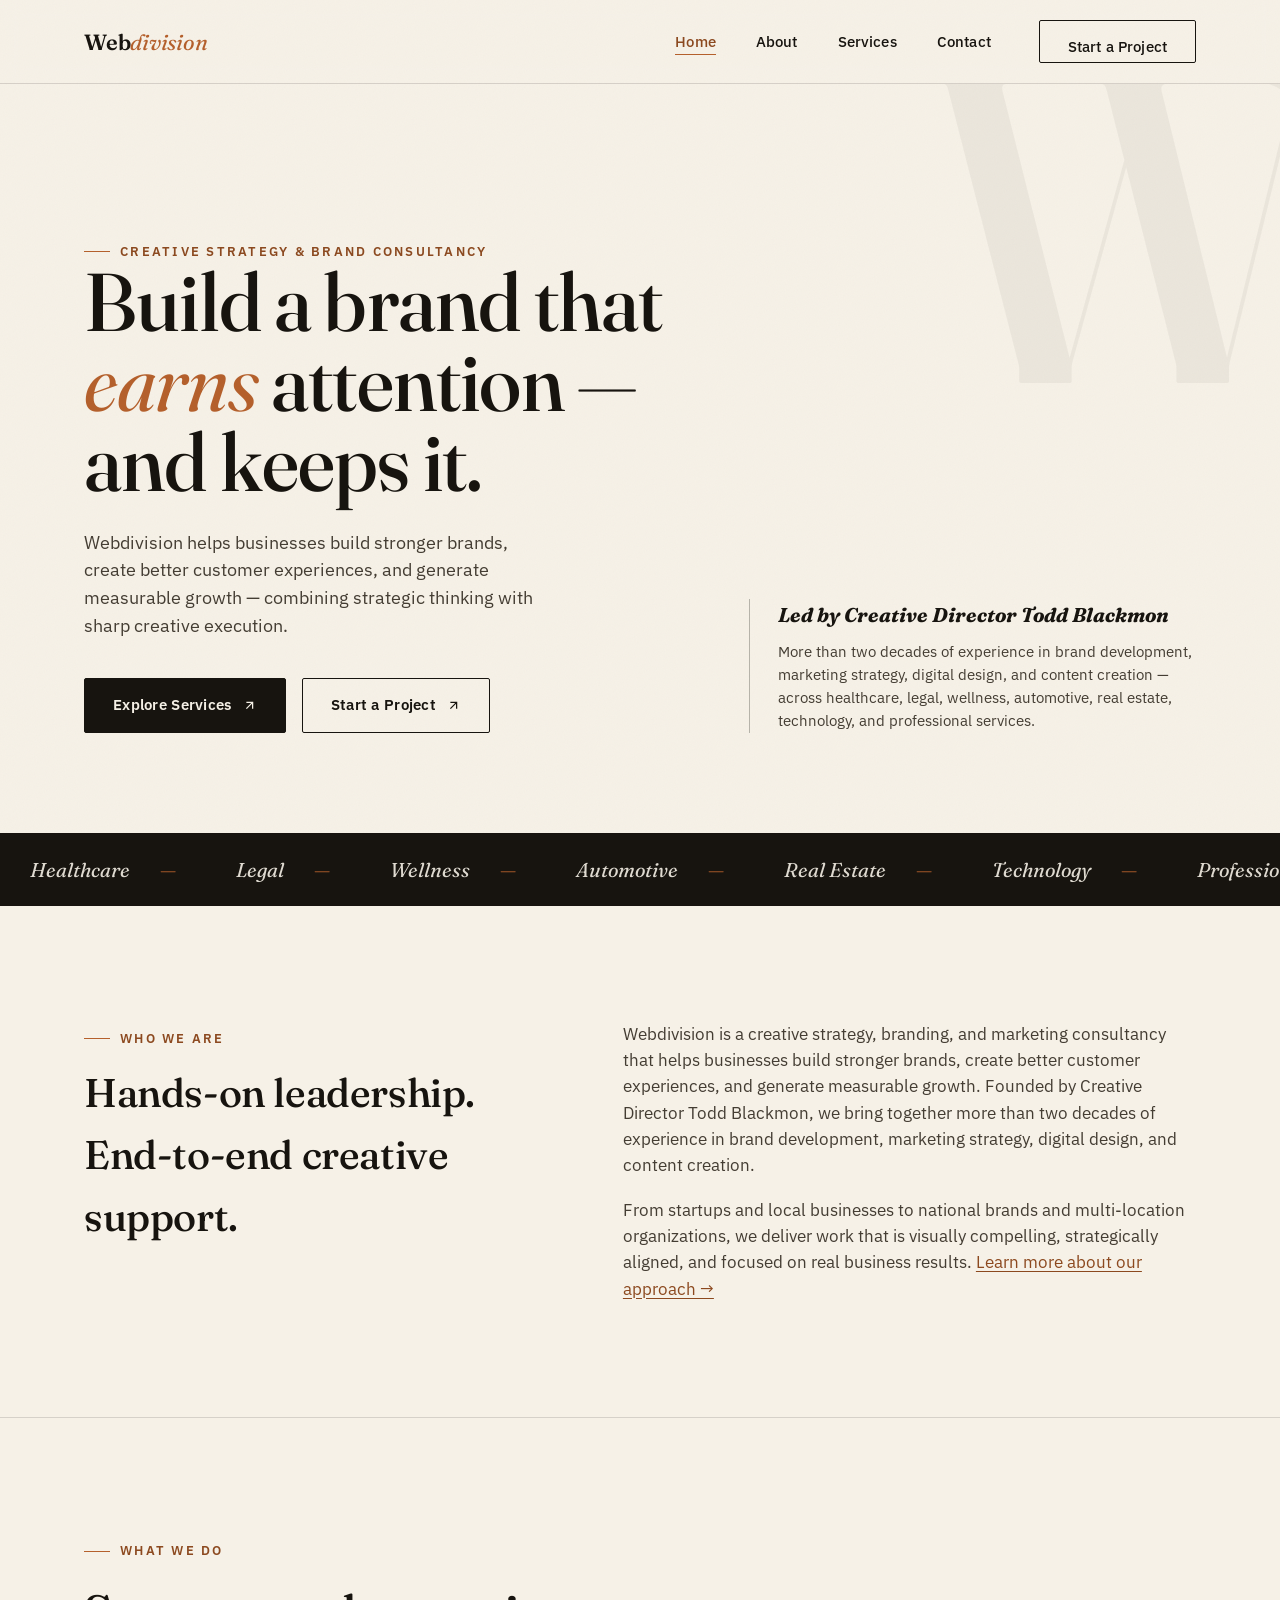
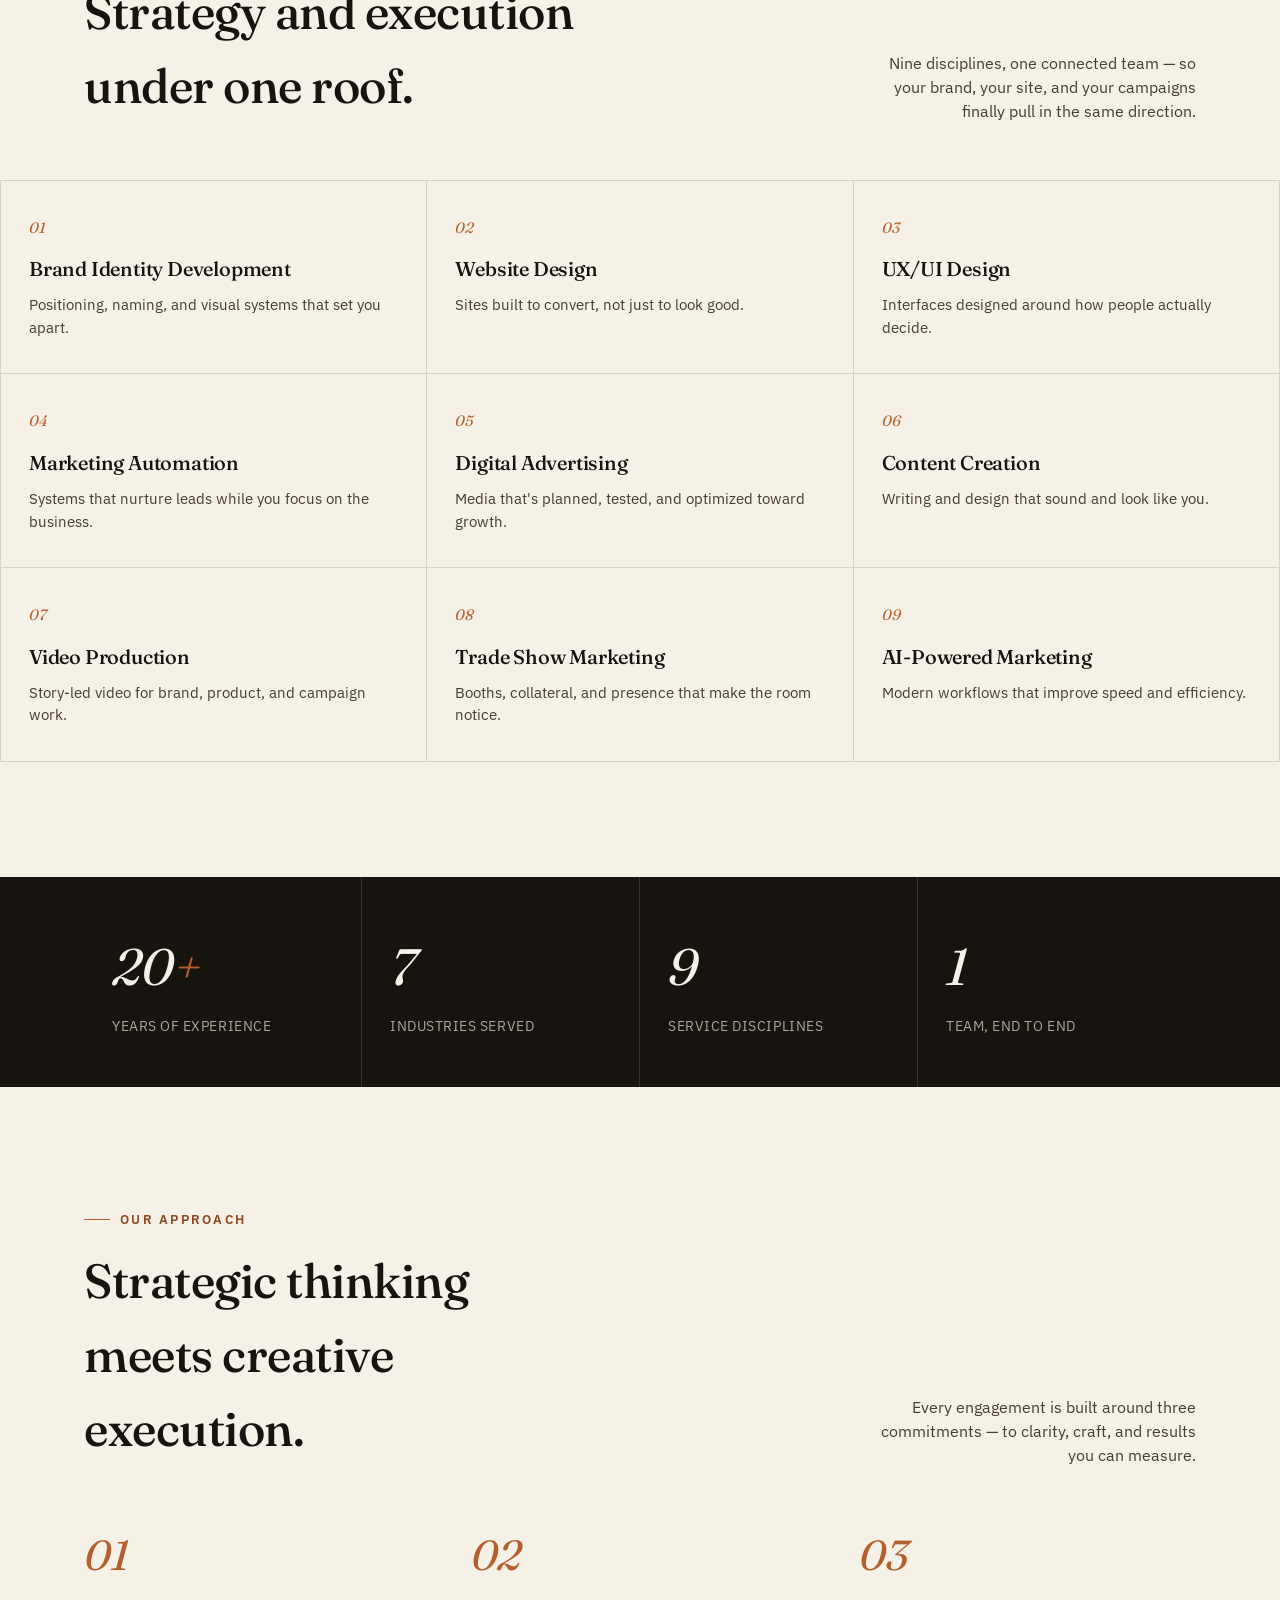
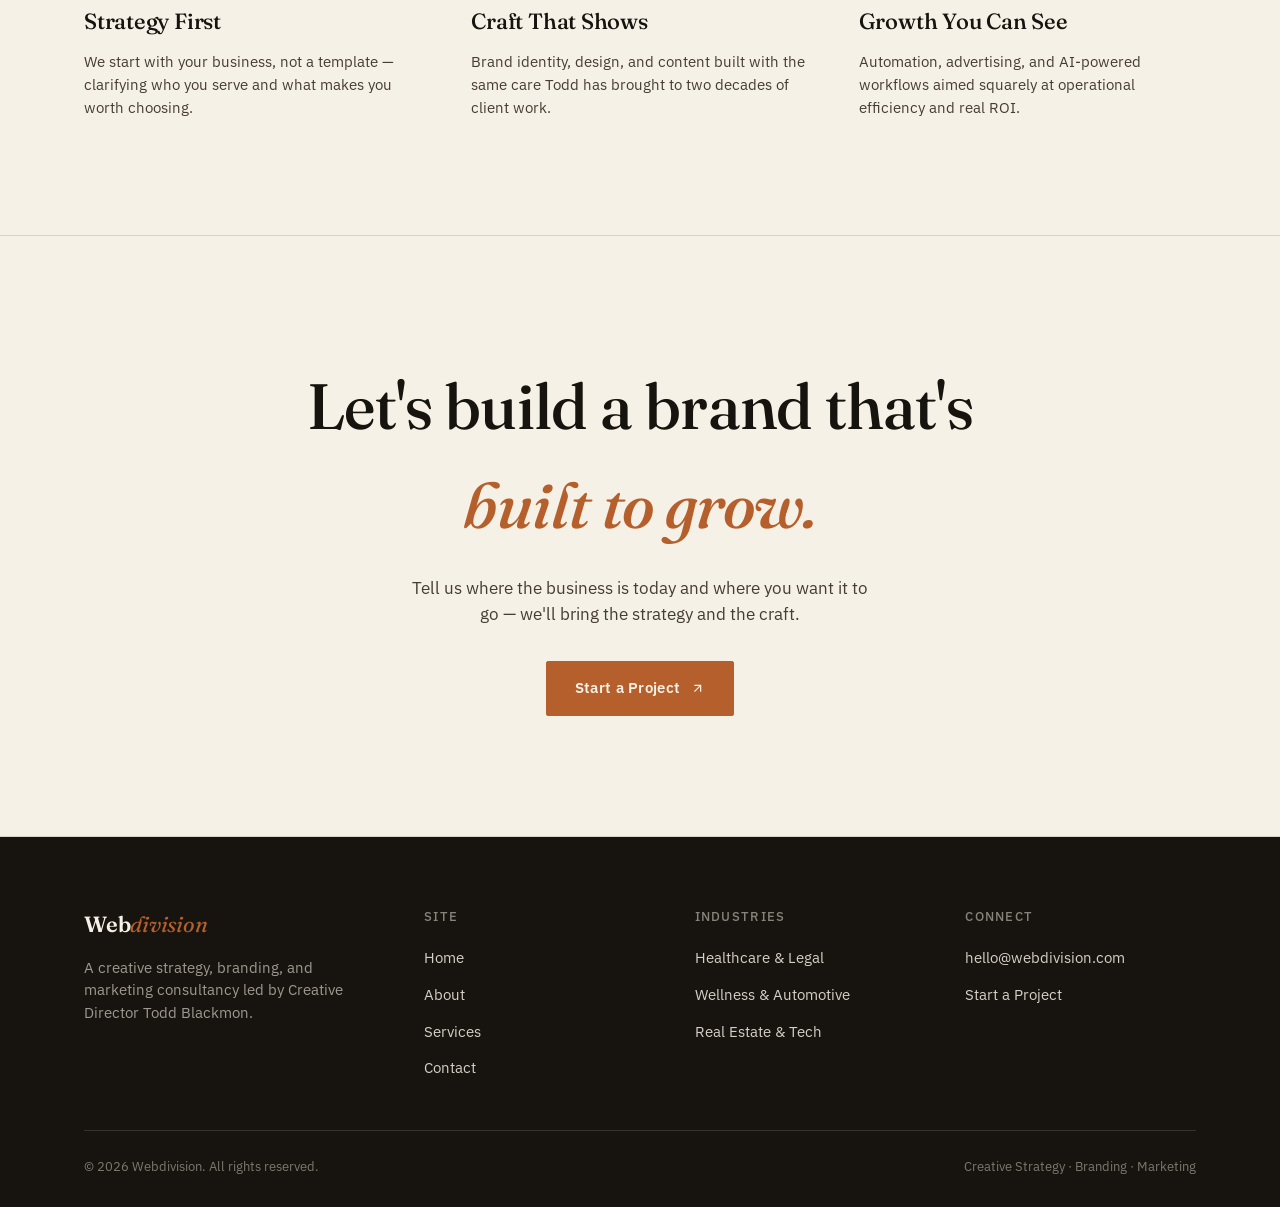
==== index.html @ f0f4d07a "Add files via upload" ====
<!doctype html>
<html lang="en">
<head>
<meta charset="UTF-8" />
<meta name="viewport" content="width=device-width, initial-scale=1" />
<title>Webdivision — Creative Strategy, Branding & Marketing Consultancy</title>
<meta name="description" content="Webdivision is a creative strategy, branding, and marketing consultancy helping businesses build stronger brands, better customer experiences, and measurable growth. Led by Creative Director Todd Blackmon." />
<link rel="preconnect" href="https://fonts.googleapis.com" />
<link rel="preconnect" href="https://fonts.gstatic.com" crossorigin />
<link href="https://fonts.googleapis.com/css2?family=Fraunces:ital,opsz,wght@0,9..144,300;0,9..144,400;0,9..144,500;0,9..144,600;1,9..144,400;1,9..144,500&family=IBM+Plex+Sans:wght@400;500;600;700&display=swap" rel="stylesheet" />
<link rel="stylesheet" href="styles.css" />
</head>
<body>

<header class="site-header">
  <nav class="wrap nav">
    <a href="index.html" class="logo">Web<em>division</em></a>
    <ul class="nav-links">
      <li><a href="index.html" aria-current="page">Home</a></li>
      <li><a href="about.html">About</a></li>
      <li><a href="services.html">Services</a></li>
      <li><a href="contact.html">Contact</a></li>
      <li class="nav-cta"><a href="contact.html" class="btn btn-ghost">Start a Project</a></li>
    </ul>
    <button class="nav-toggle" aria-label="Toggle menu" aria-expanded="false">
      <span></span><span></span><span></span>
    </button>
  </nav>
</header>

<main>

  <!-- Hero -->
  <section class="hero">
    <span class="hero-numeral" aria-hidden="true">W</span>
    <div class="wrap">
      <div class="hero-grid">
        <div>
          <p class="eyebrow">Creative Strategy &amp; Brand Consultancy</p>
          <h1>Build a brand that <em>earns</em> attention&nbsp;— and keeps it.</h1>
          <p class="hero-sub">Webdivision helps businesses build stronger brands, create better customer experiences, and generate measurable growth — combining strategic thinking with sharp creative execution.</p>
          <div class="hero-actions">
            <a href="services.html" class="btn btn-primary">
              Explore Services
              <svg viewBox="0 0 24 24" fill="none" stroke="currentColor" stroke-width="2"><path d="M7 17 17 7M7 7h10v10"/></svg>
            </a>
            <a href="contact.html" class="btn btn-ghost">
              Start a Project
              <svg viewBox="0 0 24 24" fill="none" stroke="currentColor" stroke-width="2"><path d="M7 17 17 7M7 7h10v10"/></svg>
            </a>
          </div>
        </div>
        <div class="hero-side">
          <strong>Led by Creative Director Todd Blackmon</strong>
          <p>More than two decades of experience in brand development, marketing strategy, digital design, and content creation — across healthcare, legal, wellness, automotive, real estate, technology, and professional services.</p>
        </div>
      </div>
    </div>
  </section>

  <!-- Industries marquee -->
  <div class="marquee-band" aria-hidden="true">
    <div class="marquee-track">
      <span>Healthcare</span><span>Legal</span><span>Wellness</span><span>Automotive</span><span>Real Estate</span><span>Technology</span><span>Professional Services</span>
      <span>Healthcare</span><span>Legal</span><span>Wellness</span><span>Automotive</span><span>Real Estate</span><span>Technology</span><span>Professional Services</span>
    </div>
  </div>

  <!-- Intro -->
  <section class="section-pad">
    <div class="wrap intro-grid">
      <div data-reveal>
        <p class="eyebrow">Who We Are</p>
        <h2 style="margin-top:14px;">Hands-on leadership. End-to-end creative support.</h2>
      </div>
      <div data-reveal>
        <p class="body-copy">Webdivision is a creative strategy, branding, and marketing consultancy that helps businesses build stronger brands, create better customer experiences, and generate measurable growth. Founded by Creative Director Todd Blackmon, we bring together more than two decades of experience in brand development, marketing strategy, digital design, and content creation.</p>
        <p class="body-copy">From startups and local businesses to national brands and multi-location organizations, we deliver work that is visually compelling, strategically aligned, and focused on real business results. <a href="about.html" style="text-decoration:underline; text-underline-offset:3px; color:var(--accent-dark);">Learn more about our approach →</a></p>
      </div>
    </div>
  </section>

  <hr class="divider" />

  <!-- Services preview -->
  <section class="section-pad">
    <div class="wrap">
      <div class="section-head" data-reveal>
        <div>
          <p class="eyebrow">What We Do</p>
          <h2>Strategy and execution under one roof.</h2>
        </div>
        <p class="lead">Nine disciplines, one connected team — so your brand, your site, and your campaigns finally pull in the same direction.</p>
      </div>
    </div>
    <div class="services-grid" data-reveal>
      <div class="service-card"><span class="num">01</span><h3>Brand Identity Development</h3><p>Positioning, naming, and visual systems that set you apart.</p></div>
      <div class="service-card"><span class="num">02</span><h3>Website Design</h3><p>Sites built to convert, not just to look good.</p></div>
      <div class="service-card"><span class="num">03</span><h3>UX/UI Design</h3><p>Interfaces designed around how people actually decide.</p></div>
      <div class="service-card"><span class="num">04</span><h3>Marketing Automation</h3><p>Systems that nurture leads while you focus on the business.</p></div>
      <div class="service-card"><span class="num">05</span><h3>Digital Advertising</h3><p>Media that's planned, tested, and optimized toward growth.</p></div>
      <div class="service-card"><span class="num">06</span><h3>Content Creation</h3><p>Writing and design that sound and look like you.</p></div>
      <div class="service-card"><span class="num">07</span><h3>Video Production</h3><p>Story-led video for brand, product, and campaign work.</p></div>
      <div class="service-card"><span class="num">08</span><h3>Trade Show Marketing</h3><p>Booths, collateral, and presence that make the room notice.</p></div>
      <div class="service-card"><span class="num">09</span><h3>AI-Powered Marketing</h3><p>Modern workflows that improve speed and efficiency.</p></div>
    </div>
  </section>

  <!-- Stats -->
  <section class="stats-band">
    <div class="wrap">
      <div class="stats-grid">
        <div class="stat" data-reveal><div class="num">20<em>+</em></div><p>Years of Experience</p></div>
        <div class="stat" data-reveal><div class="num">7</div><p>Industries Served</p></div>
        <div class="stat" data-reveal><div class="num">9</div><p>Service Disciplines</p></div>
        <div class="stat" data-reveal><div class="num">1</div><p>Team, End to End</p></div>
      </div>
    </div>
  </section>

  <!-- Approach -->
  <section class="section-pad">
    <div class="wrap">
      <div class="section-head" data-reveal>
        <div>
          <p class="eyebrow">Our Approach</p>
          <h2>Strategic thinking meets creative execution.</h2>
        </div>
        <p class="lead">Every engagement is built around three commitments — to clarity, craft, and results you can measure.</p>
      </div>
      <div class="pillars">
        <div class="pillar" data-reveal>
          <p class="index">01</p>
          <h3>Strategy First</h3>
          <p>We start with your business, not a template — clarifying who you serve and what makes you worth choosing.</p>
        </div>
        <div class="pillar" data-reveal>
          <p class="index">02</p>
          <h3>Craft That Shows</h3>
          <p>Brand identity, design, and content built with the same care Todd has brought to two decades of client work.</p>
        </div>
        <div class="pillar" data-reveal>
          <p class="index">03</p>
          <h3>Growth You Can See</h3>
          <p>Automation, advertising, and AI-powered workflows aimed squarely at operational efficiency and real ROI.</p>
        </div>
      </div>
    </div>
  </section>

  <!-- CTA -->
  <section class="cta-band">
    <div class="wrap" data-reveal>
      <h2>Let's build a brand that's <em>built to grow.</em></h2>
      <p>Tell us where the business is today and where you want it to go — we'll bring the strategy and the craft.</p>
      <a href="contact.html" class="btn btn-accent">
        Start a Project
        <svg viewBox="0 0 24 24" fill="none" stroke="currentColor" stroke-width="2"><path d="M7 17 17 7M7 7h10v10"/></svg>
      </a>
    </div>
  </section>

</main>

<footer class="site-footer">
  <div class="wrap">
    <div class="footer-grid">
      <div>
        <a href="index.html" class="logo">Web<em>division</em></a>
        <p>A creative strategy, branding, and marketing consultancy led by Creative Director Todd Blackmon.</p>
      </div>
      <div class="footer-col">
        <h4>Site</h4>
        <ul>
          <li><a href="index.html">Home</a></li>
          <li><a href="about.html">About</a></li>
          <li><a href="services.html">Services</a></li>
          <li><a href="contact.html">Contact</a></li>
        </ul>
      </div>
      <div class="footer-col">
        <h4>Industries</h4>
        <ul>
          <li><a href="about.html">Healthcare &amp; Legal</a></li>
          <li><a href="about.html">Wellness &amp; Automotive</a></li>
          <li><a href="about.html">Real Estate &amp; Tech</a></li>
        </ul>
      </div>
      <div class="footer-col">
        <h4>Connect</h4>
        <ul>
          <li><a href="mailto:hello@webdivision.com">hello@webdivision.com</a></li>
          <li><a href="contact.html">Start a Project</a></li>
        </ul>
      </div>
    </div>
    <div class="footer-bottom">
      <span>© <span data-year>2026</span> Webdivision. All rights reserved.</span>
      <span>Creative Strategy · Branding · Marketing</span>
    </div>
  </div>
</footer>

<script src="script.js"></script>
</body>
</html>
---- styles.css ----
/* ==========================================================================
   Webdivision — Stylesheet
   Editorial / consultancy aesthetic: warm ivory paper, near-black ink,
   a single confident terracotta accent, Fraunces + IBM Plex Sans.
   ========================================================================== */

:root {
  --ink: #17140f;
  --ink-soft: #443d33;
  --paper: #f6f1e7;
  --paper-dim: #eee6d6;
  --accent: #b5602c;
  --accent-dark: #8c491f;
  --line: rgba(23, 20, 15, 0.14);
  --line-strong: rgba(23, 20, 15, 0.28);

  --serif: "Fraunces", "Iowan Old Style", serif;
  --sans: "IBM Plex Sans", -apple-system, sans-serif;

  --wrap: 1240px;
  --pad: clamp(24px, 5vw, 64px);
  --radius: 2px;
}

* { box-sizing: border-box; }
html { scroll-behavior: smooth; }

body {
  margin: 0;
  background: var(--paper);
  color: var(--ink);
  font-family: var(--sans);
  font-size: 16px;
  line-height: 1.55;
  -webkit-font-smoothing: antialiased;
  overflow-x: hidden;
}

/* subtle paper grain */
body::before {
  content: "";
  position: fixed;
  inset: 0;
  pointer-events: none;
  z-index: 9999;
  opacity: 0.035;
  mix-blend-mode: multiply;
  background-image: url("data:image/svg+xml;utf8,<svg xmlns='http://www.w3.org/2000/svg' width='120' height='120'><filter id='n'><feTurbulence type='fractalNoise' baseFrequency='0.9' numOctaves='2' stitchTiles='stitch'/></filter><rect width='100%25' height='100%25' filter='url(%23n)'/></svg>");
}

a { color: inherit; text-decoration: none; }
img { max-width: 100%; display: block; }

h1, h2, h3, h4 {
  font-family: var(--serif);
  font-weight: 500;
  letter-spacing: -0.01em;
  margin: 0;
  color: var(--ink);
}

p { margin: 0; }

.wrap {
  max-width: var(--wrap);
  margin: 0 auto;
  padding-left: var(--pad);
  padding-right: var(--pad);
}

.eyebrow {
  font-family: var(--sans);
  font-size: 12.5px;
  font-weight: 600;
  letter-spacing: 0.18em;
  text-transform: uppercase;
  color: var(--accent-dark);
  display: inline-flex;
  align-items: center;
  gap: 10px;
}
.eyebrow::before {
  content: "";
  width: 26px;
  height: 1px;
  background: var(--accent);
  display: inline-block;
}

/* ---------- Buttons ---------- */
.btn {
  display: inline-flex;
  align-items: center;
  gap: 10px;
  font-family: var(--sans);
  font-weight: 600;
  font-size: 14.5px;
  letter-spacing: 0.02em;
  padding: 15px 28px;
  border-radius: var(--radius);
  border: 1px solid var(--ink);
  transition: background 0.25s ease, color 0.25s ease, transform 0.25s ease;
  cursor: pointer;
  background: transparent;
}
.btn-primary {
  background: var(--ink);
  color: var(--paper);
}
.btn-primary:hover { background: var(--accent-dark); border-color: var(--accent-dark); transform: translateY(-2px); }
.btn-ghost:hover { background: var(--ink); color: var(--paper); transform: translateY(-2px); }
.btn-accent {
  background: var(--accent);
  color: var(--paper);
  border-color: var(--accent);
}
.btn-accent:hover { background: var(--accent-dark); border-color: var(--accent-dark); transform: translateY(-2px); }
.btn svg { width: 15px; height: 15px; transition: transform 0.25s ease; }
.btn:hover svg { transform: translate(3px, -3px); }

/* ==========================================================================
   Header / Nav
   ========================================================================== */
.site-header {
  position: sticky;
  top: 0;
  z-index: 500;
  background: rgba(246, 241, 231, 0.88);
  backdrop-filter: blur(10px);
  border-bottom: 1px solid var(--line);
}
.nav {
  display: flex;
  align-items: center;
  justify-content: space-between;
  padding-top: 20px;
  padding-bottom: 20px;
}
.logo {
  font-family: var(--serif);
  font-size: 22px;
  font-weight: 600;
  letter-spacing: -0.01em;
}
.logo em {
  font-style: italic;
  color: var(--accent);
  font-weight: 400;
}
.nav-links {
  display: flex;
  align-items: center;
  gap: 40px;
  list-style: none;
  margin: 0;
  padding: 0;
}
.nav-links a {
  font-size: 14.5px;
  font-weight: 500;
  letter-spacing: 0.01em;
  position: relative;
  padding-bottom: 4px;
}
.nav-links a::after {
  content: "";
  position: absolute;
  left: 0; bottom: 0;
  width: 0%;
  height: 1px;
  background: var(--accent);
  transition: width 0.25s ease;
}
.nav-links a:hover::after,
.nav-links a[aria-current="page"]::after {
  width: 100%;
}
.nav-links a[aria-current="page"] { color: var(--accent-dark); }
.nav-cta { margin-left: 8px; }

.nav-toggle {
  display: none;
  background: none;
  border: none;
  cursor: pointer;
  flex-direction: column;
  gap: 5px;
  padding: 8px;
}
.nav-toggle span {
  width: 24px;
  height: 2px;
  background: var(--ink);
  display: block;
  transition: transform 0.25s ease, opacity 0.25s ease;
}

@media (max-width: 860px) {
  .nav-toggle { display: flex; }
  .nav-links {
    position: fixed;
    top: 0; right: 0;
    height: 100vh;
    width: min(78vw, 340px);
    background: var(--ink);
    color: var(--paper);
    flex-direction: column;
    align-items: flex-start;
    justify-content: center;
    gap: 30px;
    padding: 40px var(--pad);
    transform: translateX(100%);
    transition: transform 0.4s cubic-bezier(.7,0,.2,1);
  }
  .nav-links.open { transform: translateX(0); }
  .nav-links a { font-size: 22px; font-family: var(--serif); color: var(--paper); }
  .nav-links a[aria-current="page"] { color: var(--accent); }
  body.menu-open { overflow: hidden; }
}

/* ==========================================================================
   Hero
   ========================================================================== */
.hero {
  position: relative;
  padding: clamp(70px, 12vw, 150px) 0 clamp(60px, 8vw, 100px);
  overflow: hidden;
}
.hero-grid {
  display: grid;
  grid-template-columns: 1.4fr 1fr;
  gap: 40px;
  align-items: end;
}
.hero h1 {
  font-size: clamp(42px, 6.4vw, 92px);
  line-height: 0.98;
  max-width: 15ch;
}
.hero h1 em {
  font-style: italic;
  color: var(--accent);
  font-weight: 400;
}
.hero-sub {
  max-width: 42ch;
  font-size: 18px;
  color: var(--ink-soft);
  margin-top: 26px;
}
.hero-actions {
  display: flex;
  gap: 16px;
  margin-top: 38px;
  flex-wrap: wrap;
}
.hero-side {
  border-left: 1px solid var(--line-strong);
  padding-left: 28px;
  align-self: end;
}
.hero-side p {
  font-size: 15px;
  color: var(--ink-soft);
}
.hero-side strong {
  display: block;
  font-family: var(--serif);
  font-size: 20px;
  font-style: italic;
  color: var(--ink);
  margin-bottom: 10px;
}
.hero-numeral {
  position: absolute;
  top: -6vw;
  right: -3vw;
  font-family: var(--serif);
  font-size: 34vw;
  font-weight: 500;
  color: var(--ink);
  opacity: 0.045;
  line-height: 1;
  z-index: -1;
  user-select: none;
}

@media (max-width: 860px) {
  .hero-grid { grid-template-columns: 1fr; }
  .hero-side { border-left: none; border-top: 1px solid var(--line-strong); padding-left: 0; padding-top: 24px; }
}

/* ==========================================================================
   Marquee / industries ticker
   ========================================================================== */
.marquee-band {
  border-top: 1px solid var(--line);
  border-bottom: 1px solid var(--line);
  background: var(--ink);
  color: var(--paper);
  padding: 20px 0;
  overflow: hidden;
  white-space: nowrap;
}
.marquee-track {
  display: inline-flex;
  animation: scroll-left 32s linear infinite;
}
.marquee-track span {
  font-family: var(--serif);
  font-style: italic;
  font-size: 20px;
  padding: 0 30px;
  color: var(--paper);
  opacity: 0.9;
}
.marquee-track span::after {
  content: "—";
  margin-left: 30px;
  color: var(--accent);
  font-style: normal;
}
@keyframes scroll-left {
  from { transform: translateX(0); }
  to { transform: translateX(-50%); }
}

/* ==========================================================================
   Section scaffolding
   ========================================================================== */
section { position: relative; }
.section-pad { padding: clamp(70px, 9vw, 120px) 0; }
.section-head {
  display: grid;
  grid-template-columns: 1fr auto;
  align-items: end;
  gap: 30px;
  margin-bottom: 56px;
}
.section-head h2 {
  font-size: clamp(30px, 4vw, 48px);
  margin-top: 14px;
  max-width: 16ch;
}
.section-head .lead {
  max-width: 34ch;
  color: var(--ink-soft);
  font-size: 15.5px;
  text-align: right;
}
@media (max-width: 760px) {
  .section-head { grid-template-columns: 1fr; }
  .section-head .lead { text-align: left; }
}

.divider { border: none; border-top: 1px solid var(--line); margin: 0; }

/* ---------- Intro / two column ---------- */
.intro-grid {
  display: grid;
  grid-template-columns: 0.9fr 1.1fr;
  gap: 70px;
}
.intro-grid h2 {
  font-size: clamp(28px, 3.4vw, 40px);
}
.intro-grid .body-copy {
  color: var(--ink-soft);
  font-size: 17px;
}
.intro-grid .body-copy + .body-copy { margin-top: 18px; }
@media (max-width: 860px) {
  .intro-grid { grid-template-columns: 1fr; gap: 30px; }
}

/* ---------- Services grid ---------- */
.services-grid {
  display: grid;
  grid-template-columns: repeat(3, 1fr);
  border-top: 1px solid var(--line);
  border-left: 1px solid var(--line);
}
.service-card {
  border-right: 1px solid var(--line);
  border-bottom: 1px solid var(--line);
  padding: 34px 28px;
  transition: background 0.3s ease;
}
.service-card:hover { background: var(--paper-dim); }
.service-card .num {
  font-family: var(--serif);
  font-style: italic;
  color: var(--accent);
  font-size: 15px;
}
.service-card h3 {
  font-size: 20px;
  margin-top: 14px;
  margin-bottom: 10px;
}
.service-card p {
  font-size: 14.5px;
  color: var(--ink-soft);
}
@media (max-width: 860px) {
  .services-grid { grid-template-columns: repeat(2, 1fr); }
}
@media (max-width: 560px) {
  .services-grid { grid-template-columns: 1fr; }
}

/* ---------- Stats band ---------- */
.stats-band {
  background: var(--ink);
  color: var(--paper);
}
.stats-grid {
  display: grid;
  grid-template-columns: repeat(4, 1fr);
}
.stat {
  padding: 50px 28px;
  border-right: 1px solid rgba(246,241,231,0.14);
}
.stat:last-child { border-right: none; }
.stat .num {
  font-family: var(--serif);
  font-size: clamp(34px, 4vw, 52px);
  font-style: italic;
  color: var(--paper);
}
.stat .num em { color: var(--accent); font-style: italic; }
.stat p {
  margin-top: 10px;
  font-size: 13.5px;
  letter-spacing: 0.04em;
  text-transform: uppercase;
  color: rgba(246,241,231,0.66);
}
@media (max-width: 860px) {
  .stats-grid { grid-template-columns: repeat(2, 1fr); }
  .stat:nth-child(2) { border-right: none; }
}

/* ---------- Approach pillars ---------- */
.pillars {
  display: grid;
  grid-template-columns: repeat(3, 1fr);
  gap: 50px;
}
.pillar .index {
  font-family: var(--serif);
  font-style: italic;
  font-size: 42px;
  color: var(--accent);
}
.pillar h3 {
  font-size: 22px;
  margin-top: 16px;
  margin-bottom: 12px;
}
.pillar p { color: var(--ink-soft); font-size: 15px; }
@media (max-width: 860px) {
  .pillars { grid-template-columns: 1fr; gap: 40px; }
}

/* ---------- CTA band ---------- */
.cta-band {
  padding: clamp(70px, 10vw, 120px) 0;
  text-align: center;
  border-top: 1px solid var(--line);
  border-bottom: 1px solid var(--line);
}
.cta-band h2 {
  font-size: clamp(32px, 5.4vw, 64px);
  max-width: 18ch;
  margin: 0 auto;
}
.cta-band h2 em { color: var(--accent); font-style: italic; }
.cta-band p {
  margin: 22px auto 34px;
  max-width: 46ch;
  color: var(--ink-soft);
  font-size: 16.5px;
}

/* ==========================================================================
   Footer
   ========================================================================== */
.site-footer {
  background: var(--ink);
  color: var(--paper);
  padding: 70px 0 30px;
}
.footer-grid {
  display: grid;
  grid-template-columns: 1.3fr 1fr 1fr 1fr;
  gap: 40px;
  padding-bottom: 50px;
  border-bottom: 1px solid rgba(246,241,231,0.14);
}
.footer-grid .logo { color: var(--paper); }
.footer-grid p { color: rgba(246,241,231,0.6); font-size: 14.5px; margin-top: 16px; max-width: 30ch; }
.footer-col h4 {
  font-family: var(--sans);
  font-size: 13px;
  letter-spacing: 0.1em;
  text-transform: uppercase;
  color: rgba(246,241,231,0.5);
  margin-bottom: 18px;
}
.footer-col ul { list-style: none; margin: 0; padding: 0; display: flex; flex-direction: column; gap: 12px; }
.footer-col a { font-size: 14.5px; color: rgba(246,241,231,0.85); }
.footer-col a:hover { color: var(--accent); }
.footer-bottom {
  display: flex;
  justify-content: space-between;
  padding-top: 26px;
  font-size: 13px;
  color: rgba(246,241,231,0.45);
  flex-wrap: wrap;
  gap: 10px;
}
@media (max-width: 760px) {
  .footer-grid { grid-template-columns: 1fr 1fr; }
}

/* ==========================================================================
   Reveal-on-scroll
   ========================================================================== */
[data-reveal] {
  opacity: 0;
  transform: translateY(22px);
  transition: opacity 0.7s ease, transform 0.7s ease;
}
[data-reveal].is-visible {
  opacity: 1;
  transform: translateY(0);
}

/* ==========================================================================
   Page header (About / Services / Contact)
   ========================================================================== */
.page-header {
  padding: clamp(60px, 10vw, 120px) 0 clamp(50px, 6vw, 80px);
  border-bottom: 1px solid var(--line);
}
.page-header h1 {
  font-size: clamp(38px, 6vw, 76px);
  max-width: 18ch;
  margin-top: 16px;
}
.page-header h1 em { color: var(--accent); font-style: italic; }
.page-header .lead {
  margin-top: 24px;
  max-width: 52ch;
  font-size: 17.5px;
  color: var(--ink-soft);
}

/* ---------- Founder block (About) ---------- */
.founder-grid {
  display: grid;
  grid-template-columns: 0.85fr 1.15fr;
  gap: 60px;
  align-items: center;
}
.founder-portrait {
  aspect-ratio: 4/5;
  background:
    radial-gradient(circle at 30% 20%, rgba(181,96,44,0.5), transparent 60%),
    linear-gradient(160deg, #221d15 0%, #17140f 60%);
  border: 1px solid var(--line-strong);
  display: flex;
  align-items: flex-end;
  padding: 24px;
  position: relative;
  overflow: hidden;
}
.founder-portrait::before {
  content: "TB";
  position: absolute;
  top: 20px; left: 24px;
  font-family: var(--serif);
  font-style: italic;
  font-size: 15px;
  color: rgba(246,241,231,0.5);
}
.founder-portrait span {
  font-family: var(--serif);
  font-style: italic;
  color: var(--paper);
  font-size: 15px;
}
.founder-copy .quote {
  font-family: var(--serif);
  font-size: clamp(22px, 2.6vw, 30px);
  font-style: italic;
  line-height: 1.35;
  color: var(--ink);
}
.founder-copy .quote::before { content: open-quote; color: var(--accent); }
.founder-copy .quote::after { content: close-quote; color: var(--accent); }
.founder-copy .attribution {
  margin-top: 20px;
  font-size: 14px;
  color: var(--ink-soft);
  letter-spacing: 0.02em;
}
.founder-copy .attribution strong { color: var(--ink); font-weight: 600; }
.founder-bio { margin-top: 30px; color: var(--ink-soft); font-size: 16px; }
.founder-bio + .founder-bio { margin-top: 16px; }
@media (max-width: 860px) {
  .founder-grid { grid-template-columns: 1fr; }
}

/* ---------- Timeline (About) ---------- */
.timeline {
  display: grid;
  gap: 0;
  border-top: 1px solid var(--line);
}
.timeline-row {
  display: grid;
  grid-template-columns: 140px 1fr;
  gap: 30px;
  padding: 30px 0;
  border-bottom: 1px solid var(--line);
}
.timeline-row .yr {
  font-family: var(--serif);
  font-style: italic;
  color: var(--accent);
  font-size: 18px;
}
.timeline-row h3 { font-size: 19px; margin-bottom: 8px; }
.timeline-row p { color: var(--ink-soft); font-size: 15px; max-width: 60ch; }
@media (max-width: 600px) {
  .timeline-row { grid-template-columns: 1fr; gap: 8px; }
}

/* ---------- Industries list (About) ---------- */
.industries-list {
  display: grid;
  grid-template-columns: repeat(2, 1fr);
  gap: 0;
  border-top: 1px solid var(--line);
  border-left: 1px solid var(--line);
}
.industry-item {
  border-right: 1px solid var(--line);
  border-bottom: 1px solid var(--line);
  padding: 26px 28px;
}
.industry-item h3 { font-size: 17px; margin-bottom: 8px; display:flex; align-items:center; gap:10px;}
.industry-item h3::before {
  content: "";
  width: 7px; height: 7px;
  border-radius: 50%;
  background: var(--accent);
  display: inline-block;
}
.industry-item p { font-size: 14px; color: var(--ink-soft); }
@media (max-width: 700px) {
  .industries-list { grid-template-columns: 1fr; }
}

/* ---------- Client types (About) ---------- */
.client-types {
  display: flex;
  flex-wrap: wrap;
  gap: 14px;
}
.client-chip {
  border: 1px solid var(--line-strong);
  padding: 12px 22px;
  font-size: 14.5px;
  font-weight: 500;
  border-radius: 999px;
}

/* ---------- Services detail (Services page) ---------- */
.service-detail {
  display: grid;
  grid-template-columns: 100px 1fr 1fr;
  gap: 30px;
  padding: 44px 0;
  border-bottom: 1px solid var(--line);
  align-items: start;
}
.service-detail:first-of-type { border-top: 1px solid var(--line); }
.service-detail .num {
  font-family: var(--serif);
  font-style: italic;
  color: var(--accent);
  font-size: 22px;
}
.service-detail h3 { font-size: 24px; max-width: 16ch; }
.service-detail p { color: var(--ink-soft); font-size: 15.5px; }
.service-detail .tags {
  margin-top: 14px;
  display: flex;
  flex-wrap: wrap;
  gap: 8px;
}
.service-detail .tags span {
  font-size: 12px;
  text-transform: uppercase;
  letter-spacing: 0.05em;
  color: var(--ink-soft);
  border: 1px solid var(--line-strong);
  padding: 5px 10px;
  border-radius: 999px;
}
@media (max-width: 860px) {
  .service-detail { grid-template-columns: 1fr; gap: 12px; }
}

/* ---------- Contact page ---------- */
.contact-grid {
  display: grid;
  grid-template-columns: 1fr 0.8fr;
  gap: 70px;
}
.field { margin-bottom: 22px; }
.field label {
  display: block;
  font-size: 13px;
  letter-spacing: 0.06em;
  text-transform: uppercase;
  color: var(--ink-soft);
  margin-bottom: 8px;
}
.field input,
.field select,
.field textarea {
  width: 100%;
  background: transparent;
  border: none;
  border-bottom: 1px solid var(--line-strong);
  padding: 12px 4px;
  font-family: var(--sans);
  font-size: 16px;
  color: var(--ink);
  transition: border-color 0.2s ease;
}
.field input:focus,
.field select:focus,
.field textarea:focus {
  outline: none;
  border-color: var(--accent);
}
.field textarea { resize: vertical; min-height: 110px; }
.form-note { font-size: 13px; color: var(--ink-soft); margin-top: 18px; }

.contact-info { border-left: 1px solid var(--line); padding-left: 50px; }
.contact-info h4 {
  font-family: var(--sans);
  font-size: 13px;
  letter-spacing: 0.08em;
  text-transform: uppercase;
  color: var(--ink-soft);
  margin-bottom: 10px;
}
.contact-info .val {
  font-family: var(--serif);
  font-size: 22px;
  font-style: italic;
  margin-bottom: 34px;
}
@media (max-width: 860px) {
  .contact-grid { grid-template-columns: 1fr; }
  .contact-info { border-left: none; border-top: 1px solid var(--line); padding-left: 0; padding-top: 34px; }
}
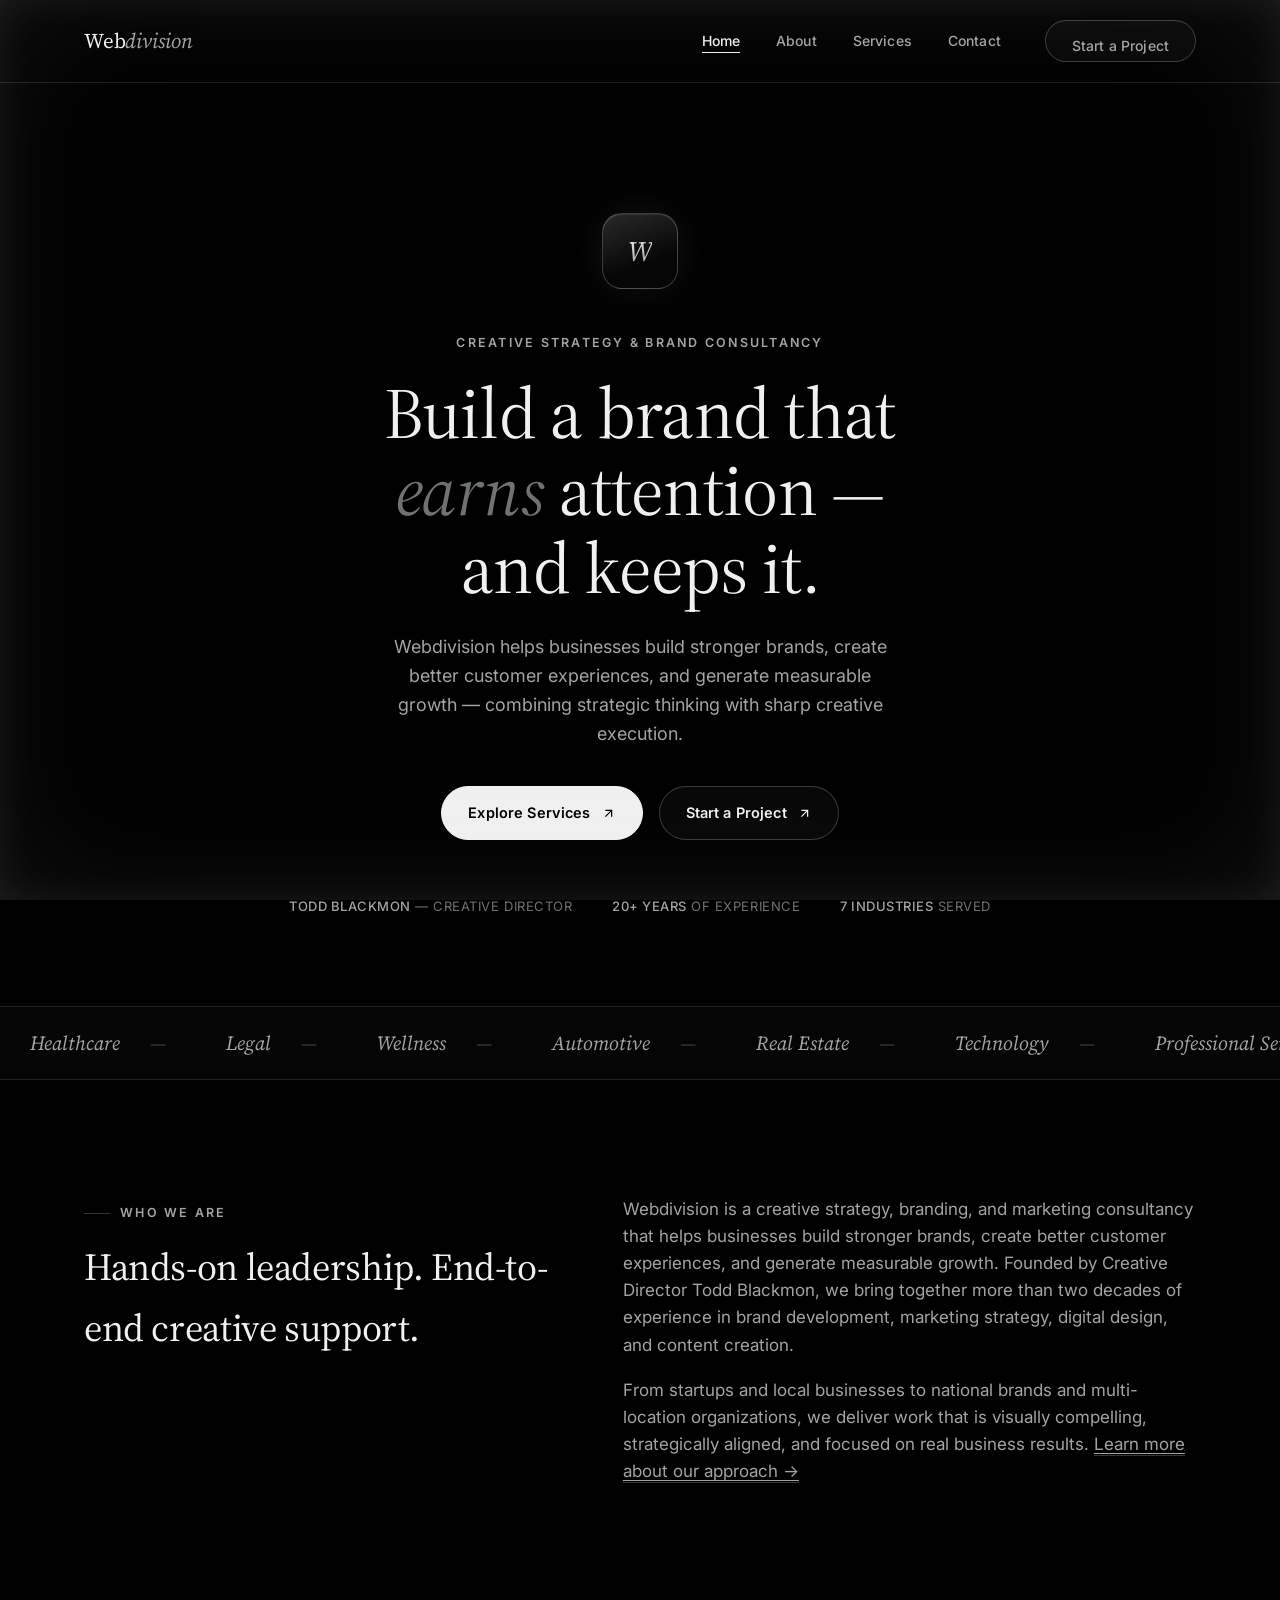
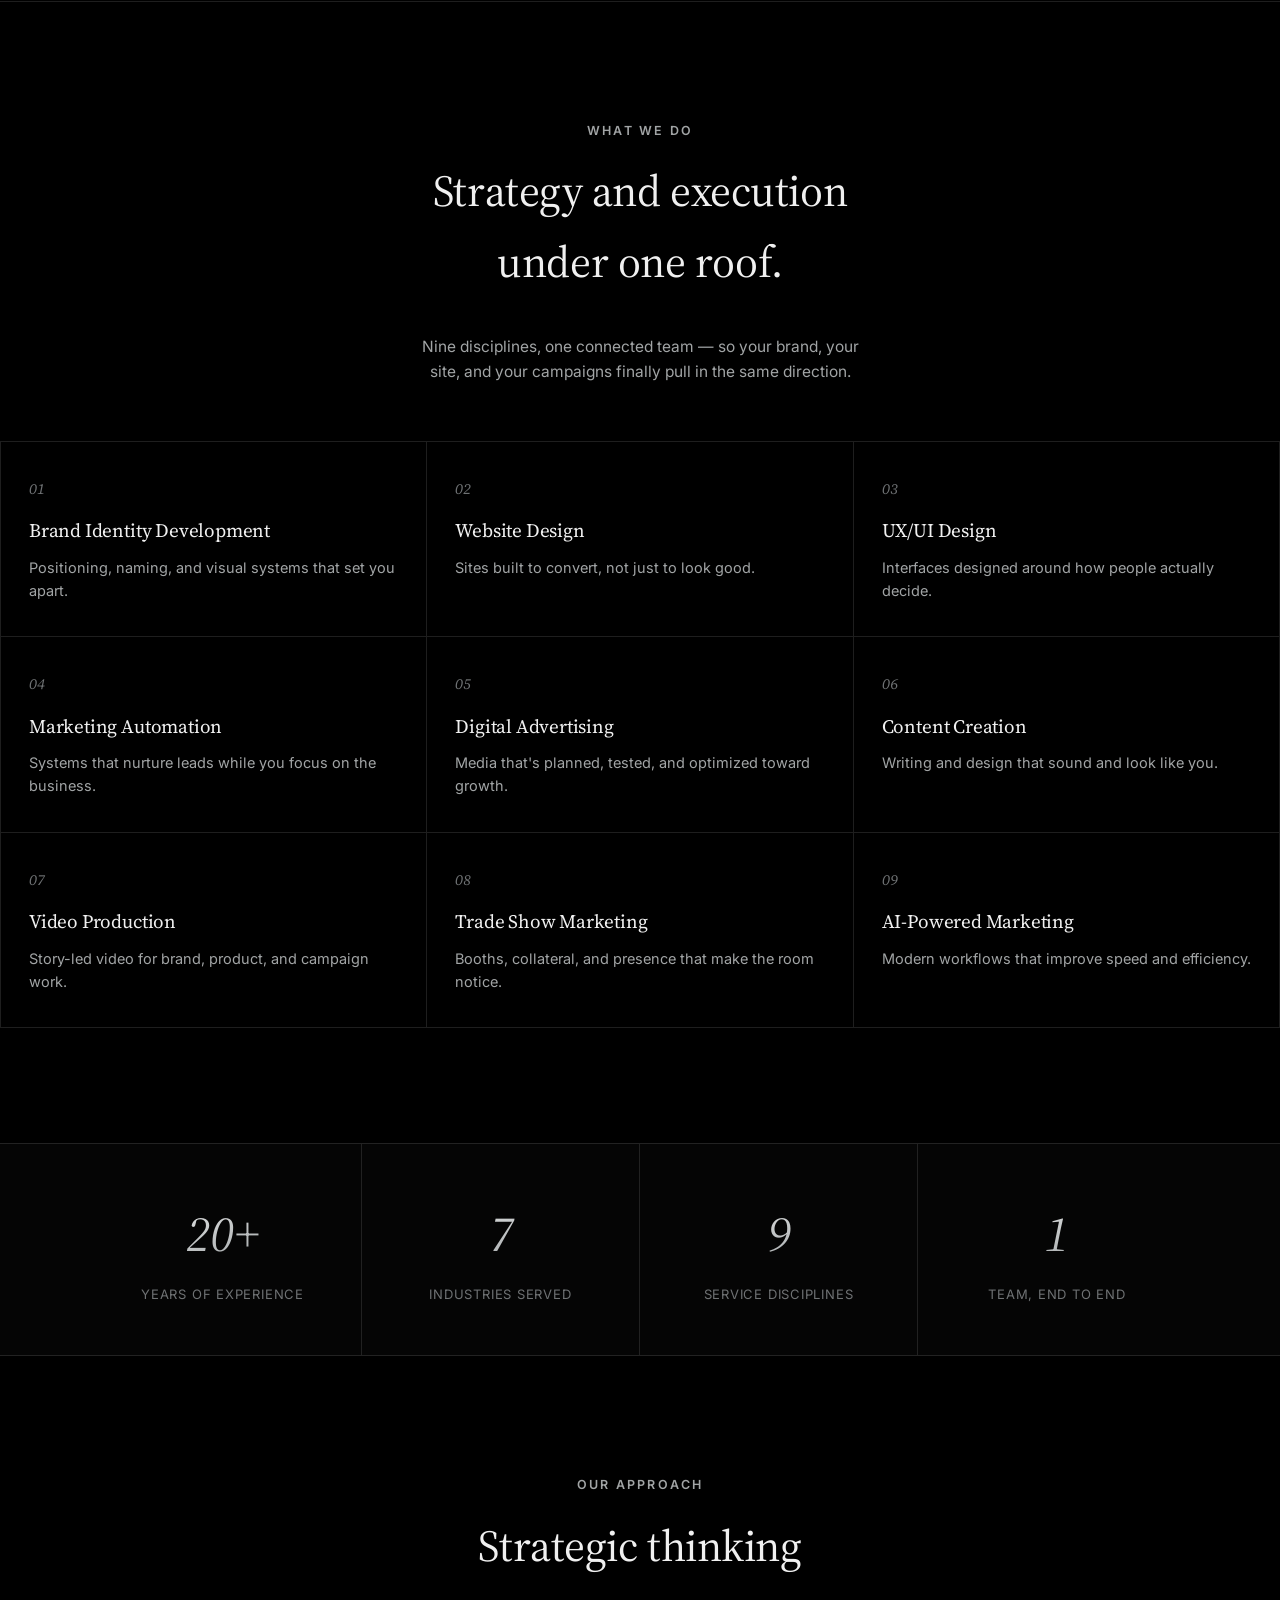
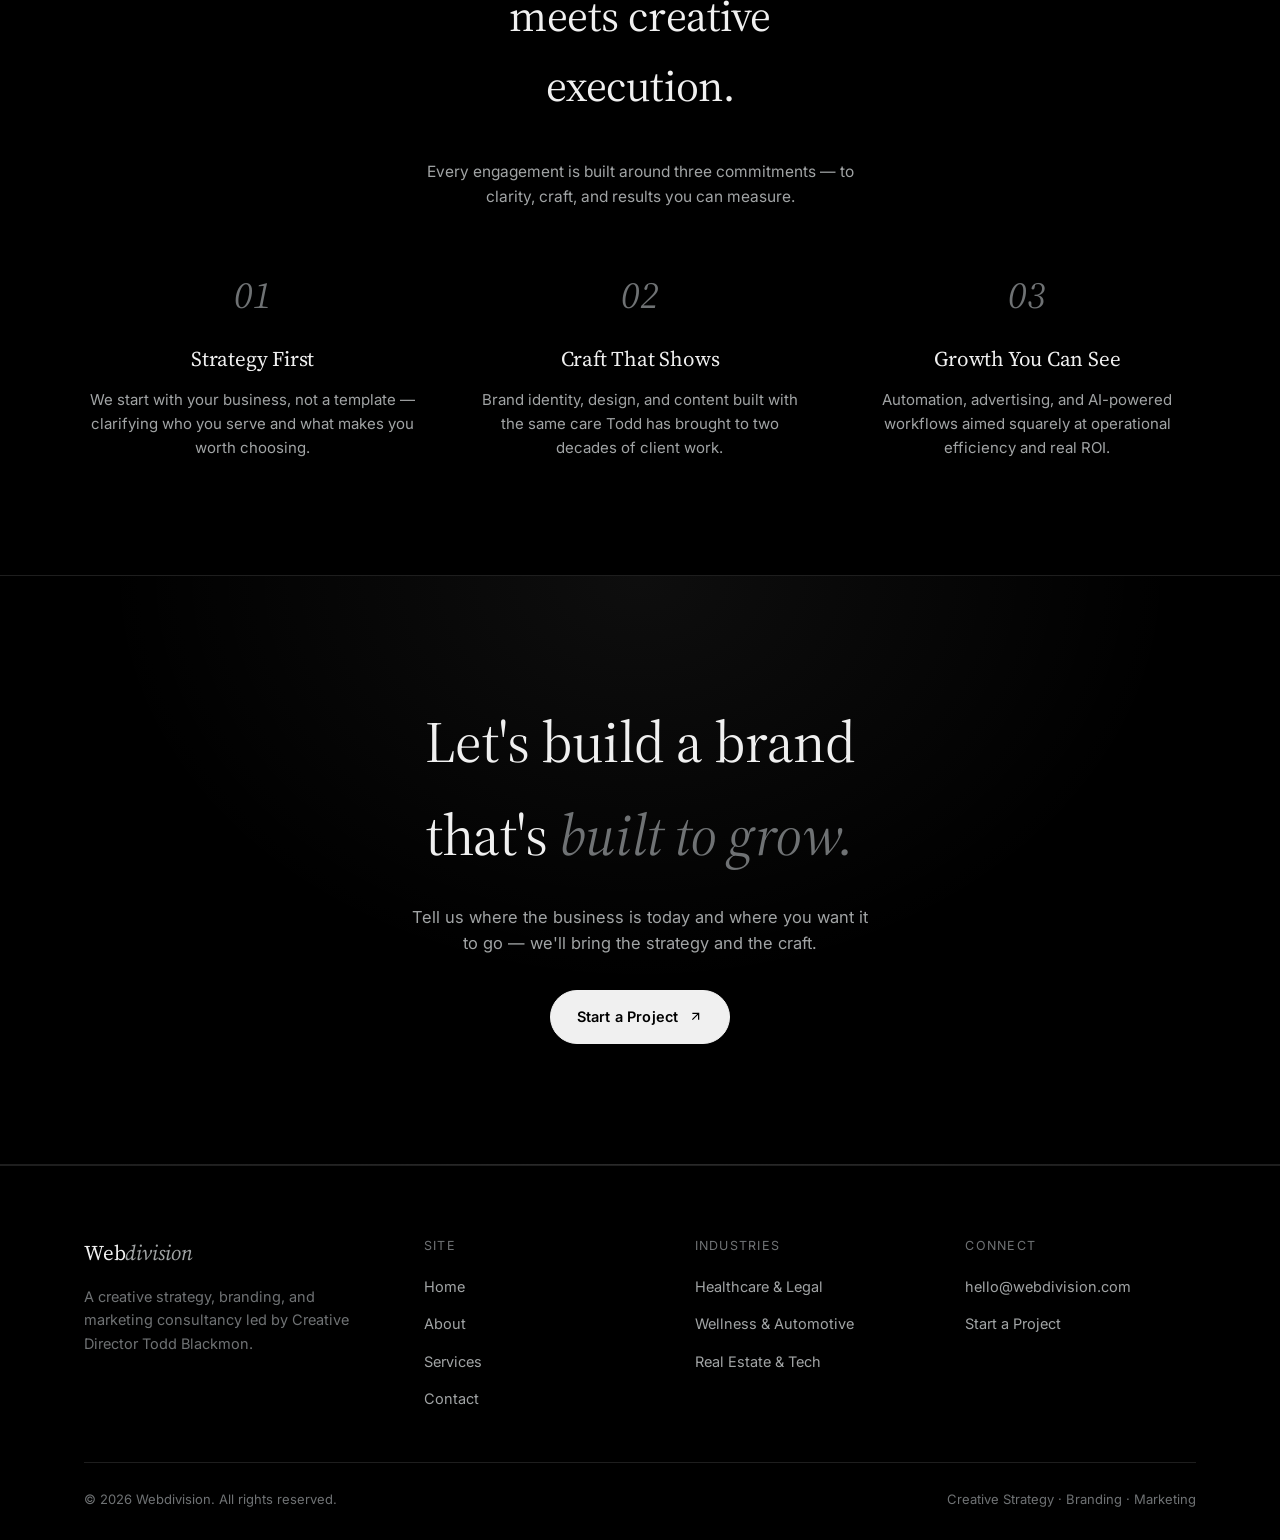
==== commit f2823875: "Add files via upload" ====
--- a/index.html
+++ b/index.html
@@ -7,7 +7,7 @@
 <meta name="description" content="Webdivision is a creative strategy, branding, and marketing consultancy helping businesses build stronger brands, better customer experiences, and measurable growth. Led by Creative Director Todd Blackmon." />
 <link rel="preconnect" href="https://fonts.googleapis.com" />
 <link rel="preconnect" href="https://fonts.gstatic.com" crossorigin />
-<link href="https://fonts.googleapis.com/css2?family=Fraunces:ital,opsz,wght@0,9..144,300;0,9..144,400;0,9..144,500;0,9..144,600;1,9..144,400;1,9..144,500&family=IBM+Plex+Sans:wght@400;500;600;700&display=swap" rel="stylesheet" />
+<link href="https://fonts.googleapis.com/css2?family=Source+Serif+4:ital,opsz,wght@0,8..60,400;0,8..60,500;1,8..60,400;1,8..60,500&family=Inter:wght@400;500;600;700&display=swap" rel="stylesheet" />
 <link rel="stylesheet" href="styles.css" />
 </head>
 <body>
@@ -32,28 +32,25 @@
 
   <!-- Hero -->
   <section class="hero">
-    <span class="hero-numeral" aria-hidden="true">W</span>
-    <div class="wrap">
-      <div class="hero-grid">
-        <div>
-          <p class="eyebrow">Creative Strategy &amp; Brand Consultancy</p>
-          <h1>Build a brand that <em>earns</em> attention&nbsp;— and keeps it.</h1>
-          <p class="hero-sub">Webdivision helps businesses build stronger brands, create better customer experiences, and generate measurable growth — combining strategic thinking with sharp creative execution.</p>
-          <div class="hero-actions">
-            <a href="services.html" class="btn btn-primary">
-              Explore Services
-              <svg viewBox="0 0 24 24" fill="none" stroke="currentColor" stroke-width="2"><path d="M7 17 17 7M7 7h10v10"/></svg>
-            </a>
-            <a href="contact.html" class="btn btn-ghost">
-              Start a Project
-              <svg viewBox="0 0 24 24" fill="none" stroke="currentColor" stroke-width="2"><path d="M7 17 17 7M7 7h10v10"/></svg>
-            </a>
-          </div>
-        </div>
-        <div class="hero-side">
-          <strong>Led by Creative Director Todd Blackmon</strong>
-          <p>More than two decades of experience in brand development, marketing strategy, digital design, and content creation — across healthcare, legal, wellness, automotive, real estate, technology, and professional services.</p>
-        </div>
+    <div class="wrap center">
+      <div class="hero-badge" aria-hidden="true"><span>W</span></div>
+      <p class="eyebrow">Creative Strategy &amp; Brand Consultancy</p>
+      <h1 style="margin-top:20px;">Build a brand that <em>earns</em> attention — and keeps it.</h1>
+      <p class="hero-sub">Webdivision helps businesses build stronger brands, create better customer experiences, and generate measurable growth — combining strategic thinking with sharp creative execution.</p>
+      <div class="hero-actions">
+        <a href="services.html" class="btn btn-primary">
+          Explore Services
+          <svg viewBox="0 0 24 24" fill="none" stroke="currentColor" stroke-width="2"><path d="M7 17 17 7M7 7h10v10"/></svg>
+        </a>
+        <a href="contact.html" class="btn btn-ghost">
+          Start a Project
+          <svg viewBox="0 0 24 24" fill="none" stroke="currentColor" stroke-width="2"><path d="M7 17 17 7M7 7h10v10"/></svg>
+        </a>
+      </div>
+      <div class="hero-meta">
+        <span><strong>Todd Blackmon</strong> — Creative Director</span>
+        <span><strong>20+ Years</strong> of Experience</span>
+        <span><strong>7 Industries</strong> Served</span>
       </div>
     </div>
   </section>
@@ -85,7 +82,7 @@
   <!-- Services preview -->
   <section class="section-pad">
     <div class="wrap">
-      <div class="section-head" data-reveal>
+      <div class="section-head center" data-reveal>
         <div>
           <p class="eyebrow">What We Do</p>
           <h2>Strategy and execution under one roof.</h2>
@@ -121,7 +118,7 @@
   <!-- Approach -->
   <section class="section-pad">
     <div class="wrap">
-      <div class="section-head" data-reveal>
+      <div class="section-head center" data-reveal>
         <div>
           <p class="eyebrow">Our Approach</p>
           <h2>Strategic thinking meets creative execution.</h2>
--- a/styles.css
+++ b/styles.css
@@ -1,51 +1,67 @@
 /* ==========================================================================
-   Webdivision — Stylesheet
-   Editorial / consultancy aesthetic: warm ivory paper, near-black ink,
-   a single confident terracotta accent, Fraunces + IBM Plex Sans.
+   Webdivision — Stylesheet (v2, Resend-inspired)
+   Pure black canvas, off-white/gray text, serif headlines + Inter body,
+   dot-grid texture, ambient edge glow, pill controls.
    ========================================================================== */
 
 :root {
-  --ink: #17140f;
-  --ink-soft: #443d33;
-  --paper: #f6f1e7;
-  --paper-dim: #eee6d6;
-  --accent: #b5602c;
-  --accent-dark: #8c491f;
-  --line: rgba(23, 20, 15, 0.14);
-  --line-strong: rgba(23, 20, 15, 0.28);
-
-  --serif: "Fraunces", "Iowan Old Style", serif;
-  --sans: "IBM Plex Sans", -apple-system, sans-serif;
+  --bg: #000000;
+  --ink: #f0f0f0;
+  --muted: #a1a4a5;
+  --muted-dim: #6f7274;
+  --line: rgba(240, 240, 240, 0.12);
+  --line-strong: rgba(240, 240, 240, 0.22);
+  --surface: rgba(240, 240, 240, 0.035);
+  --surface-hover: rgba(240, 240, 240, 0.07);
+  --glow: rgba(240, 240, 240, 0.5);
+
+  --serif: "Source Serif 4", "Iowan Old Style", serif;
+  --sans: "Inter", ui-sans-serif, system-ui, sans-serif;
 
   --wrap: 1240px;
   --pad: clamp(24px, 5vw, 64px);
-  --radius: 2px;
+  --radius-pill: 999px;
 }
 
 * { box-sizing: border-box; }
-html { scroll-behavior: smooth; }
+html { scroll-behavior: smooth; background: var(--bg); }
 
 body {
   margin: 0;
-  background: var(--paper);
+  background: var(--bg);
   color: var(--ink);
   font-family: var(--sans);
   font-size: 16px;
-  line-height: 1.55;
+  line-height: 1.6;
   -webkit-font-smoothing: antialiased;
   overflow-x: hidden;
-}
-
-/* subtle paper grain */
+  position: relative;
+}
+
+/* ---------- Dot-grid texture ---------- */
 body::before {
   content: "";
   position: fixed;
   inset: 0;
+  z-index: -2;
   pointer-events: none;
-  z-index: 9999;
-  opacity: 0.035;
-  mix-blend-mode: multiply;
-  background-image: url("data:image/svg+xml;utf8,<svg xmlns='http://www.w3.org/2000/svg' width='120' height='120'><filter id='n'><feTurbulence type='fractalNoise' baseFrequency='0.9' numOctaves='2' stitchTiles='stitch'/></filter><rect width='100%25' height='100%25' filter='url(%23n)'/></svg>");
+  background-image: radial-gradient(rgba(240, 240, 240, 0.14) 1px, transparent 1px);
+  background-size: 28px 28px;
+  background-position: -4px -4px;
+  -webkit-mask-image: radial-gradient(ellipse 80% 60% at 50% 0%, #000 40%, transparent 85%);
+  mask-image: radial-gradient(ellipse 80% 60% at 50% 0%, #000 40%, transparent 85%);
+}
+
+/* ---------- Ambient edge glow around the viewport ---------- */
+body::after {
+  content: "";
+  position: fixed;
+  inset: 0;
+  z-index: 9998;
+  pointer-events: none;
+  box-shadow:
+    inset 0 0 140px 0 rgba(240, 240, 240, 0.07),
+    inset 0 0 40px 0 rgba(240, 240, 240, 0.08);
 }
 
 a { color: inherit; text-decoration: none; }
@@ -53,10 +69,15 @@
 
 h1, h2, h3, h4 {
   font-family: var(--serif);
-  font-weight: 500;
+  font-weight: 400;
   letter-spacing: -0.01em;
   margin: 0;
   color: var(--ink);
+}
+h1 em, h2 em {
+  font-style: italic;
+  font-weight: 400;
+  color: var(--muted-dim);
 }
 
 p { margin: 0; }
@@ -66,6 +87,7 @@
   margin: 0 auto;
   padding-left: var(--pad);
   padding-right: var(--pad);
+  position: relative;
 }
 
 .eyebrow {
@@ -74,7 +96,7 @@
   font-weight: 600;
   letter-spacing: 0.18em;
   text-transform: uppercase;
-  color: var(--accent-dark);
+  color: var(--muted);
   display: inline-flex;
   align-items: center;
   gap: 10px;
@@ -83,9 +105,11 @@
   content: "";
   width: 26px;
   height: 1px;
-  background: var(--accent);
+  background: var(--line-strong);
   display: inline-block;
 }
+.center .eyebrow { justify-content: center; }
+.center .eyebrow::before { display: none; }
 
 /* ---------- Buttons ---------- */
 .btn {
@@ -95,26 +119,37 @@
   font-family: var(--sans);
   font-weight: 600;
   font-size: 14.5px;
-  letter-spacing: 0.02em;
-  padding: 15px 28px;
-  border-radius: var(--radius);
-  border: 1px solid var(--ink);
-  transition: background 0.25s ease, color 0.25s ease, transform 0.25s ease;
+  letter-spacing: 0.01em;
+  padding: 14px 26px;
+  border-radius: var(--radius-pill);
+  border: 1px solid var(--line-strong);
+  transition: background 0.25s ease, color 0.25s ease, border-color 0.25s ease, box-shadow 0.25s ease;
   cursor: pointer;
-  background: transparent;
+  background: rgba(240, 240, 240, 0.03);
+  color: var(--ink);
 }
 .btn-primary {
   background: var(--ink);
-  color: var(--paper);
-}
-.btn-primary:hover { background: var(--accent-dark); border-color: var(--accent-dark); transform: translateY(-2px); }
-.btn-ghost:hover { background: var(--ink); color: var(--paper); transform: translateY(-2px); }
+  color: #000;
+  border-color: var(--ink);
+}
+.btn-primary:hover {
+  box-shadow: 0 0 24px rgba(240, 240, 240, 0.35);
+  transform: translateY(-1px);
+}
+.btn-ghost:hover {
+  background: rgba(240, 240, 240, 0.09);
+  border-color: var(--ink);
+}
 .btn-accent {
-  background: var(--accent);
-  color: var(--paper);
-  border-color: var(--accent);
-}
-.btn-accent:hover { background: var(--accent-dark); border-color: var(--accent-dark); transform: translateY(-2px); }
+  background: var(--ink);
+  color: #000;
+  border-color: var(--ink);
+}
+.btn-accent:hover {
+  box-shadow: 0 0 24px rgba(240, 240, 240, 0.35);
+  transform: translateY(-1px);
+}
 .btn svg { width: 15px; height: 15px; transition: transform 0.25s ease; }
 .btn:hover svg { transform: translate(3px, -3px); }
 
@@ -125,8 +160,8 @@
   position: sticky;
   top: 0;
   z-index: 500;
-  background: rgba(246, 241, 231, 0.88);
-  backdrop-filter: blur(10px);
+  background: rgba(0, 0, 0, 0.7);
+  backdrop-filter: blur(14px);
   border-bottom: 1px solid var(--line);
 }
 .nav {
@@ -138,44 +173,48 @@
 }
 .logo {
   font-family: var(--serif);
-  font-size: 22px;
-  font-weight: 600;
+  font-size: 21px;
+  font-weight: 400;
   letter-spacing: -0.01em;
+  color: var(--ink);
 }
 .logo em {
   font-style: italic;
-  color: var(--accent);
+  color: var(--muted);
   font-weight: 400;
 }
 .nav-links {
   display: flex;
   align-items: center;
-  gap: 40px;
+  gap: 36px;
   list-style: none;
   margin: 0;
   padding: 0;
 }
 .nav-links a {
-  font-size: 14.5px;
+  font-size: 14px;
   font-weight: 500;
   letter-spacing: 0.01em;
+  color: var(--muted);
   position: relative;
   padding-bottom: 4px;
-}
+  transition: color 0.2s ease;
+}
+.nav-links a:hover { color: var(--ink); }
 .nav-links a::after {
   content: "";
   position: absolute;
   left: 0; bottom: 0;
   width: 0%;
   height: 1px;
-  background: var(--accent);
+  background: var(--ink);
   transition: width 0.25s ease;
 }
 .nav-links a:hover::after,
 .nav-links a[aria-current="page"]::after {
   width: 100%;
 }
-.nav-links a[aria-current="page"] { color: var(--accent-dark); }
+.nav-links a[aria-current="page"] { color: var(--ink); }
 .nav-cta { margin-left: 8px; }
 
 .nav-toggle {
@@ -202,8 +241,9 @@
     top: 0; right: 0;
     height: 100vh;
     width: min(78vw, 340px);
-    background: var(--ink);
-    color: var(--paper);
+    background: #050505;
+    border-left: 1px solid var(--line);
+    color: var(--ink);
     flex-direction: column;
     align-items: flex-start;
     justify-content: center;
@@ -213,81 +253,77 @@
     transition: transform 0.4s cubic-bezier(.7,0,.2,1);
   }
   .nav-links.open { transform: translateX(0); }
-  .nav-links a { font-size: 22px; font-family: var(--serif); color: var(--paper); }
-  .nav-links a[aria-current="page"] { color: var(--accent); }
+  .nav-links a { font-size: 22px; font-family: var(--serif); color: var(--ink); }
   body.menu-open { overflow: hidden; }
 }
 
 /* ==========================================================================
-   Hero
+   Hero — centered, Resend-style
    ========================================================================== */
 .hero {
   position: relative;
-  padding: clamp(70px, 12vw, 150px) 0 clamp(60px, 8vw, 100px);
+  padding: clamp(70px, 12vw, 130px) 0 clamp(60px, 8vw, 90px);
   overflow: hidden;
-}
-.hero-grid {
-  display: grid;
-  grid-template-columns: 1.4fr 1fr;
-  gap: 40px;
-  align-items: end;
+  text-align: center;
+}
+.hero-badge {
+  width: 76px;
+  height: 76px;
+  margin: 0 auto 40px;
+  border-radius: 20px;
+  background: linear-gradient(160deg, #2a2a2a 0%, #060606 65%);
+  border: 1px solid var(--line-strong);
+  display: flex;
+  align-items: center;
+  justify-content: center;
+  box-shadow: 0 0 40px rgba(240,240,240,0.08), inset 0 1px 0 rgba(255,255,255,0.08);
+}
+.hero-badge span {
+  font-family: var(--serif);
+  font-size: 28px;
+  font-style: italic;
+  color: var(--ink);
+  background: linear-gradient(160deg, #fff, #8a8a8a);
+  -webkit-background-clip: text;
+  background-clip: text;
+  -webkit-text-fill-color: transparent;
 }
 .hero h1 {
-  font-size: clamp(42px, 6.4vw, 92px);
-  line-height: 0.98;
-  max-width: 15ch;
-}
-.hero h1 em {
-  font-style: italic;
-  color: var(--accent);
-  font-weight: 400;
-}
+  font-size: clamp(38px, 5.6vw, 76px);
+  line-height: 1.08;
+  max-width: 16ch;
+  margin: 0 auto;
+  font-weight: 400;
+}
+.hero h1 .dim { color: var(--muted-dim); }
 .hero-sub {
-  max-width: 42ch;
+  max-width: 46ch;
+  margin: 26px auto 0;
   font-size: 18px;
-  color: var(--ink-soft);
-  margin-top: 26px;
+  color: var(--muted);
 }
 .hero-actions {
   display: flex;
   gap: 16px;
   margin-top: 38px;
+  justify-content: center;
   flex-wrap: wrap;
 }
-.hero-side {
-  border-left: 1px solid var(--line-strong);
-  padding-left: 28px;
-  align-self: end;
-}
-.hero-side p {
-  font-size: 15px;
-  color: var(--ink-soft);
-}
-.hero-side strong {
-  display: block;
-  font-family: var(--serif);
-  font-size: 20px;
-  font-style: italic;
-  color: var(--ink);
-  margin-bottom: 10px;
-}
-.hero-numeral {
-  position: absolute;
-  top: -6vw;
-  right: -3vw;
-  font-family: var(--serif);
-  font-size: 34vw;
-  font-weight: 500;
-  color: var(--ink);
-  opacity: 0.045;
-  line-height: 1;
-  z-index: -1;
-  user-select: none;
-}
+.hero-meta {
+  margin-top: 56px;
+  display: flex;
+  justify-content: center;
+  gap: 40px;
+  flex-wrap: wrap;
+  color: var(--muted-dim);
+  font-size: 13px;
+  letter-spacing: 0.04em;
+  text-transform: uppercase;
+}
+.hero-meta strong { color: var(--muted); font-weight: 500; }
 
 @media (max-width: 860px) {
-  .hero-grid { grid-template-columns: 1fr; }
-  .hero-side { border-left: none; border-top: 1px solid var(--line-strong); padding-left: 0; padding-top: 24px; }
+  .hero-meta { gap: 20px; }
 }
 
 /* ==========================================================================
@@ -296,8 +332,7 @@
 .marquee-band {
   border-top: 1px solid var(--line);
   border-bottom: 1px solid var(--line);
-  background: var(--ink);
-  color: var(--paper);
+  background: rgba(240, 240, 240, 0.02);
   padding: 20px 0;
   overflow: hidden;
   white-space: nowrap;
@@ -311,13 +346,12 @@
   font-style: italic;
   font-size: 20px;
   padding: 0 30px;
-  color: var(--paper);
-  opacity: 0.9;
+  color: var(--muted);
 }
 .marquee-track span::after {
   content: "—";
   margin-left: 30px;
-  color: var(--accent);
+  color: var(--line-strong);
   font-style: normal;
 }
 @keyframes scroll-left {
@@ -338,16 +372,24 @@
   margin-bottom: 56px;
 }
 .section-head h2 {
-  font-size: clamp(30px, 4vw, 48px);
+  font-size: clamp(28px, 3.6vw, 44px);
   margin-top: 14px;
   max-width: 16ch;
+  font-weight: 400;
 }
 .section-head .lead {
   max-width: 34ch;
-  color: var(--ink-soft);
+  color: var(--muted);
   font-size: 15.5px;
   text-align: right;
 }
+.section-head.center {
+  grid-template-columns: 1fr;
+  justify-items: center;
+  text-align: center;
+}
+.section-head.center h2 { max-width: 20ch; }
+.section-head.center .lead { text-align: center; max-width: 44ch; margin-top: 8px; }
 @media (max-width: 760px) {
   .section-head { grid-template-columns: 1fr; }
   .section-head .lead { text-align: left; }
@@ -362,13 +404,16 @@
   gap: 70px;
 }
 .intro-grid h2 {
-  font-size: clamp(28px, 3.4vw, 40px);
+  font-size: clamp(26px, 3.2vw, 38px);
+  font-weight: 400;
 }
 .intro-grid .body-copy {
-  color: var(--ink-soft);
+  color: var(--muted);
   font-size: 17px;
 }
 .intro-grid .body-copy + .body-copy { margin-top: 18px; }
+.intro-grid a { color: var(--ink); border-bottom: 1px solid var(--line-strong); padding-bottom: 1px; }
+.intro-grid a:hover { border-color: var(--ink); }
 @media (max-width: 860px) {
   .intro-grid { grid-template-columns: 1fr; gap: 30px; }
 }
@@ -386,21 +431,22 @@
   padding: 34px 28px;
   transition: background 0.3s ease;
 }
-.service-card:hover { background: var(--paper-dim); }
+.service-card:hover { background: var(--surface); }
 .service-card .num {
   font-family: var(--serif);
   font-style: italic;
-  color: var(--accent);
+  color: var(--muted-dim);
   font-size: 15px;
 }
 .service-card h3 {
-  font-size: 20px;
+  font-size: 19px;
+  font-weight: 400;
   margin-top: 14px;
   margin-bottom: 10px;
 }
 .service-card p {
   font-size: 14.5px;
-  color: var(--ink-soft);
+  color: var(--muted);
 }
 @media (max-width: 860px) {
   .services-grid { grid-template-columns: repeat(2, 1fr); }
@@ -411,8 +457,9 @@
 
 /* ---------- Stats band ---------- */
 .stats-band {
-  background: var(--ink);
-  color: var(--paper);
+  background: rgba(240, 240, 240, 0.02);
+  border-top: 1px solid var(--line);
+  border-bottom: 1px solid var(--line);
 }
 .stats-grid {
   display: grid;
@@ -420,26 +467,31 @@
 }
 .stat {
   padding: 50px 28px;
-  border-right: 1px solid rgba(246,241,231,0.14);
+  border-right: 1px solid var(--line);
+  text-align: center;
 }
 .stat:last-child { border-right: none; }
 .stat .num {
   font-family: var(--serif);
-  font-size: clamp(34px, 4vw, 52px);
-  font-style: italic;
-  color: var(--paper);
-}
-.stat .num em { color: var(--accent); font-style: italic; }
+  font-size: clamp(32px, 4vw, 50px);
+  font-style: italic;
+  font-weight: 400;
+  background: linear-gradient(160deg, #fff, #83898b);
+  -webkit-background-clip: text;
+  background-clip: text;
+  -webkit-text-fill-color: transparent;
+}
 .stat p {
   margin-top: 10px;
-  font-size: 13.5px;
-  letter-spacing: 0.04em;
+  font-size: 13px;
+  letter-spacing: 0.06em;
   text-transform: uppercase;
-  color: rgba(246,241,231,0.66);
+  color: var(--muted-dim);
 }
 @media (max-width: 860px) {
   .stats-grid { grid-template-columns: repeat(2, 1fr); }
   .stat:nth-child(2) { border-right: none; }
+  .stat:nth-child(odd) { border-right: 1px solid var(--line); }
 }
 
 /* ---------- Approach pillars ---------- */
@@ -448,18 +500,20 @@
   grid-template-columns: repeat(3, 1fr);
   gap: 50px;
 }
+.pillar { text-align: center; }
 .pillar .index {
   font-family: var(--serif);
   font-style: italic;
-  font-size: 42px;
-  color: var(--accent);
+  font-size: 38px;
+  color: var(--muted-dim);
 }
 .pillar h3 {
-  font-size: 22px;
+  font-size: 21px;
+  font-weight: 400;
   margin-top: 16px;
   margin-bottom: 12px;
 }
-.pillar p { color: var(--ink-soft); font-size: 15px; }
+.pillar p { color: var(--muted); font-size: 15px; }
 @media (max-width: 860px) {
   .pillars { grid-template-columns: 1fr; gap: 40px; }
 }
@@ -470,17 +524,20 @@
   text-align: center;
   border-top: 1px solid var(--line);
   border-bottom: 1px solid var(--line);
+  background:
+    radial-gradient(ellipse 60% 100% at 50% 0%, rgba(240,240,240,0.06), transparent 70%);
 }
 .cta-band h2 {
-  font-size: clamp(32px, 5.4vw, 64px);
+  font-size: clamp(30px, 5vw, 58px);
   max-width: 18ch;
   margin: 0 auto;
-}
-.cta-band h2 em { color: var(--accent); font-style: italic; }
+  font-weight: 400;
+}
+.cta-band h2 .dim { color: var(--muted-dim); }
 .cta-band p {
   margin: 22px auto 34px;
   max-width: 46ch;
-  color: var(--ink-soft);
+  color: var(--muted);
   font-size: 16.5px;
 }
 
@@ -488,36 +545,37 @@
    Footer
    ========================================================================== */
 .site-footer {
-  background: var(--ink);
-  color: var(--paper);
+  background: #000;
+  color: var(--ink);
   padding: 70px 0 30px;
+  border-top: 1px solid var(--line);
 }
 .footer-grid {
   display: grid;
   grid-template-columns: 1.3fr 1fr 1fr 1fr;
   gap: 40px;
   padding-bottom: 50px;
-  border-bottom: 1px solid rgba(246,241,231,0.14);
-}
-.footer-grid .logo { color: var(--paper); }
-.footer-grid p { color: rgba(246,241,231,0.6); font-size: 14.5px; margin-top: 16px; max-width: 30ch; }
+  border-bottom: 1px solid var(--line);
+}
+.footer-grid .logo { color: var(--ink); }
+.footer-grid p { color: var(--muted-dim); font-size: 14.5px; margin-top: 16px; max-width: 30ch; }
 .footer-col h4 {
   font-family: var(--sans);
-  font-size: 13px;
+  font-size: 12.5px;
   letter-spacing: 0.1em;
   text-transform: uppercase;
-  color: rgba(246,241,231,0.5);
+  color: var(--muted-dim);
   margin-bottom: 18px;
 }
 .footer-col ul { list-style: none; margin: 0; padding: 0; display: flex; flex-direction: column; gap: 12px; }
-.footer-col a { font-size: 14.5px; color: rgba(246,241,231,0.85); }
-.footer-col a:hover { color: var(--accent); }
+.footer-col a { font-size: 14.5px; color: var(--muted); }
+.footer-col a:hover { color: var(--ink); }
 .footer-bottom {
   display: flex;
   justify-content: space-between;
   padding-top: 26px;
   font-size: 13px;
-  color: rgba(246,241,231,0.45);
+  color: var(--muted-dim);
   flex-wrap: wrap;
   gap: 10px;
 }
@@ -539,23 +597,25 @@
 }
 
 /* ==========================================================================
-   Page header (About / Services / Contact)
+   Page header (About / Services / Contact) — centered
    ========================================================================== */
 .page-header {
-  padding: clamp(60px, 10vw, 120px) 0 clamp(50px, 6vw, 80px);
-  border-bottom: 1px solid var(--line);
+  padding: clamp(60px, 10vw, 110px) 0 clamp(50px, 6vw, 76px);
+  border-bottom: 1px solid var(--line);
+  text-align: center;
 }
 .page-header h1 {
-  font-size: clamp(38px, 6vw, 76px);
+  font-size: clamp(34px, 5.4vw, 68px);
   max-width: 18ch;
-  margin-top: 16px;
-}
-.page-header h1 em { color: var(--accent); font-style: italic; }
+  margin: 16px auto 0;
+  font-weight: 400;
+}
+.page-header h1 .dim { color: var(--muted-dim); }
 .page-header .lead {
-  margin-top: 24px;
+  margin: 24px auto 0;
   max-width: 52ch;
-  font-size: 17.5px;
-  color: var(--ink-soft);
+  font-size: 17px;
+  color: var(--muted);
 }
 
 /* ---------- Founder block (About) ---------- */
@@ -568,8 +628,8 @@
 .founder-portrait {
   aspect-ratio: 4/5;
   background:
-    radial-gradient(circle at 30% 20%, rgba(181,96,44,0.5), transparent 60%),
-    linear-gradient(160deg, #221d15 0%, #17140f 60%);
+    radial-gradient(circle at 30% 20%, rgba(240,240,240,0.1), transparent 60%),
+    linear-gradient(160deg, #141414 0%, #000 70%);
   border: 1px solid var(--line-strong);
   display: flex;
   align-items: flex-end;
@@ -584,31 +644,32 @@
   font-family: var(--serif);
   font-style: italic;
   font-size: 15px;
-  color: rgba(246,241,231,0.5);
+  color: var(--muted-dim);
 }
 .founder-portrait span {
   font-family: var(--serif);
   font-style: italic;
-  color: var(--paper);
+  color: var(--ink);
   font-size: 15px;
 }
 .founder-copy .quote {
   font-family: var(--serif);
-  font-size: clamp(22px, 2.6vw, 30px);
-  font-style: italic;
-  line-height: 1.35;
-  color: var(--ink);
-}
-.founder-copy .quote::before { content: open-quote; color: var(--accent); }
-.founder-copy .quote::after { content: close-quote; color: var(--accent); }
+  font-size: clamp(20px, 2.4vw, 28px);
+  font-style: italic;
+  font-weight: 400;
+  line-height: 1.4;
+  color: var(--ink);
+}
+.founder-copy .quote::before { content: open-quote; color: var(--muted-dim); }
+.founder-copy .quote::after { content: close-quote; color: var(--muted-dim); }
 .founder-copy .attribution {
   margin-top: 20px;
   font-size: 14px;
-  color: var(--ink-soft);
+  color: var(--muted);
   letter-spacing: 0.02em;
 }
 .founder-copy .attribution strong { color: var(--ink); font-weight: 600; }
-.founder-bio { margin-top: 30px; color: var(--ink-soft); font-size: 16px; }
+.founder-bio { margin-top: 30px; color: var(--muted); font-size: 16px; }
 .founder-bio + .founder-bio { margin-top: 16px; }
 @media (max-width: 860px) {
   .founder-grid { grid-template-columns: 1fr; }
@@ -630,11 +691,11 @@
 .timeline-row .yr {
   font-family: var(--serif);
   font-style: italic;
-  color: var(--accent);
-  font-size: 18px;
-}
-.timeline-row h3 { font-size: 19px; margin-bottom: 8px; }
-.timeline-row p { color: var(--ink-soft); font-size: 15px; max-width: 60ch; }
+  color: var(--muted-dim);
+  font-size: 17px;
+}
+.timeline-row h3 { font-size: 18px; font-weight: 400; margin-bottom: 8px; }
+.timeline-row p { color: var(--muted); font-size: 15px; max-width: 60ch; }
 @media (max-width: 600px) {
   .timeline-row { grid-template-columns: 1fr; gap: 8px; }
 }
@@ -652,15 +713,15 @@
   border-bottom: 1px solid var(--line);
   padding: 26px 28px;
 }
-.industry-item h3 { font-size: 17px; margin-bottom: 8px; display:flex; align-items:center; gap:10px;}
+.industry-item h3 { font-size: 17px; font-weight: 400; margin-bottom: 8px; display:flex; align-items:center; gap:10px;}
 .industry-item h3::before {
   content: "";
-  width: 7px; height: 7px;
+  width: 6px; height: 6px;
   border-radius: 50%;
-  background: var(--accent);
+  background: var(--muted);
   display: inline-block;
 }
-.industry-item p { font-size: 14px; color: var(--ink-soft); }
+.industry-item p { font-size: 14px; color: var(--muted); }
 @media (max-width: 700px) {
   .industries-list { grid-template-columns: 1fr; }
 }
@@ -670,14 +731,18 @@
   display: flex;
   flex-wrap: wrap;
   gap: 14px;
+  justify-content: center;
 }
 .client-chip {
   border: 1px solid var(--line-strong);
-  padding: 12px 22px;
+  padding: 11px 22px;
   font-size: 14.5px;
   font-weight: 500;
-  border-radius: 999px;
-}
+  border-radius: var(--radius-pill);
+  color: var(--muted);
+  transition: color 0.2s ease, border-color 0.2s ease;
+}
+.client-chip:hover { color: var(--ink); border-color: var(--ink); }
 
 /* ---------- Services detail (Services page) ---------- */
 .service-detail {
@@ -692,11 +757,11 @@
 .service-detail .num {
   font-family: var(--serif);
   font-style: italic;
-  color: var(--accent);
-  font-size: 22px;
-}
-.service-detail h3 { font-size: 24px; max-width: 16ch; }
-.service-detail p { color: var(--ink-soft); font-size: 15.5px; }
+  color: var(--muted-dim);
+  font-size: 21px;
+}
+.service-detail h3 { font-size: 23px; font-weight: 400; max-width: 16ch; }
+.service-detail p { color: var(--muted); font-size: 15.5px; }
 .service-detail .tags {
   margin-top: 14px;
   display: flex;
@@ -704,13 +769,13 @@
   gap: 8px;
 }
 .service-detail .tags span {
-  font-size: 12px;
+  font-size: 11.5px;
   text-transform: uppercase;
   letter-spacing: 0.05em;
-  color: var(--ink-soft);
-  border: 1px solid var(--line-strong);
+  color: var(--muted-dim);
+  border: 1px solid var(--line);
   padding: 5px 10px;
-  border-radius: 999px;
+  border-radius: var(--radius-pill);
 }
 @media (max-width: 860px) {
   .service-detail { grid-template-columns: 1fr; gap: 12px; }
@@ -725,10 +790,10 @@
 .field { margin-bottom: 22px; }
 .field label {
   display: block;
-  font-size: 13px;
+  font-size: 12.5px;
   letter-spacing: 0.06em;
   text-transform: uppercase;
-  color: var(--ink-soft);
+  color: var(--muted-dim);
   margin-bottom: 8px;
 }
 .field input,
@@ -744,29 +809,32 @@
   color: var(--ink);
   transition: border-color 0.2s ease;
 }
+.field select option { background: #0a0a0a; color: var(--ink); }
 .field input:focus,
 .field select:focus,
 .field textarea:focus {
   outline: none;
-  border-color: var(--accent);
+  border-color: var(--ink);
 }
 .field textarea { resize: vertical; min-height: 110px; }
-.form-note { font-size: 13px; color: var(--ink-soft); margin-top: 18px; }
+.form-note { font-size: 13px; color: var(--muted-dim); margin-top: 18px; }
 
 .contact-info { border-left: 1px solid var(--line); padding-left: 50px; }
 .contact-info h4 {
   font-family: var(--sans);
-  font-size: 13px;
+  font-size: 12.5px;
   letter-spacing: 0.08em;
   text-transform: uppercase;
-  color: var(--ink-soft);
+  color: var(--muted-dim);
   margin-bottom: 10px;
 }
 .contact-info .val {
   font-family: var(--serif);
-  font-size: 22px;
-  font-style: italic;
+  font-size: 21px;
+  font-style: italic;
+  font-weight: 400;
   margin-bottom: 34px;
+  color: var(--ink);
 }
 @media (max-width: 860px) {
   .contact-grid { grid-template-columns: 1fr; }
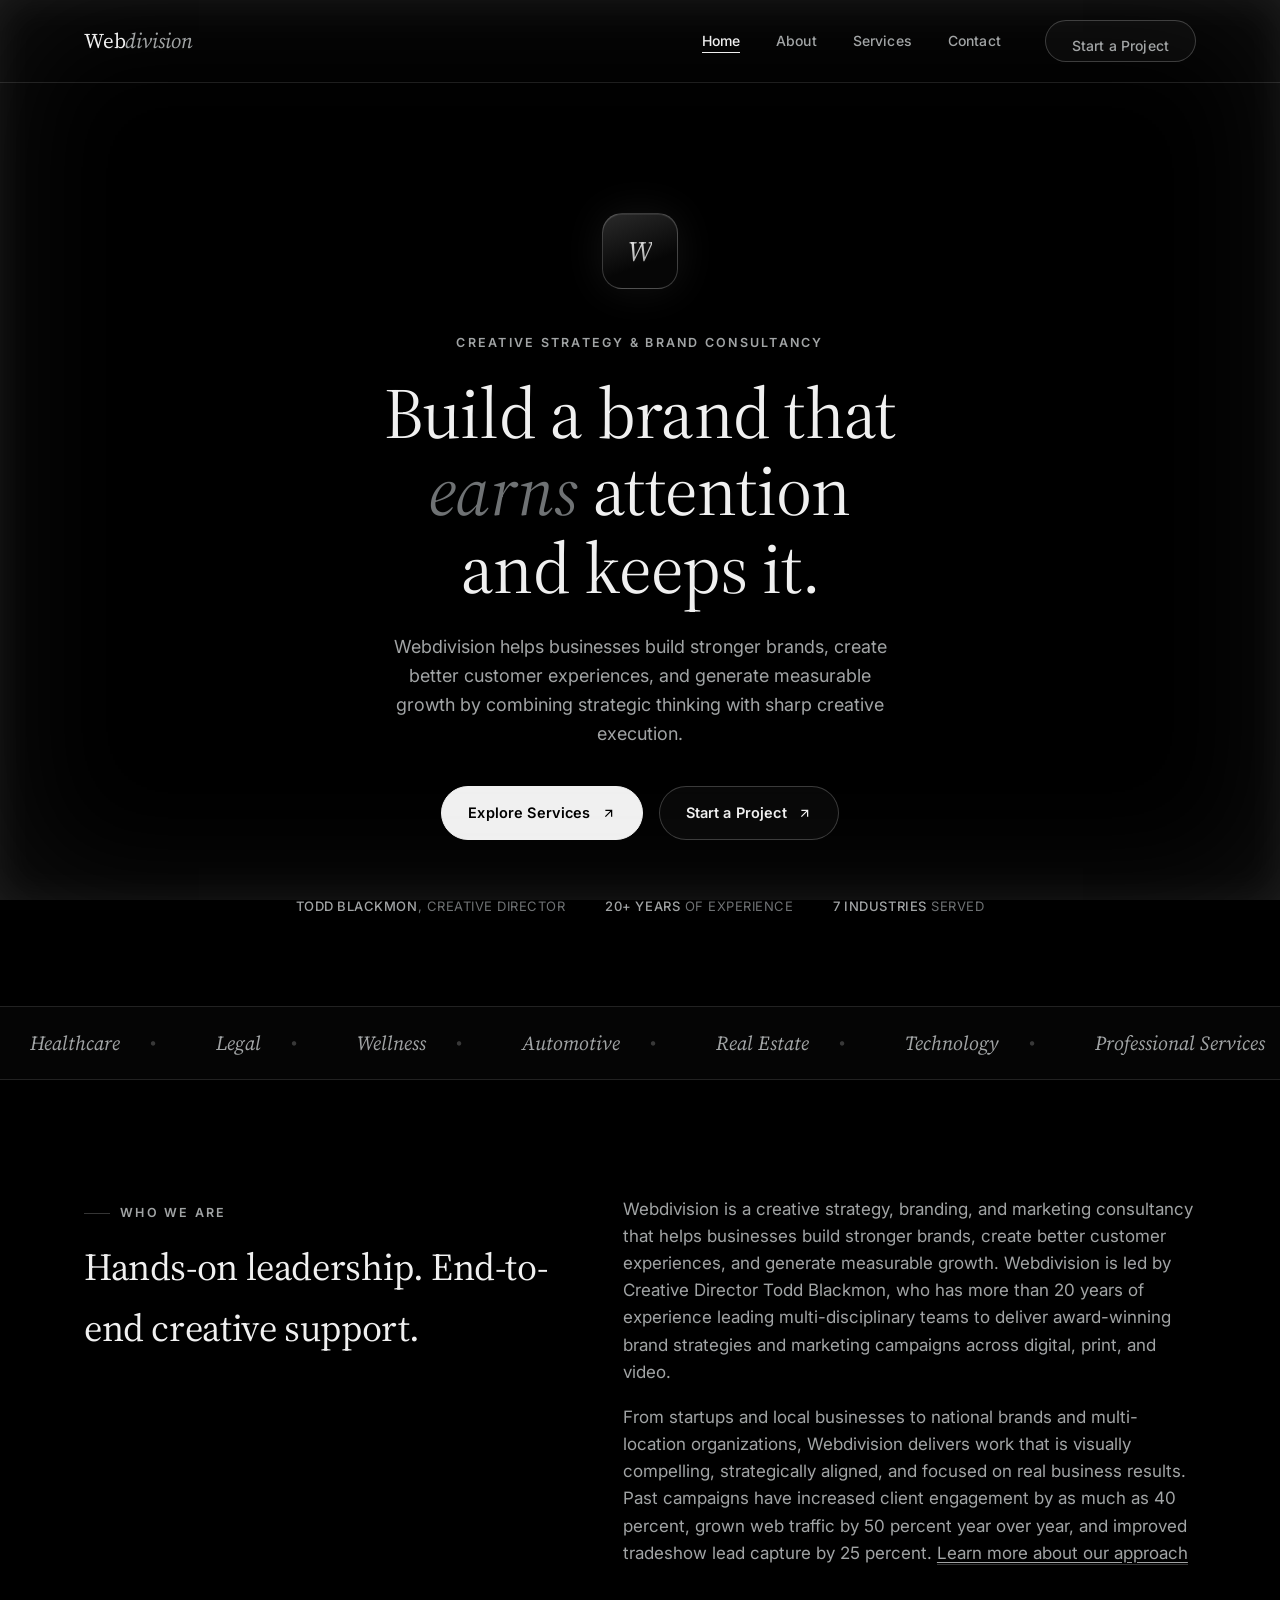
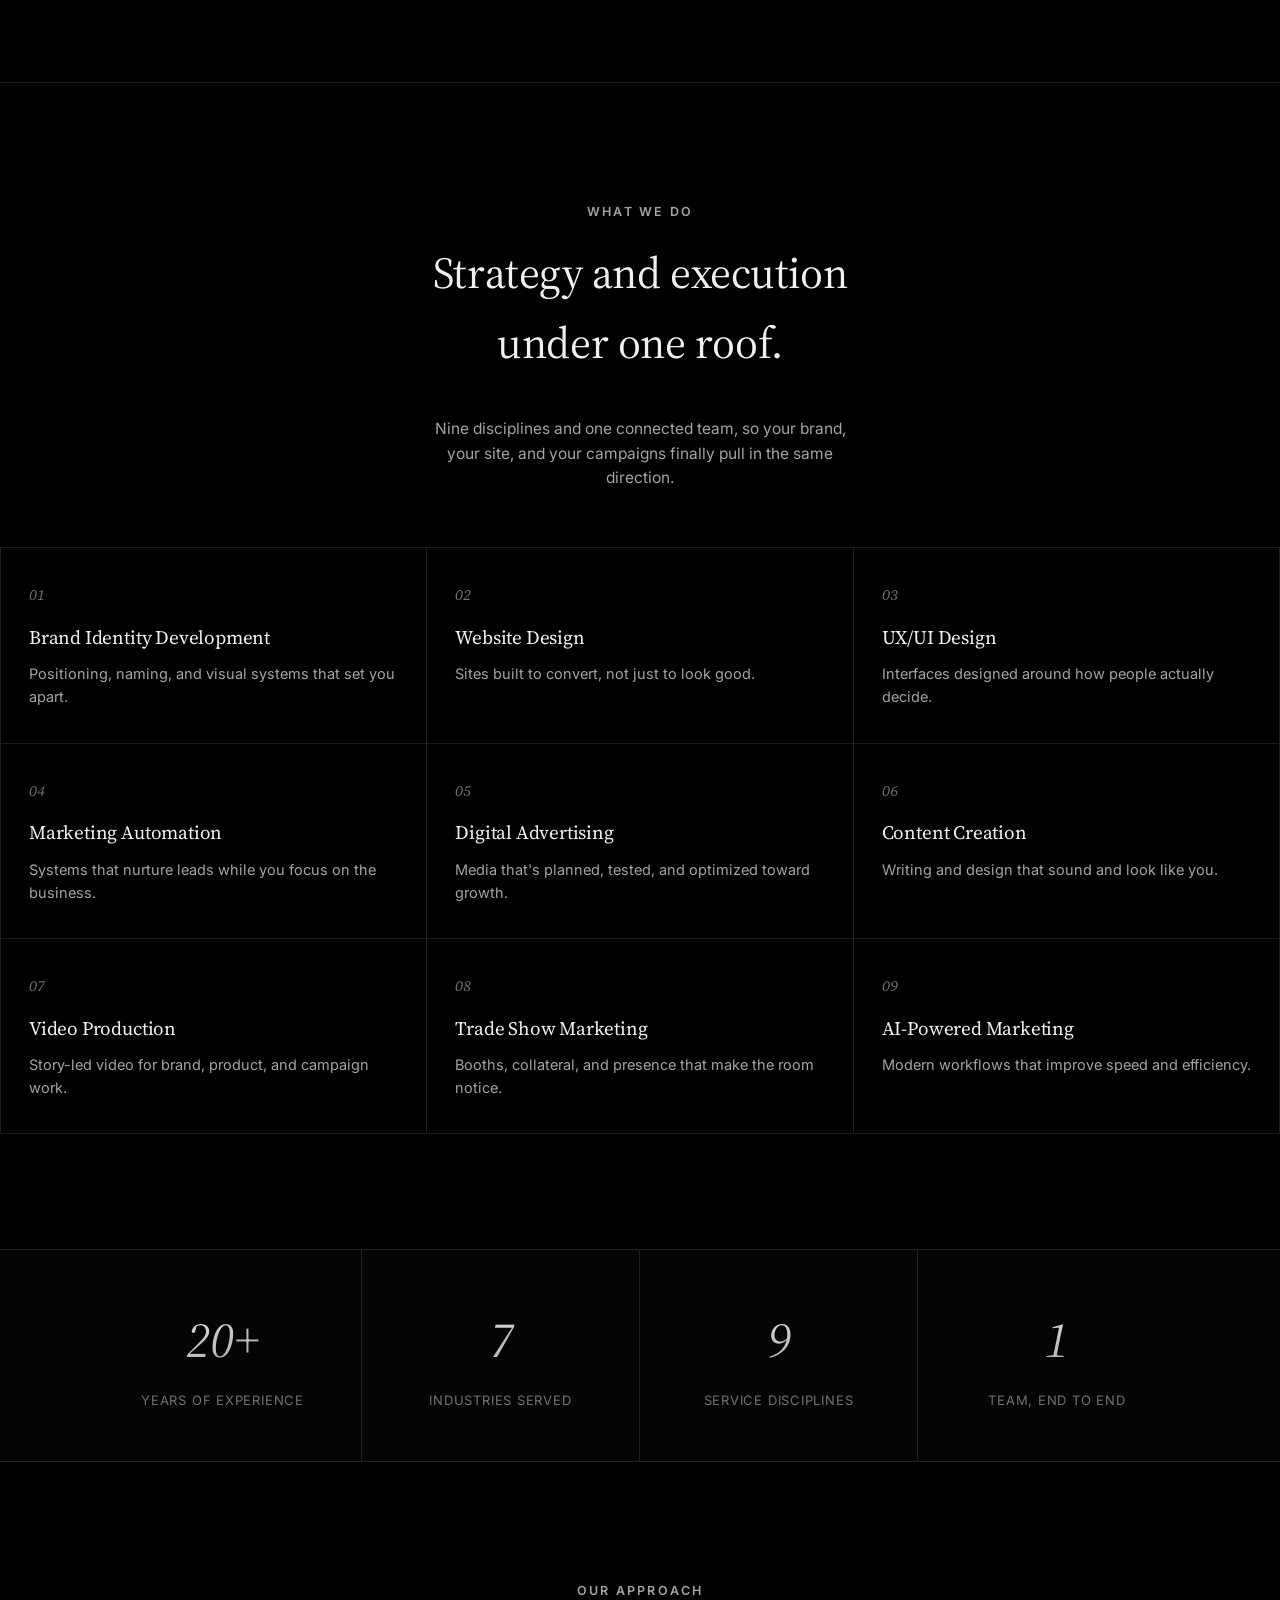
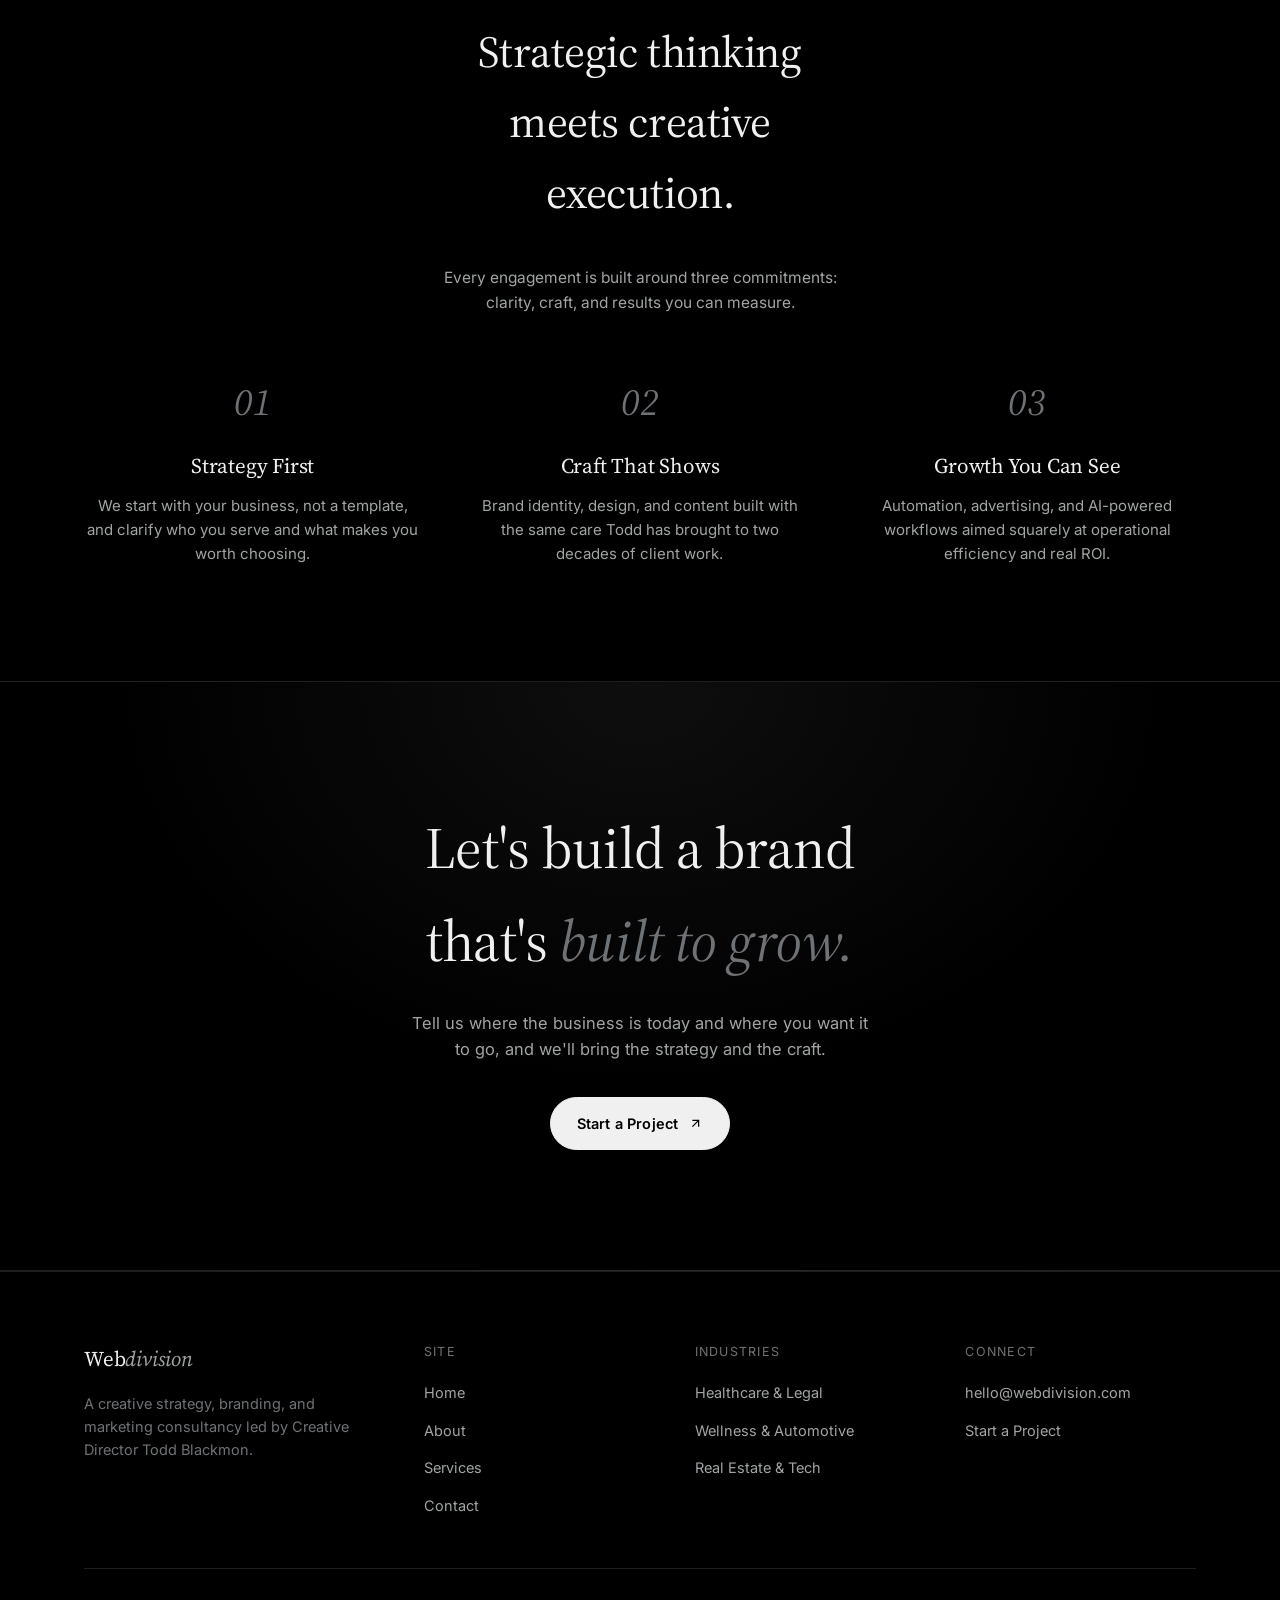
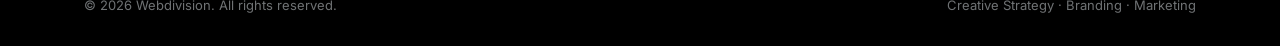
==== commit 6ec5cc05: "Add files via upload" ====
--- a/index.html
+++ b/index.html
@@ -3,7 +3,7 @@
 <head>
 <meta charset="UTF-8" />
 <meta name="viewport" content="width=device-width, initial-scale=1" />
-<title>Webdivision — Creative Strategy, Branding & Marketing Consultancy</title>
+<title>Webdivision: Creative Strategy, Branding & Marketing Consultancy</title>
 <meta name="description" content="Webdivision is a creative strategy, branding, and marketing consultancy helping businesses build stronger brands, better customer experiences, and measurable growth. Led by Creative Director Todd Blackmon." />
 <link rel="preconnect" href="https://fonts.googleapis.com" />
 <link rel="preconnect" href="https://fonts.gstatic.com" crossorigin />
@@ -35,8 +35,8 @@
     <div class="wrap center">
       <div class="hero-badge" aria-hidden="true"><span>W</span></div>
       <p class="eyebrow">Creative Strategy &amp; Brand Consultancy</p>
-      <h1 style="margin-top:20px;">Build a brand that <em>earns</em> attention — and keeps it.</h1>
-      <p class="hero-sub">Webdivision helps businesses build stronger brands, create better customer experiences, and generate measurable growth — combining strategic thinking with sharp creative execution.</p>
+      <h1 style="margin-top:20px;">Build a brand that <em>earns</em> attention and keeps it.</h1>
+      <p class="hero-sub">Webdivision helps businesses build stronger brands, create better customer experiences, and generate measurable growth by combining strategic thinking with sharp creative execution.</p>
       <div class="hero-actions">
         <a href="services.html" class="btn btn-primary">
           Explore Services
@@ -48,7 +48,7 @@
         </a>
       </div>
       <div class="hero-meta">
-        <span><strong>Todd Blackmon</strong> — Creative Director</span>
+        <span><strong>Todd Blackmon</strong>, Creative Director</span>
         <span><strong>20+ Years</strong> of Experience</span>
         <span><strong>7 Industries</strong> Served</span>
       </div>
@@ -71,8 +71,8 @@
         <h2 style="margin-top:14px;">Hands-on leadership. End-to-end creative support.</h2>
       </div>
       <div data-reveal>
-        <p class="body-copy">Webdivision is a creative strategy, branding, and marketing consultancy that helps businesses build stronger brands, create better customer experiences, and generate measurable growth. Founded by Creative Director Todd Blackmon, we bring together more than two decades of experience in brand development, marketing strategy, digital design, and content creation.</p>
-        <p class="body-copy">From startups and local businesses to national brands and multi-location organizations, we deliver work that is visually compelling, strategically aligned, and focused on real business results. <a href="about.html" style="text-decoration:underline; text-underline-offset:3px; color:var(--accent-dark);">Learn more about our approach →</a></p>
+        <p class="body-copy">Webdivision is a creative strategy, branding, and marketing consultancy that helps businesses build stronger brands, create better customer experiences, and generate measurable growth. Webdivision is led by Creative Director Todd Blackmon, who has more than 20 years of experience leading multi-disciplinary teams to deliver award-winning brand strategies and marketing campaigns across digital, print, and video.</p>
+        <p class="body-copy">From startups and local businesses to national brands and multi-location organizations, Webdivision delivers work that is visually compelling, strategically aligned, and focused on real business results. Past campaigns have increased client engagement by as much as 40 percent, grown web traffic by 50 percent year over year, and improved tradeshow lead capture by 25 percent. <a href="about.html" style="text-decoration:underline; text-underline-offset:3px; color:var(--muted);">Learn more about our approach</a></p>
       </div>
     </div>
   </section>
@@ -87,7 +87,7 @@
           <p class="eyebrow">What We Do</p>
           <h2>Strategy and execution under one roof.</h2>
         </div>
-        <p class="lead">Nine disciplines, one connected team — so your brand, your site, and your campaigns finally pull in the same direction.</p>
+        <p class="lead">Nine disciplines and one connected team, so your brand, your site, and your campaigns finally pull in the same direction.</p>
       </div>
     </div>
     <div class="services-grid" data-reveal>
@@ -123,13 +123,13 @@
           <p class="eyebrow">Our Approach</p>
           <h2>Strategic thinking meets creative execution.</h2>
         </div>
-        <p class="lead">Every engagement is built around three commitments — to clarity, craft, and results you can measure.</p>
+        <p class="lead">Every engagement is built around three commitments: clarity, craft, and results you can measure.</p>
       </div>
       <div class="pillars">
         <div class="pillar" data-reveal>
           <p class="index">01</p>
           <h3>Strategy First</h3>
-          <p>We start with your business, not a template — clarifying who you serve and what makes you worth choosing.</p>
+          <p>We start with your business, not a template, and clarify who you serve and what makes you worth choosing.</p>
         </div>
         <div class="pillar" data-reveal>
           <p class="index">02</p>
@@ -149,7 +149,7 @@
   <section class="cta-band">
     <div class="wrap" data-reveal>
       <h2>Let's build a brand that's <em>built to grow.</em></h2>
-      <p>Tell us where the business is today and where you want it to go — we'll bring the strategy and the craft.</p>
+      <p>Tell us where the business is today and where you want it to go, and we'll bring the strategy and the craft.</p>
       <a href="contact.html" class="btn btn-accent">
         Start a Project
         <svg viewBox="0 0 24 24" fill="none" stroke="currentColor" stroke-width="2"><path d="M7 17 17 7M7 7h10v10"/></svg>
--- a/styles.css
+++ b/styles.css
@@ -349,7 +349,7 @@
   color: var(--muted);
 }
 .marquee-track span::after {
-  content: "—";
+  content: "\2022";
   margin-left: 30px;
   color: var(--line-strong);
   font-style: normal;
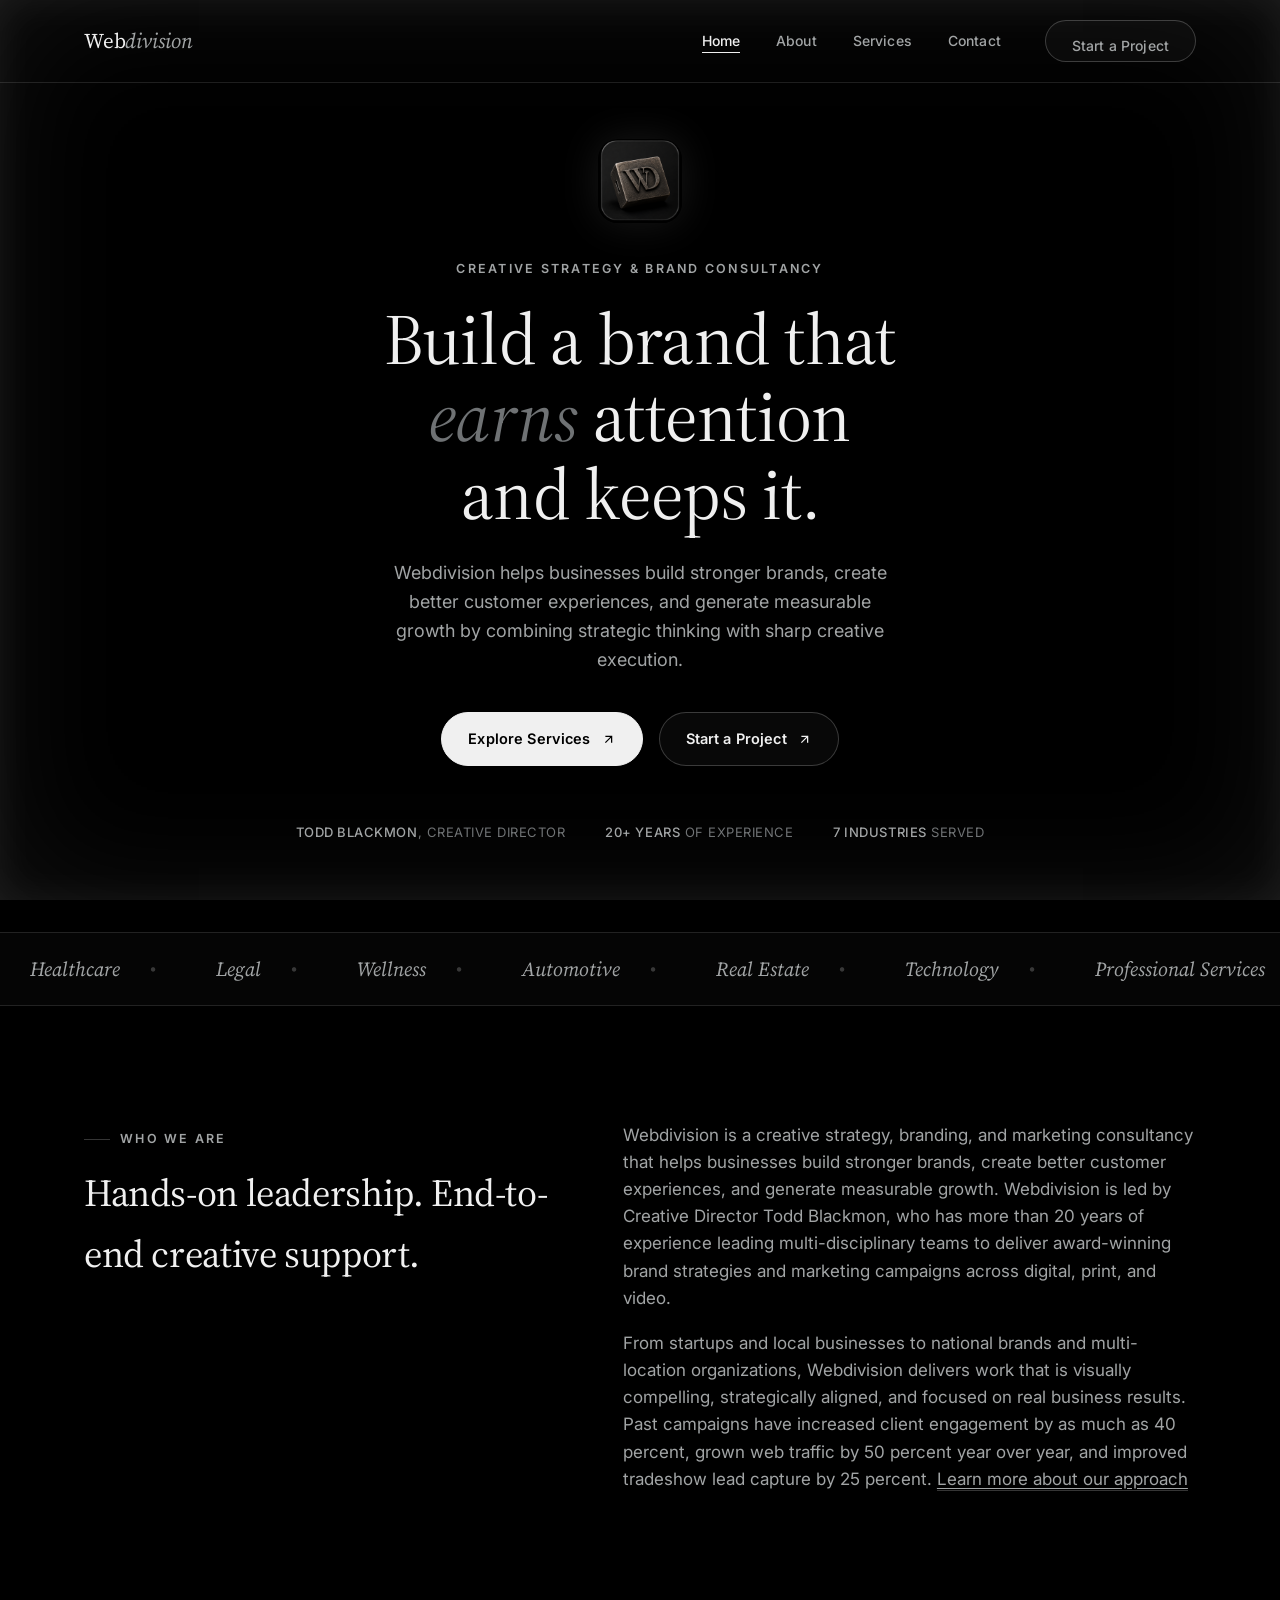
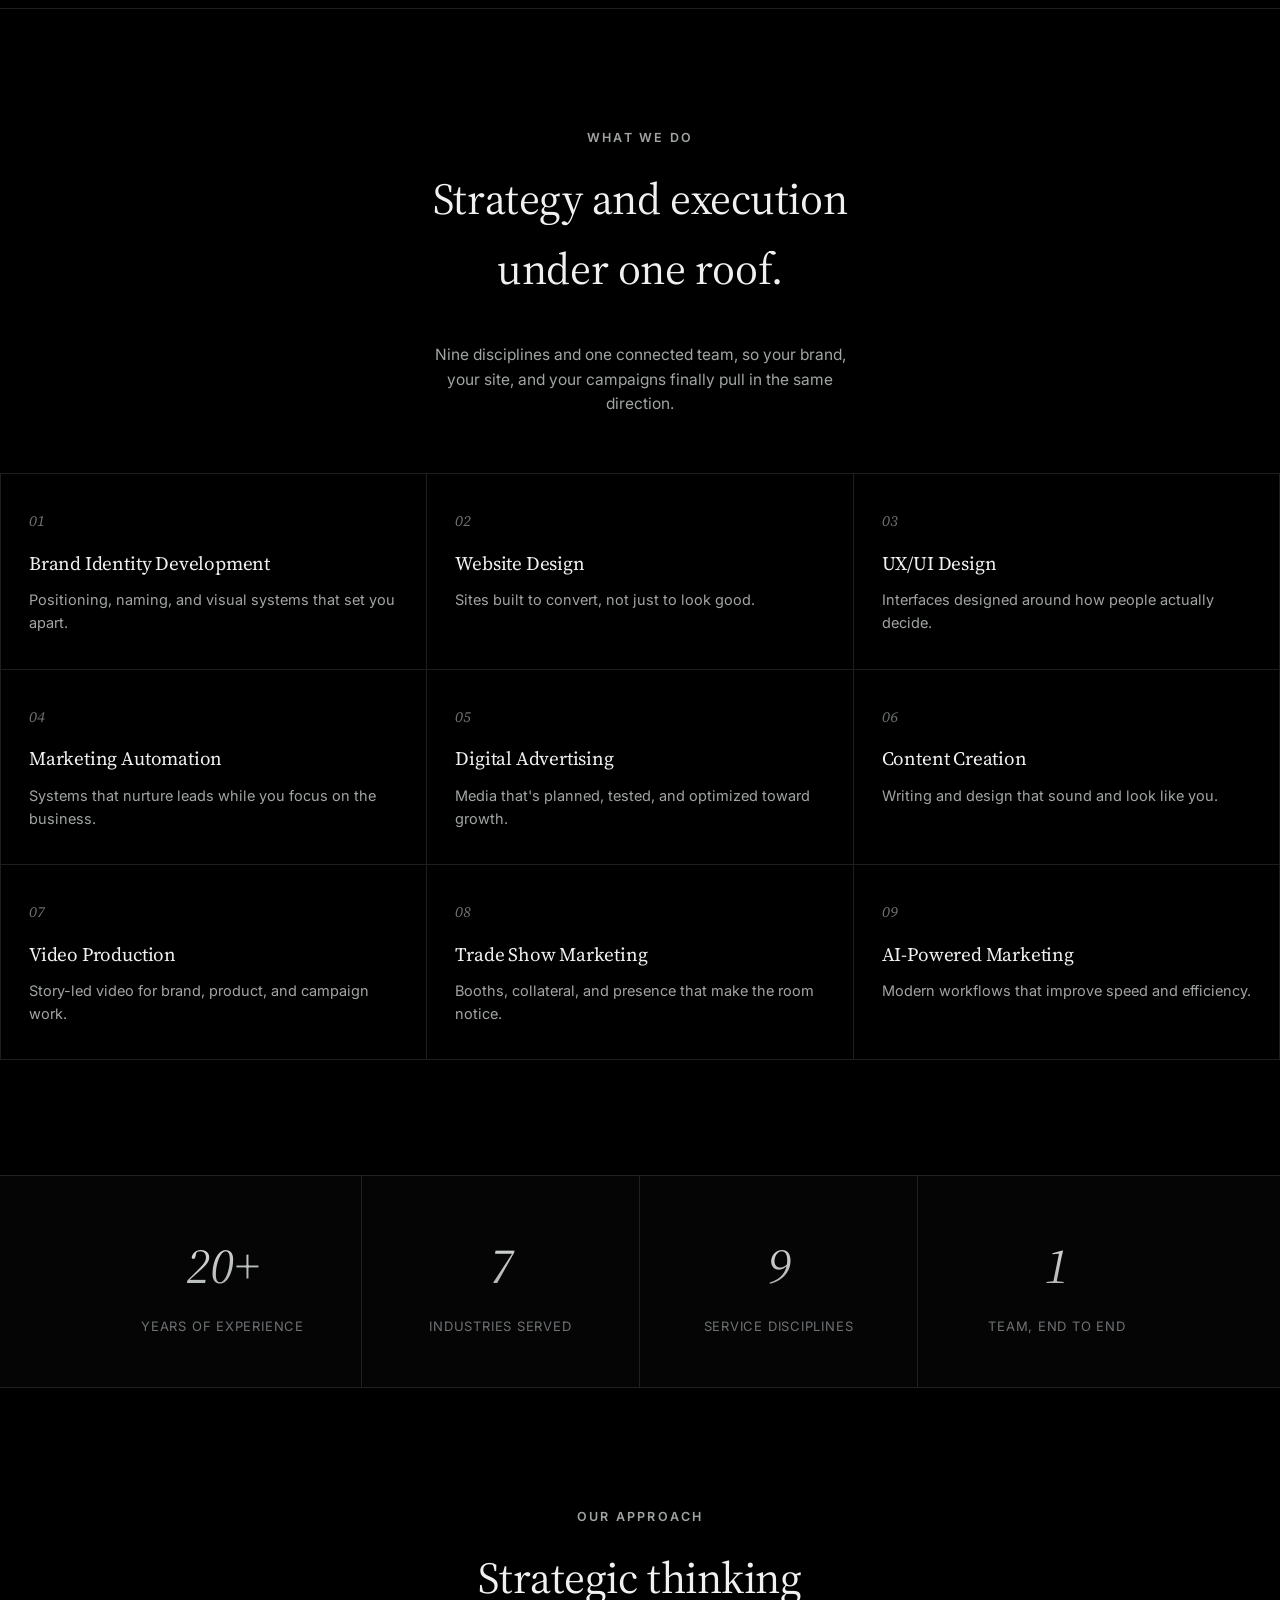
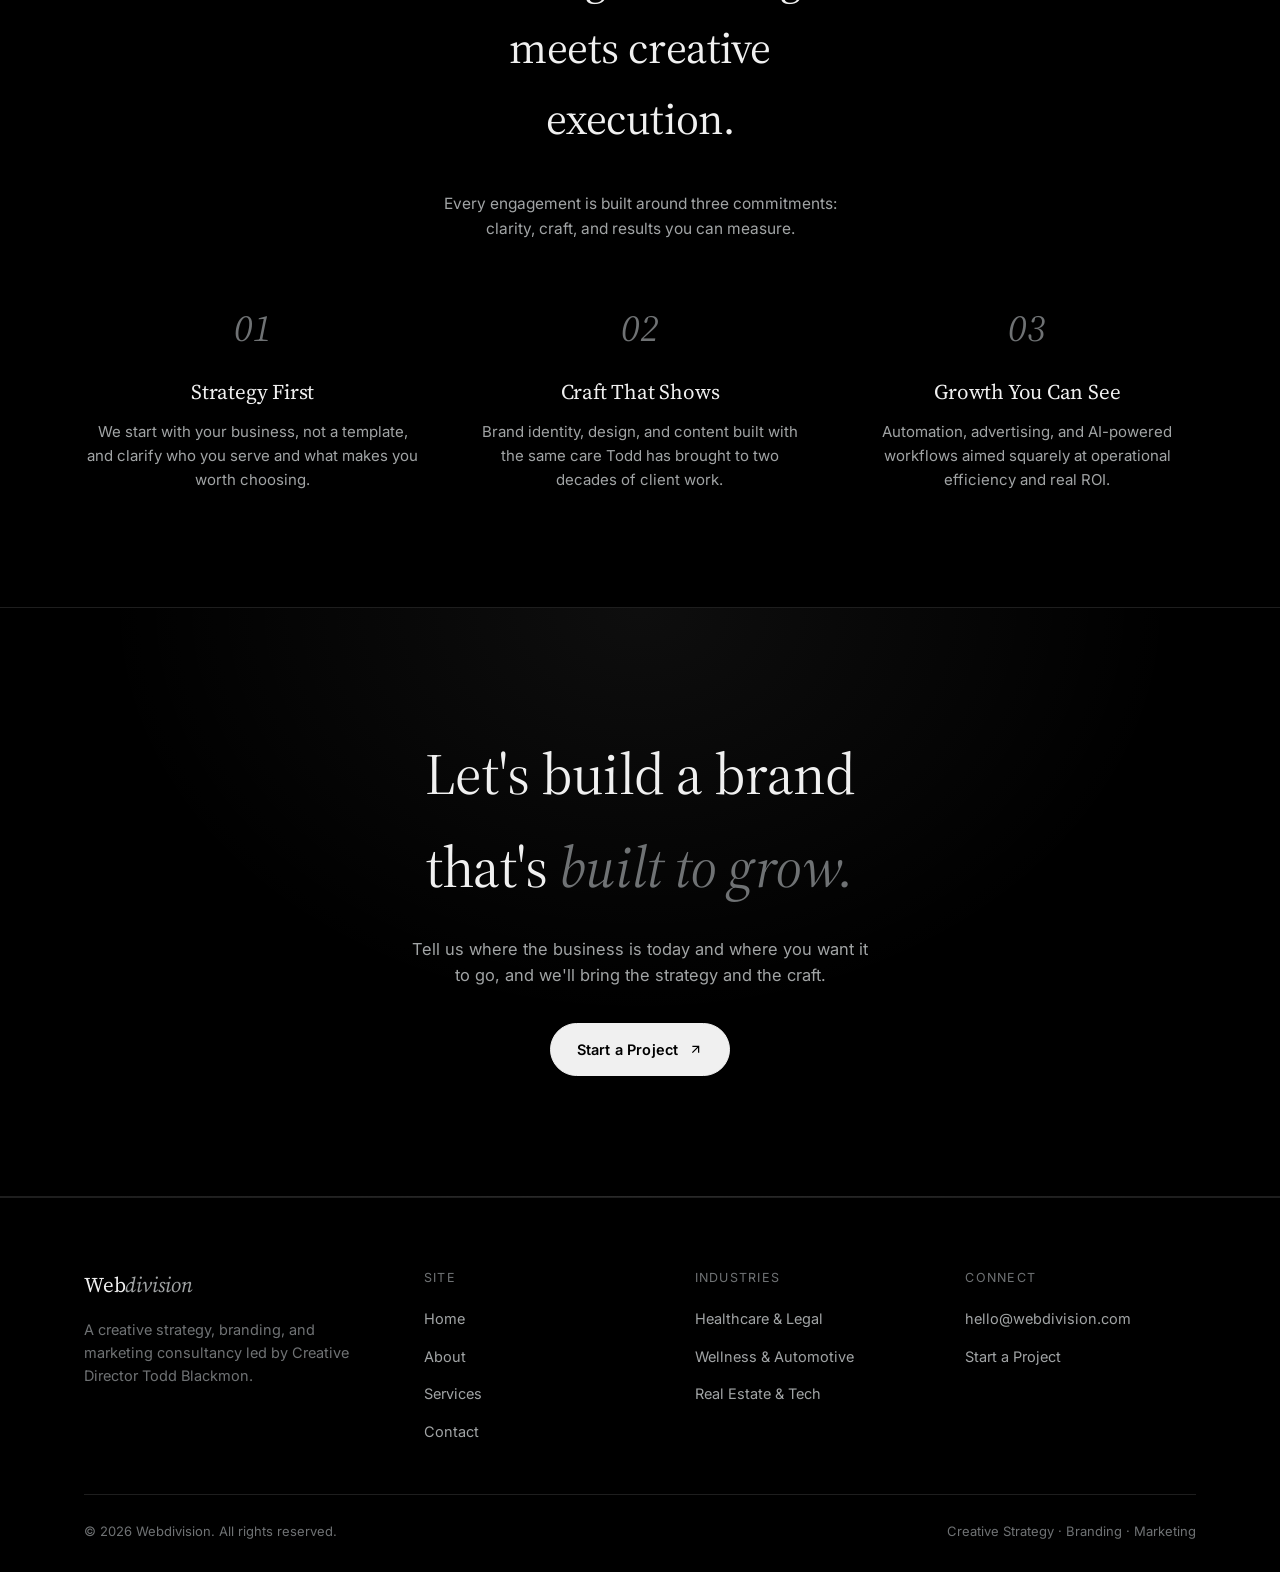
==== commit 3daae836: "Add files via upload" ====
--- a/index.html
+++ b/index.html
@@ -9,6 +9,7 @@
 <link rel="preconnect" href="https://fonts.gstatic.com" crossorigin />
 <link href="https://fonts.googleapis.com/css2?family=Source+Serif+4:ital,opsz,wght@0,8..60,400;0,8..60,500;1,8..60,400;1,8..60,500&family=Inter:wght@400;500;600;700&display=swap" rel="stylesheet" />
 <link rel="stylesheet" href="styles.css" />
+<link rel="icon" type="image/png" href="favicon.png" />
 </head>
 <body>
 
@@ -33,7 +34,7 @@
   <!-- Hero -->
   <section class="hero">
     <div class="wrap center">
-      <div class="hero-badge" aria-hidden="true"><span>W</span></div>
+      <div class="hero-badge" aria-hidden="true"><img src="wd-logo.png" alt="" /></div>
       <p class="eyebrow">Creative Strategy &amp; Brand Consultancy</p>
       <h1 style="margin-top:20px;">Build a brand that <em>earns</em> attention and keeps it.</h1>
       <p class="hero-sub">Webdivision helps businesses build stronger brands, create better customer experiences, and generate measurable growth by combining strategic thinking with sharp creative execution.</p>
--- a/styles.css
+++ b/styles.css
@@ -14,6 +14,7 @@
   --surface: rgba(240, 240, 240, 0.035);
   --surface-hover: rgba(240, 240, 240, 0.07);
   --glow: rgba(240, 240, 240, 0.5);
+  --reveal-red: #e03a2a;
 
   --serif: "Source Serif 4", "Iowan Old Style", serif;
   --sans: "Inter", ui-sans-serif, system-ui, sans-serif;
@@ -262,31 +263,23 @@
    ========================================================================== */
 .hero {
   position: relative;
-  padding: clamp(70px, 12vw, 130px) 0 clamp(60px, 8vw, 90px);
+  padding: clamp(28px, 5vw, 56px) 0 clamp(60px, 8vw, 90px);
   overflow: hidden;
   text-align: center;
 }
 .hero-badge {
-  width: 76px;
-  height: 76px;
-  margin: 0 auto 40px;
+  width: 84px;
+  height: 84px;
+  margin: 0 auto 32px;
   border-radius: 20px;
-  background: linear-gradient(160deg, #2a2a2a 0%, #060606 65%);
-  border: 1px solid var(--line-strong);
-  display: flex;
-  align-items: center;
-  justify-content: center;
-  box-shadow: 0 0 40px rgba(240,240,240,0.08), inset 0 1px 0 rgba(255,255,255,0.08);
-}
-.hero-badge span {
-  font-family: var(--serif);
-  font-size: 28px;
-  font-style: italic;
-  color: var(--ink);
-  background: linear-gradient(160deg, #fff, #8a8a8a);
-  -webkit-background-clip: text;
-  background-clip: text;
-  -webkit-text-fill-color: transparent;
+  overflow: hidden;
+  box-shadow: 0 0 40px rgba(240,240,240,0.1), inset 0 1px 0 rgba(255,255,255,0.06);
+}
+.hero-badge img {
+  width: 100%;
+  height: 100%;
+  object-fit: cover;
+  display: block;
 }
 .hero h1 {
   font-size: clamp(38px, 5.6vw, 76px);
@@ -296,6 +289,53 @@
   font-weight: 400;
 }
 .hero h1 .dim { color: var(--muted-dim); }
+
+/* ---------- Kinetic word reveal (hero headline) ---------- */
+.hero h1 .reveal-word {
+  --end-color: var(--ink);
+  display: inline-block;
+  opacity: 0;
+  filter: blur(9px);
+  transform: translateY(10px);
+  color: var(--muted-dim);
+  animation: word-reveal 2.6s cubic-bezier(.19,.84,.28,1) both;
+}
+.hero h1 .reveal-word--dim {
+  --end-color: var(--muted-dim);
+}
+@keyframes word-reveal {
+  0% {
+    opacity: 0;
+    filter: blur(9px);
+    transform: translateY(14px);
+    color: var(--muted-dim);
+    text-shadow: 0 0 0 rgba(224,58,42,0);
+  }
+  38% {
+    opacity: 1;
+    filter: blur(0);
+    transform: translateY(0);
+  }
+  52% {
+    color: var(--reveal-red);
+    text-shadow: 0 0 32px rgba(224,58,42,0.8);
+  }
+  100% {
+    opacity: 1;
+    filter: blur(0);
+    transform: translateY(0);
+    color: var(--end-color);
+    text-shadow: 0 0 0 rgba(224,58,42,0);
+  }
+}
+@media (prefers-reduced-motion: reduce) {
+  .hero h1 .reveal-word {
+    animation: none;
+    opacity: 1;
+    filter: none;
+    transform: none;
+  }
+}
 .hero-sub {
   max-width: 46ch;
   margin: 26px auto 0;
@@ -627,9 +667,7 @@
 }
 .founder-portrait {
   aspect-ratio: 4/5;
-  background:
-    radial-gradient(circle at 30% 20%, rgba(240,240,240,0.1), transparent 60%),
-    linear-gradient(160deg, #141414 0%, #000 70%);
+  background: linear-gradient(160deg, #141414 0%, #000 70%);
   border: 1px solid var(--line-strong);
   display: flex;
   align-items: flex-end;
@@ -637,6 +675,23 @@
   position: relative;
   overflow: hidden;
 }
+.founder-portrait img {
+  position: absolute;
+  inset: 0;
+  width: 100%;
+  height: 100%;
+  object-fit: cover;
+  filter: grayscale(100%) contrast(1.1) brightness(0.92);
+  z-index: 0;
+}
+.founder-portrait::after {
+  content: "";
+  position: absolute;
+  inset: 0;
+  background: linear-gradient(to top, rgba(0,0,0,0.88) 0%, rgba(0,0,0,0.1) 42%, transparent 62%);
+  z-index: 1;
+  pointer-events: none;
+}
 .founder-portrait::before {
   content: "TB";
   position: absolute;
@@ -644,13 +699,16 @@
   font-family: var(--serif);
   font-style: italic;
   font-size: 15px;
-  color: var(--muted-dim);
+  color: rgba(240,240,240,0.75);
+  z-index: 2;
 }
 .founder-portrait span {
   font-family: var(--serif);
   font-style: italic;
   color: var(--ink);
   font-size: 15px;
+  position: relative;
+  z-index: 2;
 }
 .founder-copy .quote {
   font-family: var(--serif);
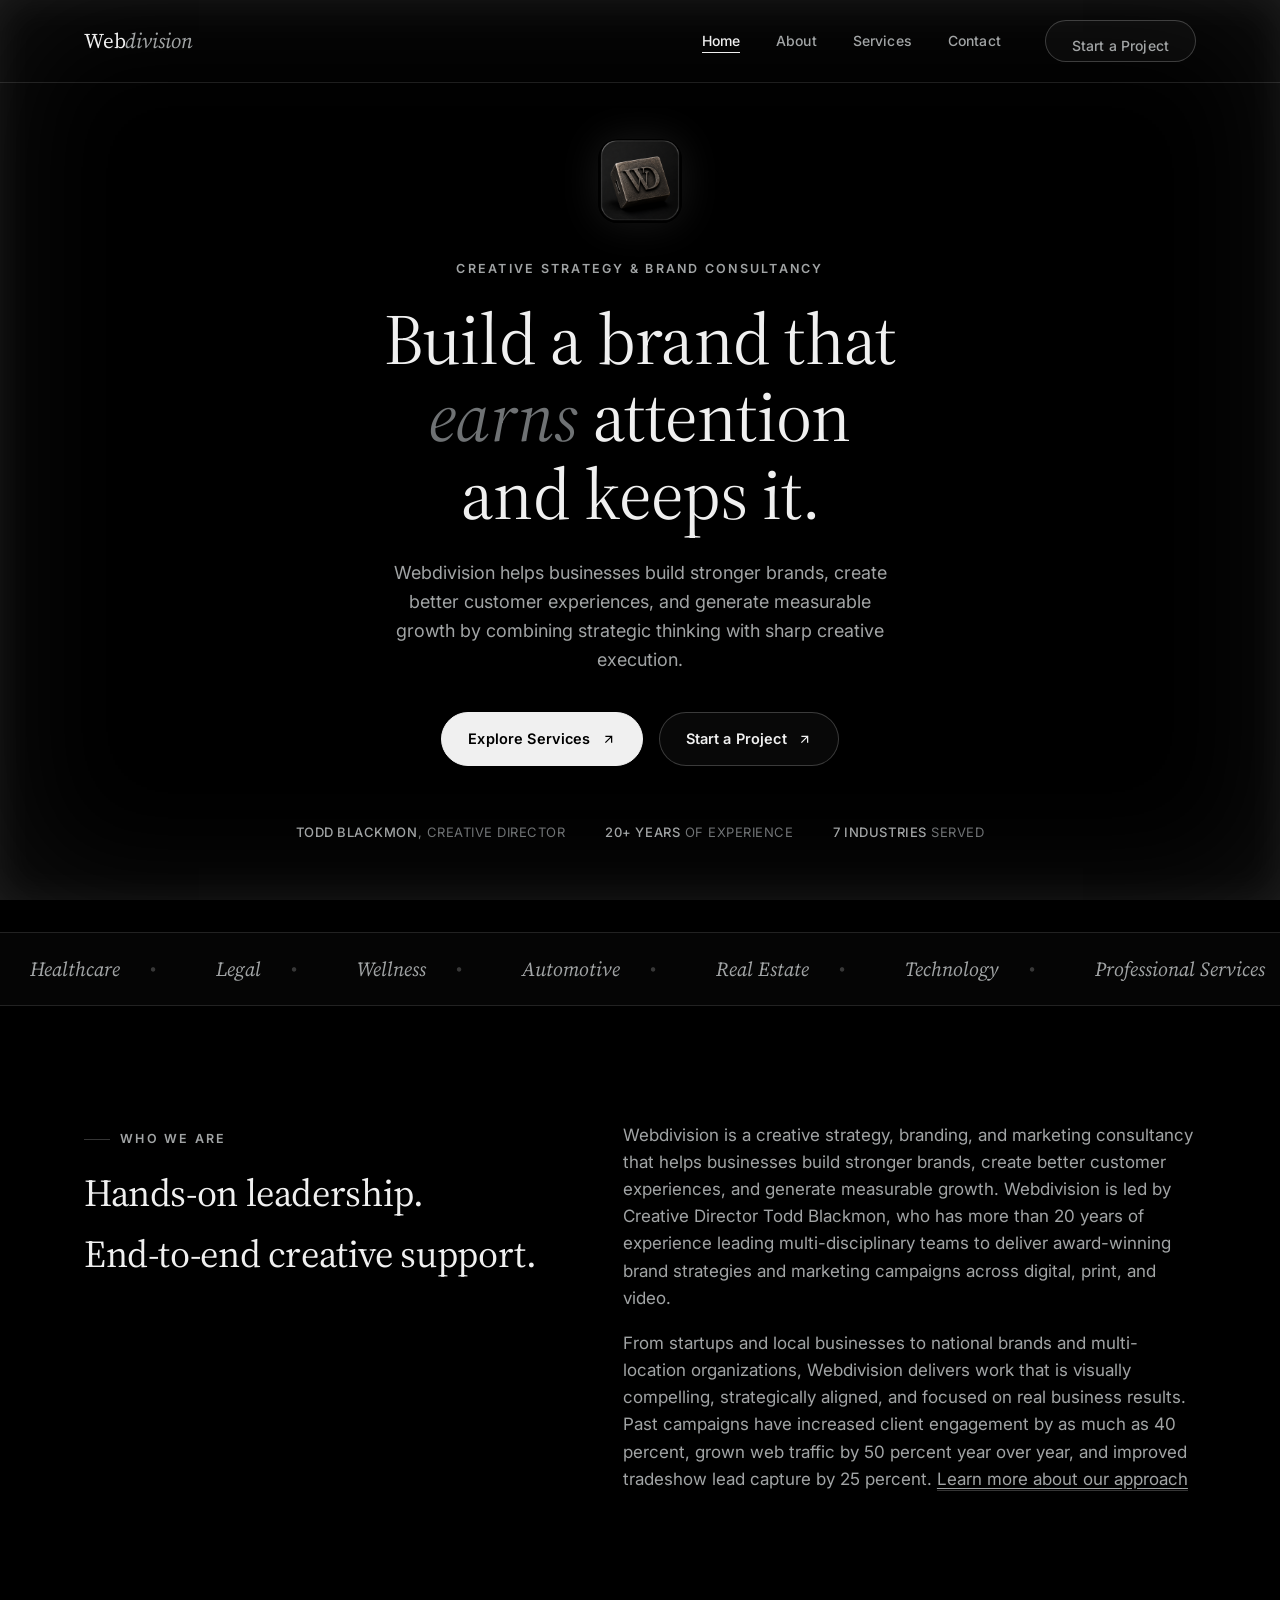
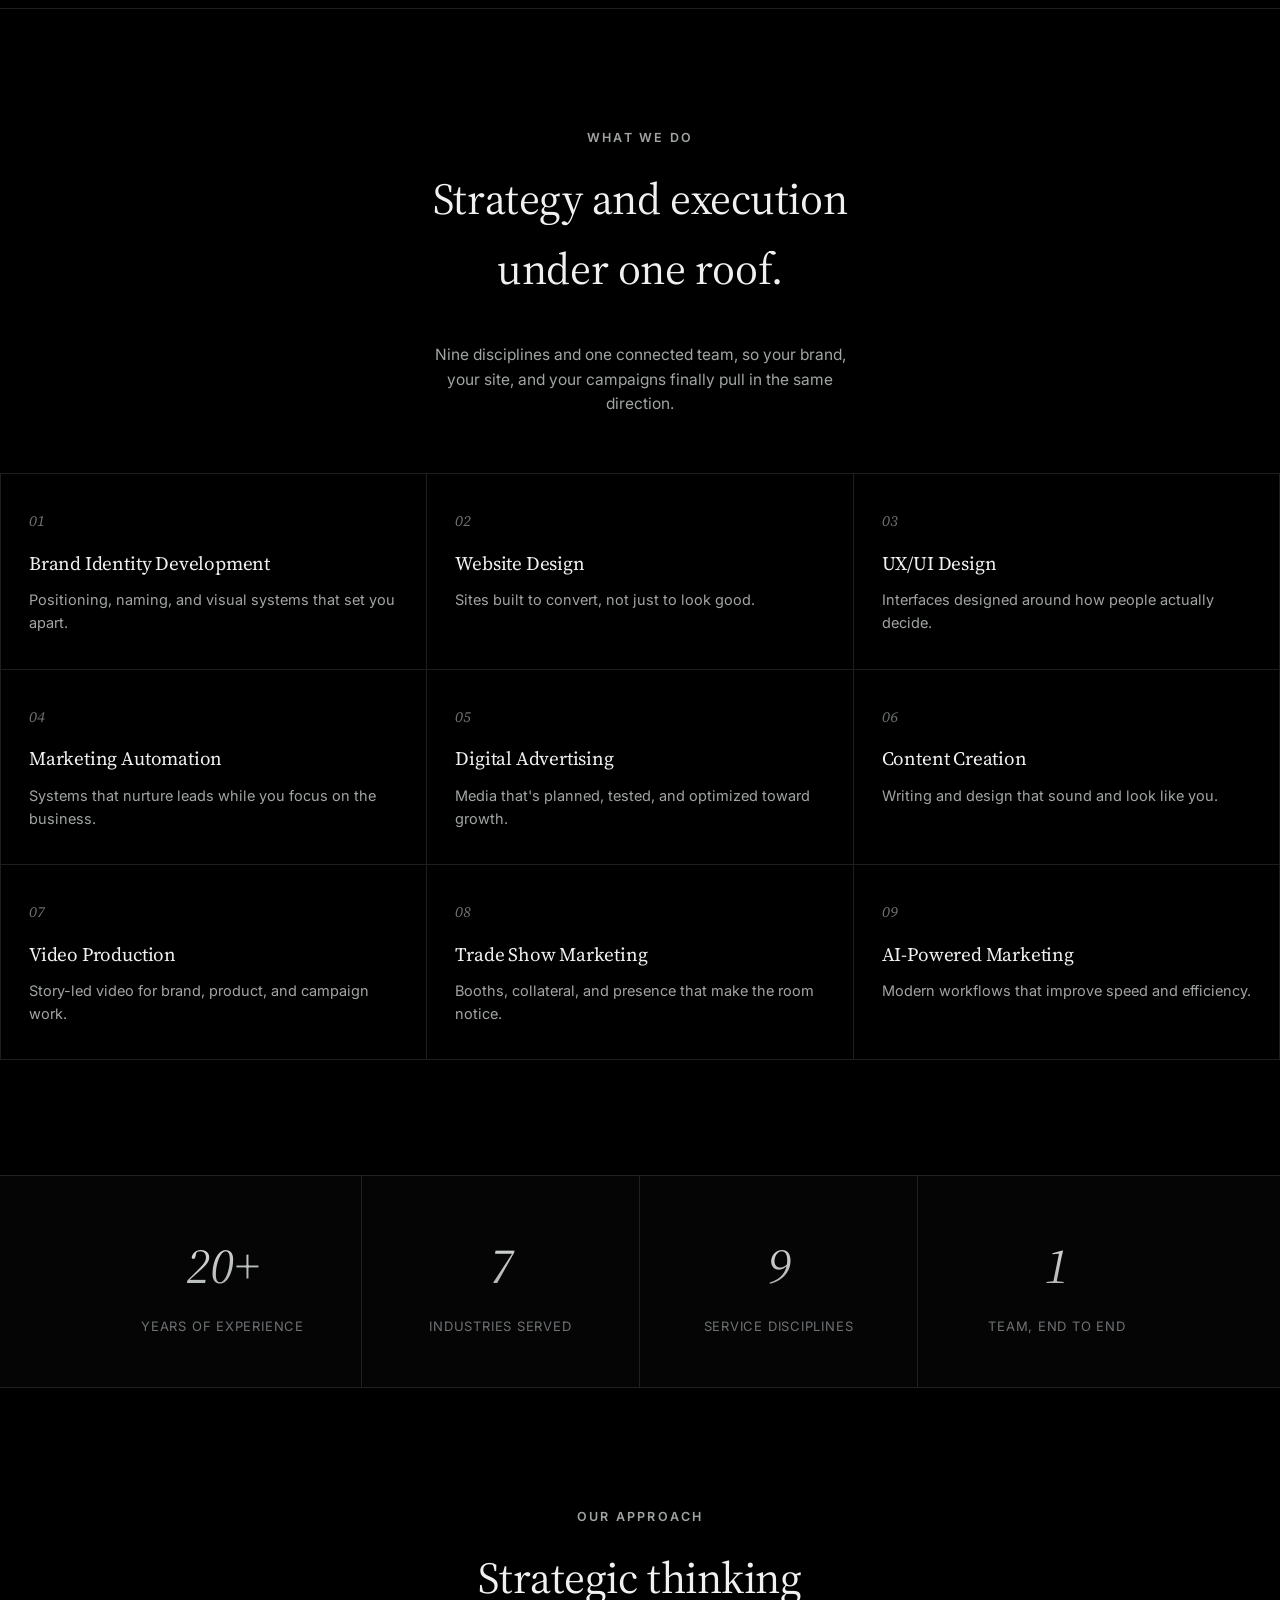
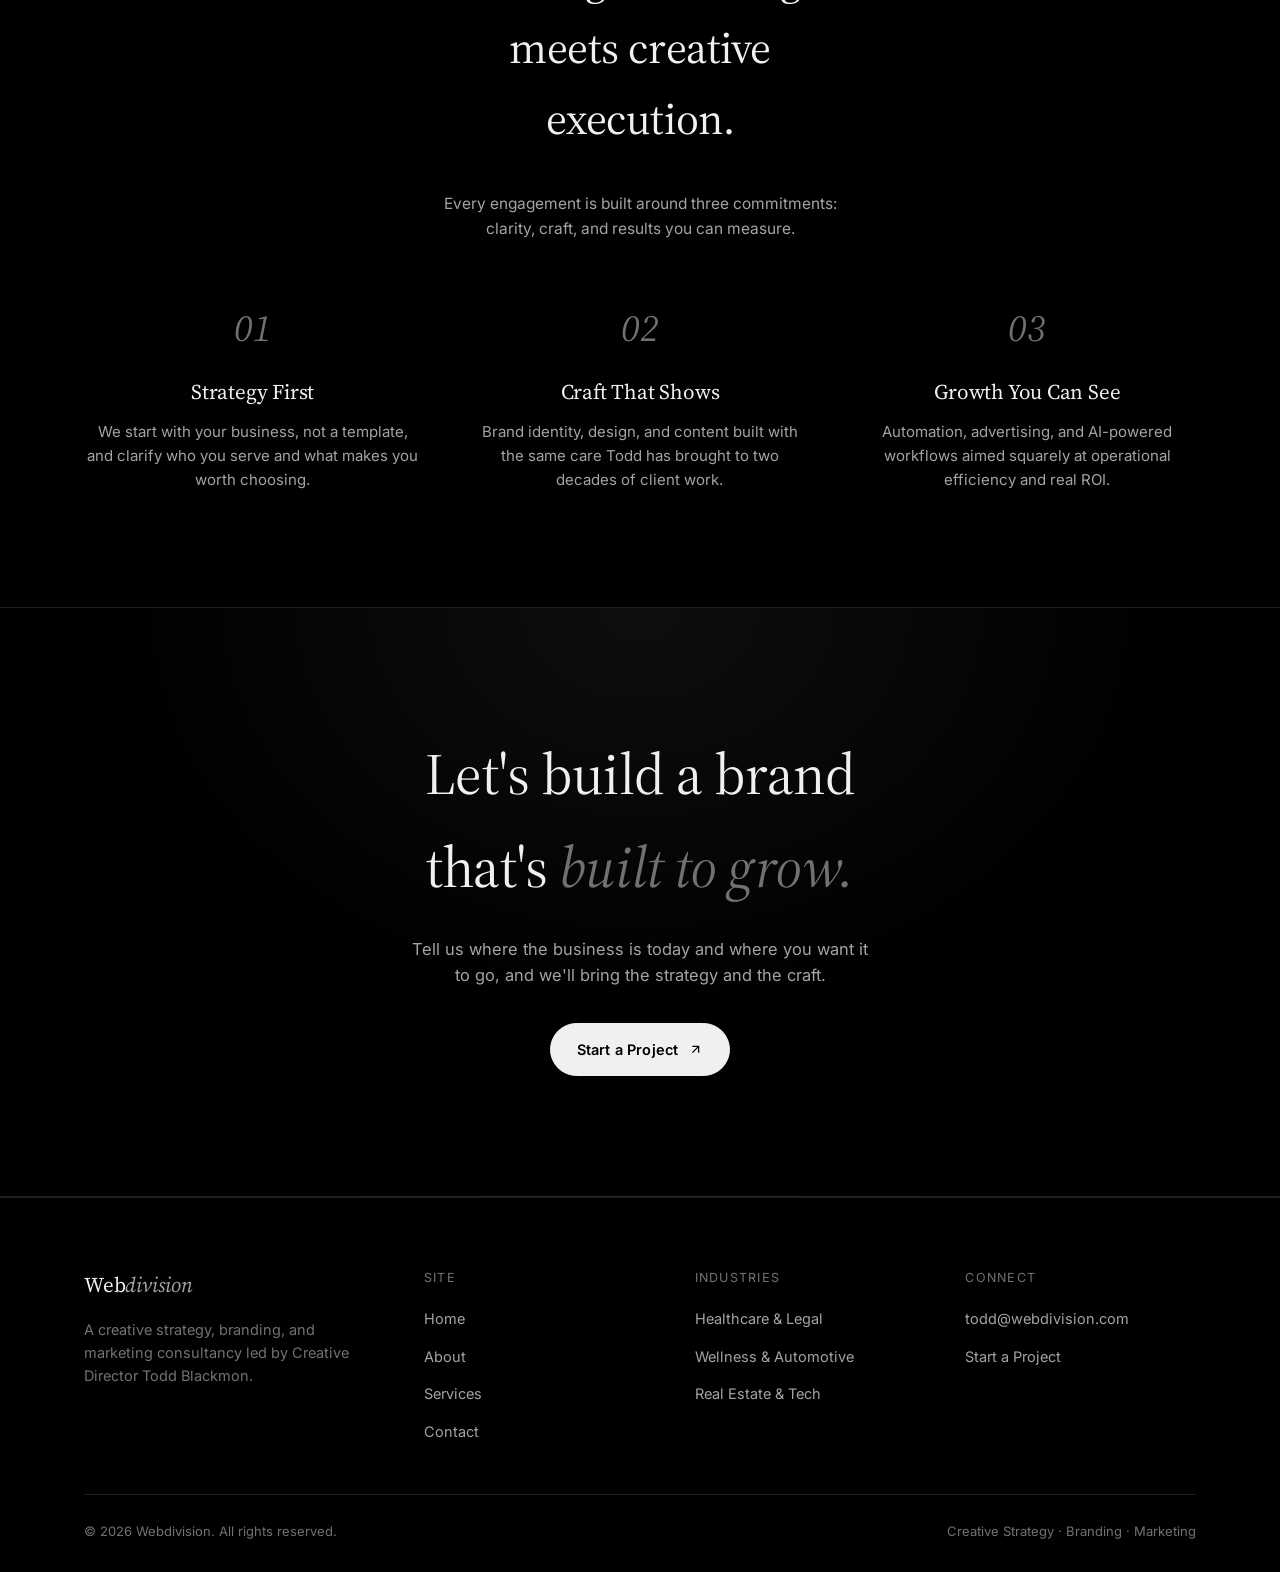
==== commit 7d3b0263: "Add files via upload" ====
--- a/index.html
+++ b/index.html
@@ -187,7 +187,7 @@
       <div class="footer-col">
         <h4>Connect</h4>
         <ul>
-          <li><a href="mailto:hello@webdivision.com">hello@webdivision.com</a></li>
+          <li><a href="mailto:todd@webdivision.com">todd@webdivision.com</a></li>
           <li><a href="contact.html">Start a Project</a></li>
         </ul>
       </div>
--- a/styles.css
+++ b/styles.css
@@ -290,8 +290,8 @@
 }
 .hero h1 .dim { color: var(--muted-dim); }
 
-/* ---------- Kinetic word reveal (hero headline) ---------- */
-.hero h1 .reveal-word {
+/* ---------- Kinetic word reveal (all page headings) ---------- */
+.reveal-word {
   --end-color: var(--ink);
   display: inline-block;
   opacity: 0;
@@ -299,9 +299,13 @@
   transform: translateY(10px);
   color: var(--muted-dim);
   animation: word-reveal 2.6s cubic-bezier(.19,.84,.28,1) both;
-}
-.hero h1 .reveal-word--dim {
+  animation-play-state: paused;
+}
+.reveal-word--dim {
   --end-color: var(--muted-dim);
+}
+.kinetic-in .reveal-word {
+  animation-play-state: running;
 }
 @keyframes word-reveal {
   0% {
@@ -329,8 +333,9 @@
   }
 }
 @media (prefers-reduced-motion: reduce) {
-  .hero h1 .reveal-word {
+  .reveal-word {
     animation: none;
+    animation-play-state: running;
     opacity: 1;
     filter: none;
     transform: none;
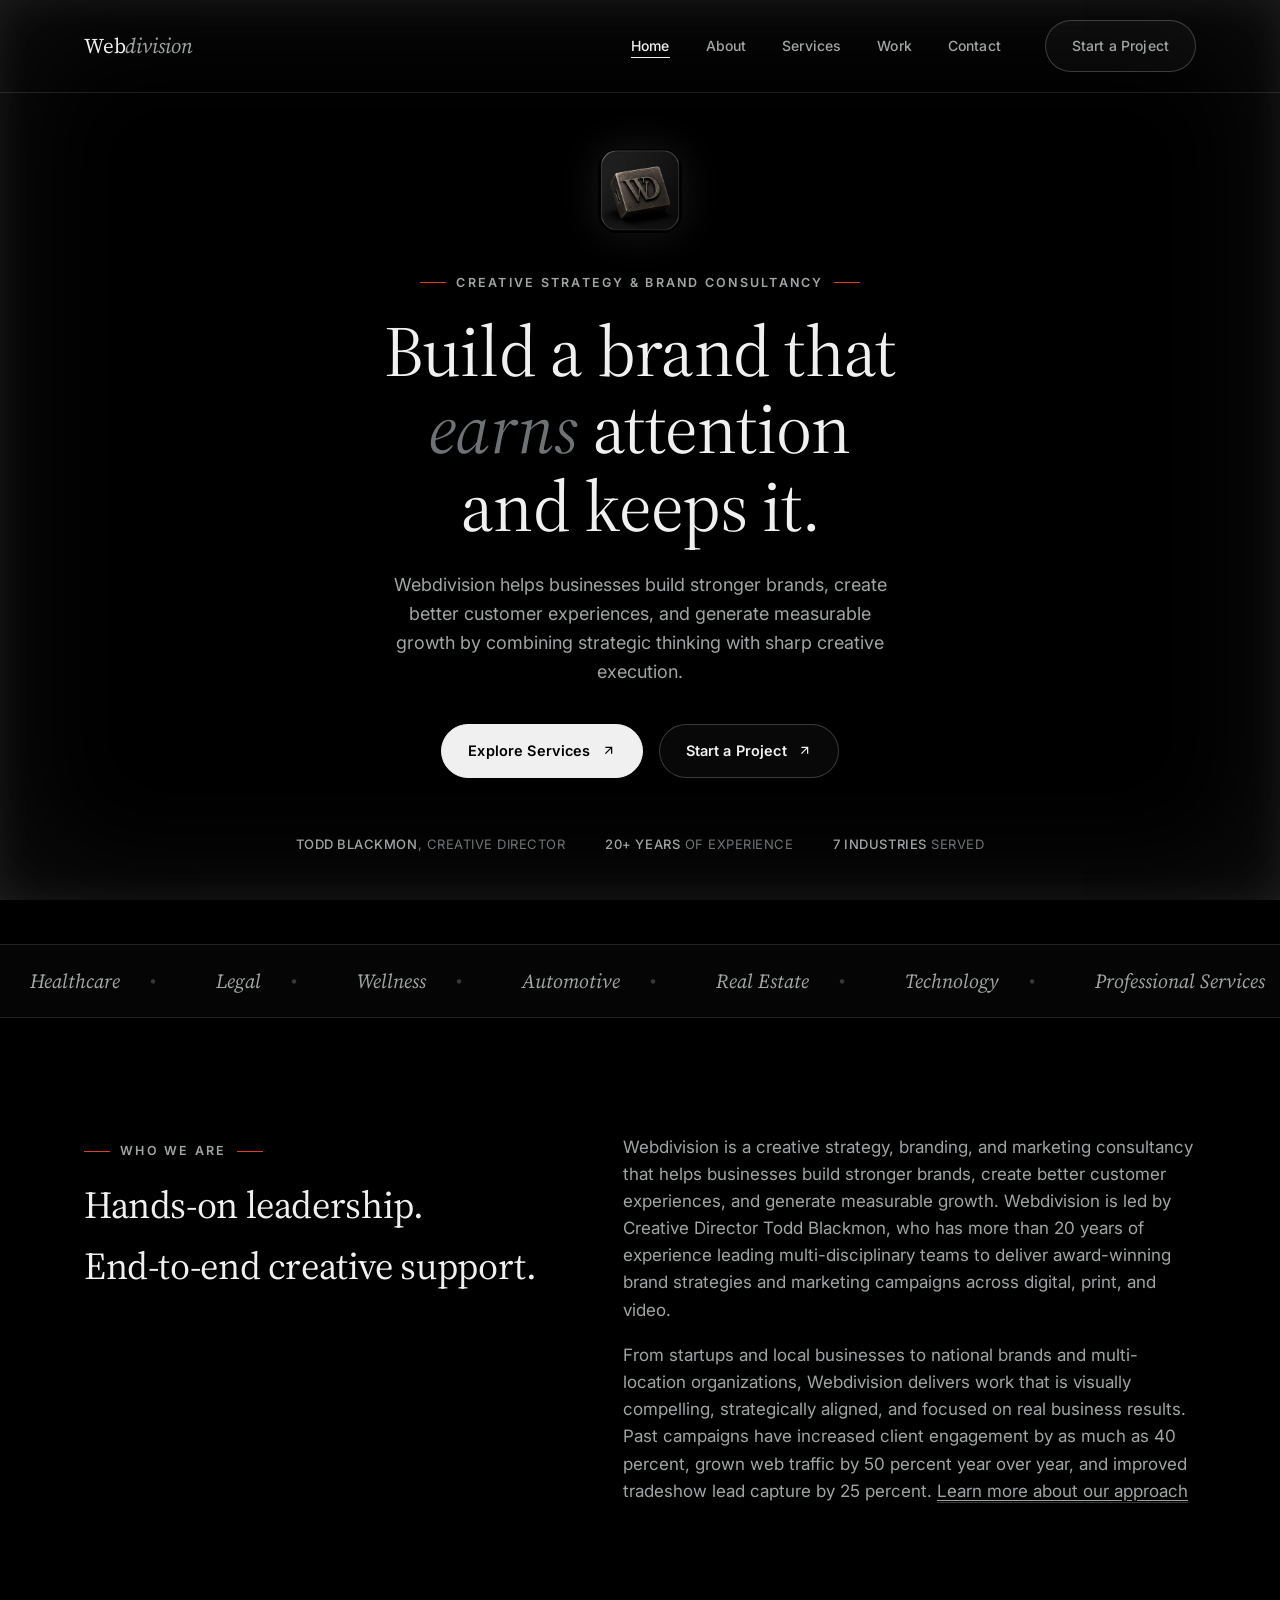
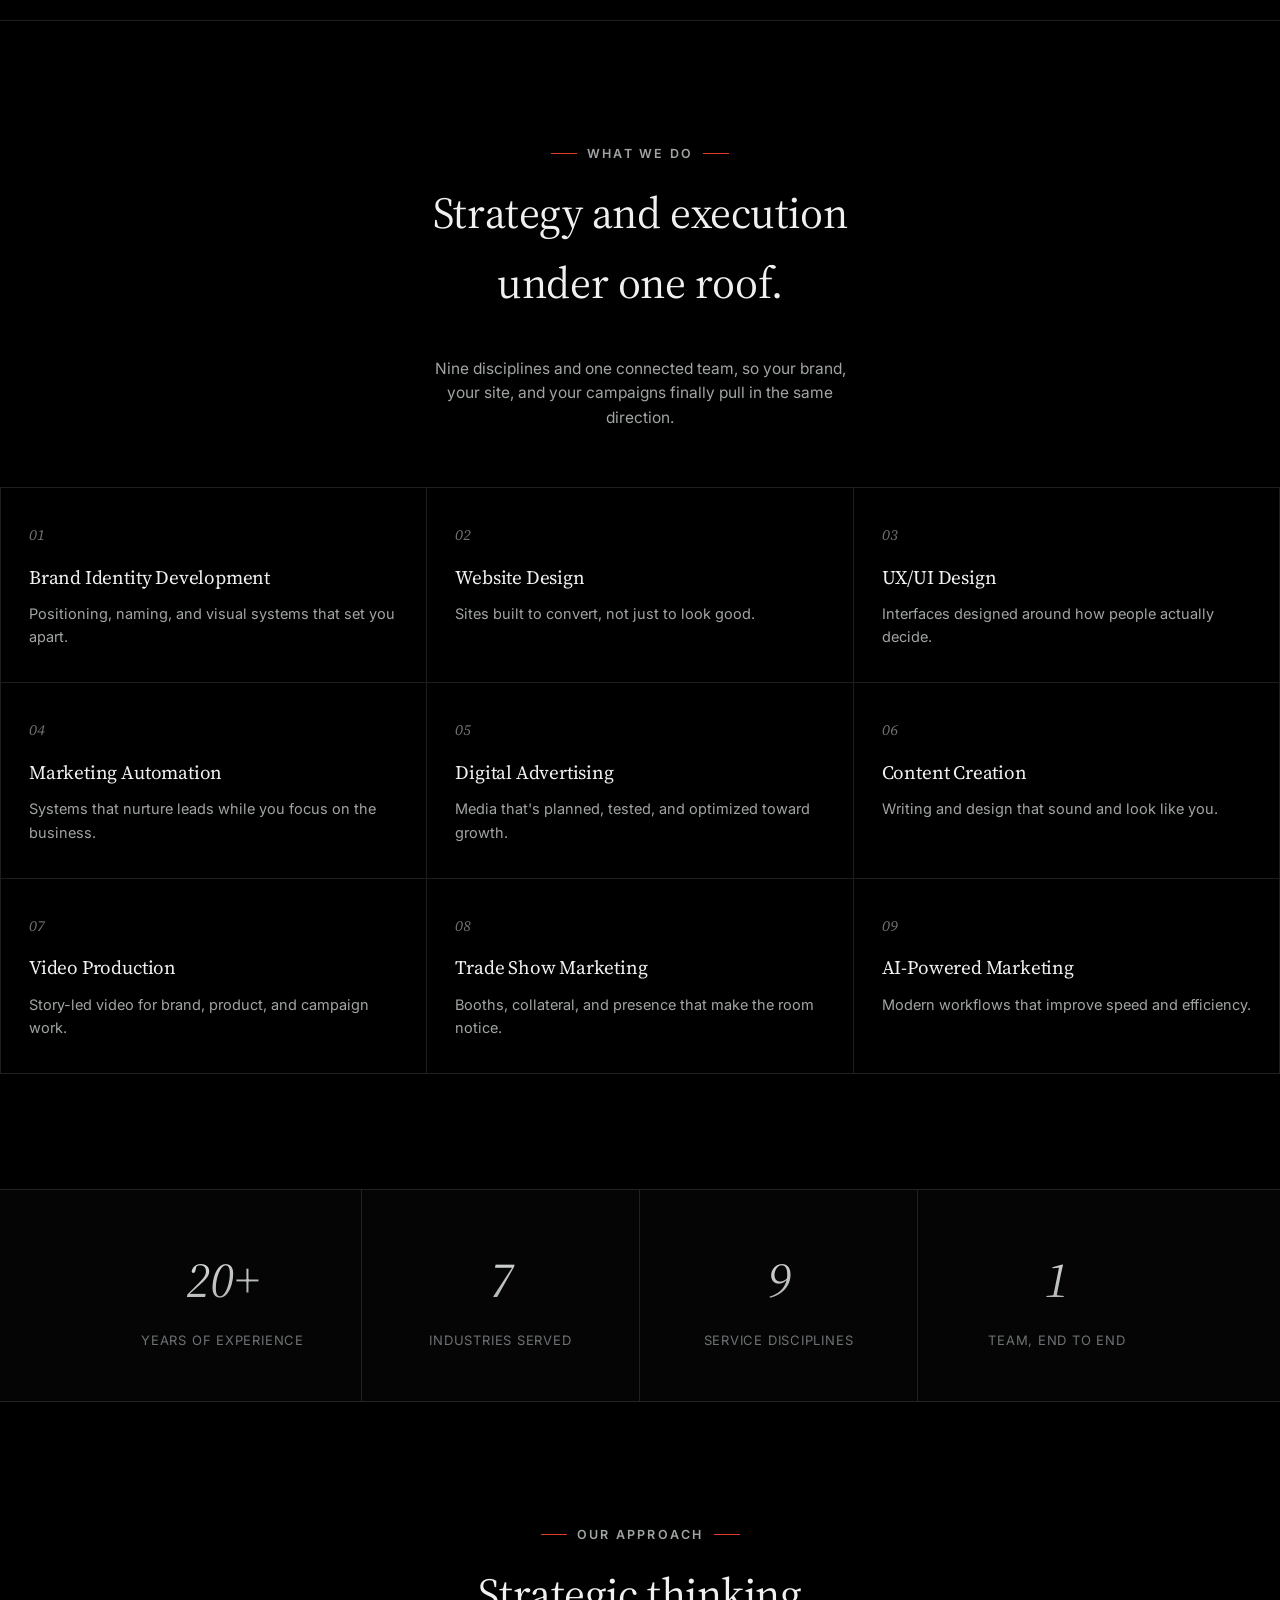
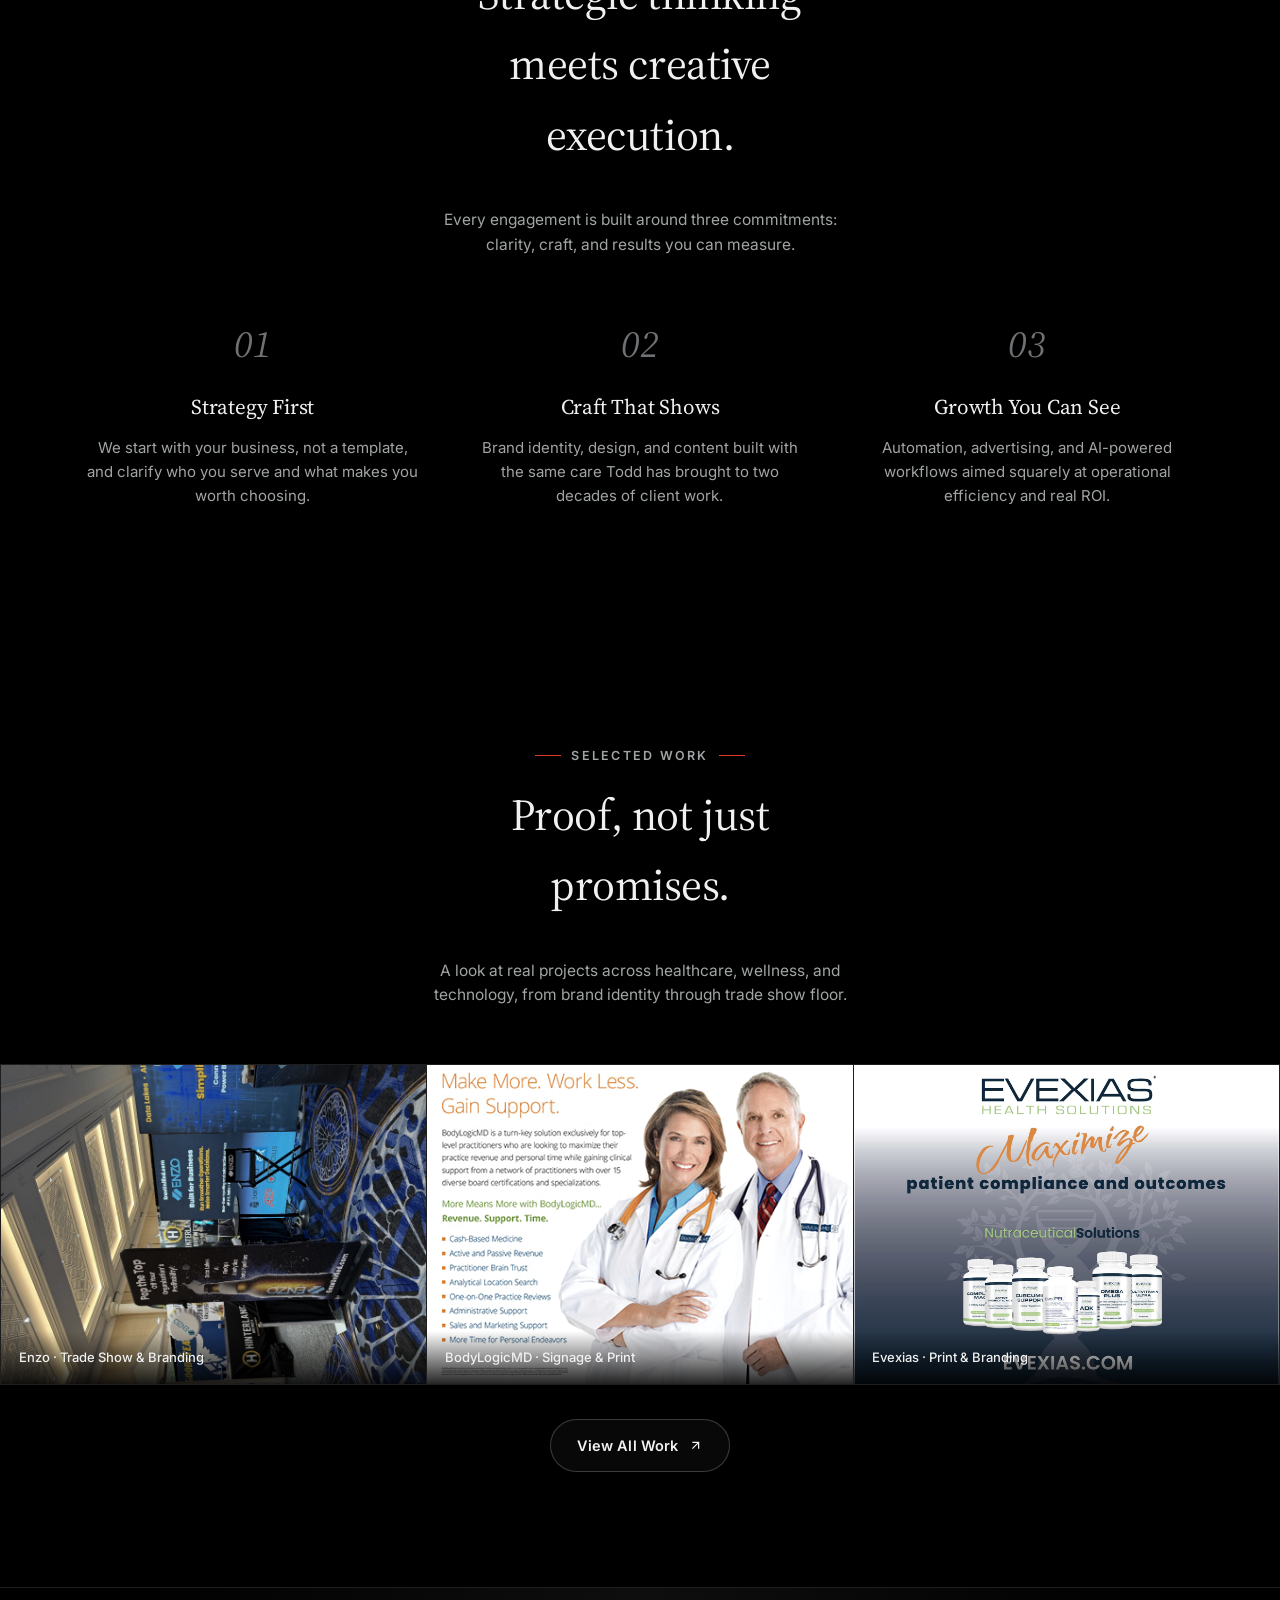
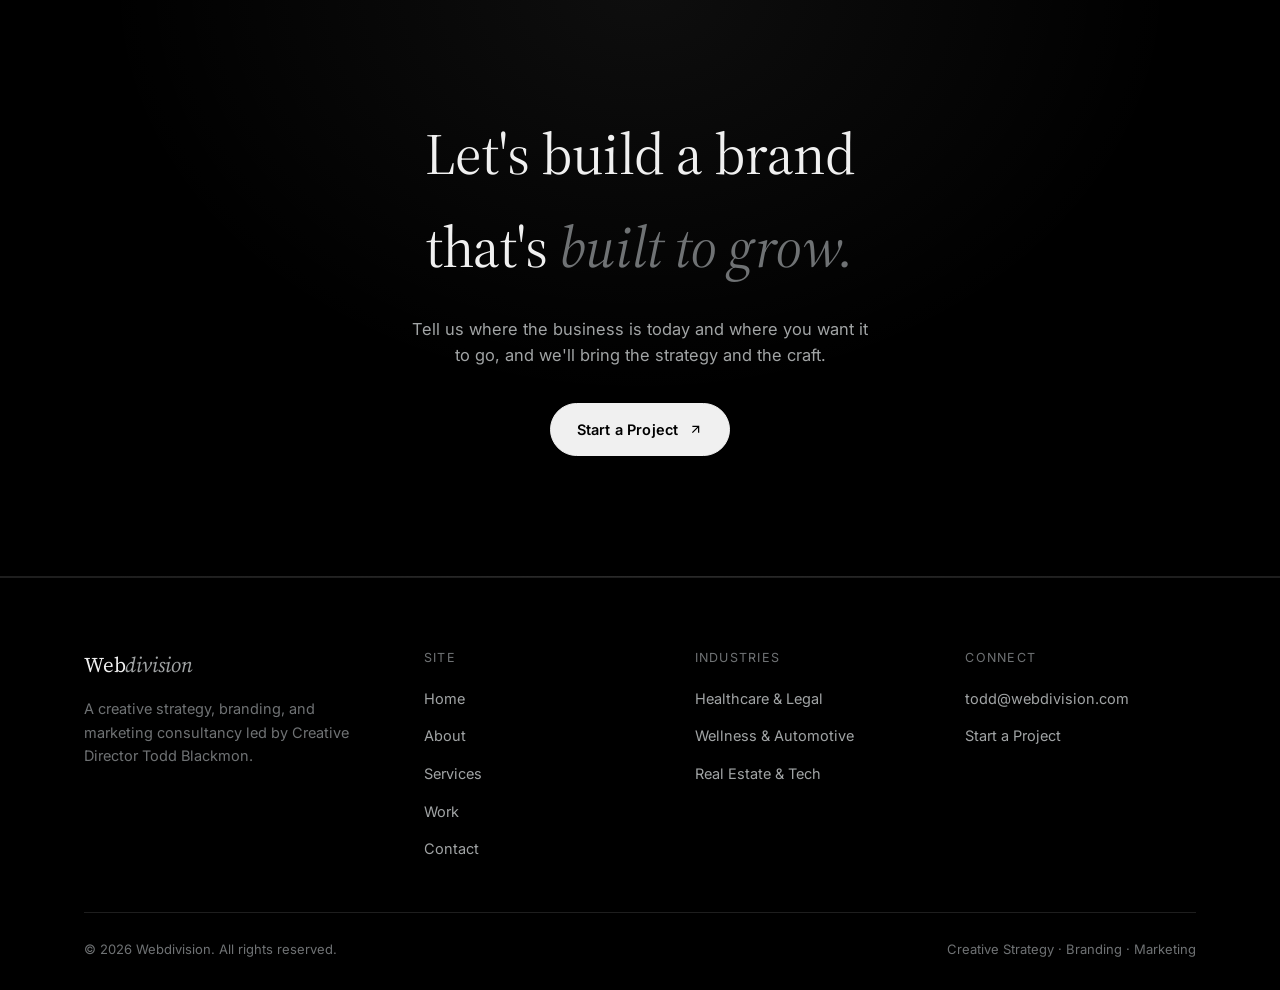
==== commit 541be1d5: "Add Work case-study page with Enzo, BodyLogicMD, and Evexias projects - New work.html: filterable ca" ====
--- a/index.html
+++ b/index.html
@@ -20,6 +20,7 @@
       <li><a href="index.html" aria-current="page">Home</a></li>
       <li><a href="about.html">About</a></li>
       <li><a href="services.html">Services</a></li>
+      <li><a href="work.html">Work</a></li>
       <li><a href="contact.html">Contact</a></li>
       <li class="nav-cta"><a href="contact.html" class="btn btn-ghost">Start a Project</a></li>
     </ul>
@@ -146,6 +147,39 @@
     </div>
   </section>
 
+  <!-- Selected work teaser -->
+  <section class="section-pad">
+    <div class="wrap">
+      <div class="section-head center" data-reveal>
+        <div>
+          <p class="eyebrow">Selected Work</p>
+          <h2>Proof, not just promises.</h2>
+        </div>
+        <p class="lead">A look at real projects across healthcare, wellness, and technology, from brand identity through trade show floor.</p>
+      </div>
+    </div>
+    <div class="work-teaser-grid" data-reveal>
+      <a href="work.html">
+        <img src="images/work/enzo/booth-wide.jpg" alt="Enzo trade show booth design" loading="lazy" />
+        <span class="teaser-label">Enzo &middot; Trade Show &amp; Branding</span>
+      </a>
+      <a href="work.html">
+        <img src="images/work/bodylogicmd/signage-3.jpg" alt="BodyLogicMD trade show signage" loading="lazy" />
+        <span class="teaser-label">BodyLogicMD &middot; Signage &amp; Print</span>
+      </a>
+      <a href="work.html">
+        <img src="images/work/evexias/sell-sheet-2.jpg" alt="Evexias nutraceutical sell sheet" loading="lazy" />
+        <span class="teaser-label">Evexias &middot; Print &amp; Branding</span>
+      </a>
+    </div>
+    <div class="wrap" style="text-align:center; margin-top:34px;">
+      <a href="work.html" class="btn btn-ghost">
+        View All Work
+        <svg viewBox="0 0 24 24" fill="none" stroke="currentColor" stroke-width="2"><path d="M7 17 17 7M7 7h10v10"/></svg>
+      </a>
+    </div>
+  </section>
+
   <!-- CTA -->
   <section class="cta-band">
     <div class="wrap" data-reveal>
@@ -173,6 +207,7 @@
           <li><a href="index.html">Home</a></li>
           <li><a href="about.html">About</a></li>
           <li><a href="services.html">Services</a></li>
+          <li><a href="work.html">Work</a></li>
           <li><a href="contact.html">Contact</a></li>
         </ul>
       </div>
--- a/styles.css
+++ b/styles.css
@@ -102,15 +102,15 @@
   align-items: center;
   gap: 10px;
 }
-.eyebrow::before {
+.eyebrow::before,
+.eyebrow::after {
   content: "";
   width: 26px;
   height: 1px;
-  background: var(--line-strong);
+  background: var(--reveal-red);
   display: inline-block;
 }
 .center .eyebrow { justify-content: center; }
-.center .eyebrow::before { display: none; }
 
 /* ---------- Buttons ---------- */
 .btn {
@@ -217,6 +217,12 @@
 }
 .nav-links a[aria-current="page"] { color: var(--ink); }
 .nav-cta { margin-left: 8px; }
+.nav-cta .btn {
+  padding-bottom: 14px;
+}
+.nav-cta .btn::after {
+  display: none;
+}
 
 .nav-toggle {
   display: none;
@@ -903,3 +909,196 @@
   .contact-grid { grid-template-columns: 1fr; }
   .contact-info { border-left: none; border-top: 1px solid var(--line); padding-left: 0; padding-top: 34px; }
 }
+
+/* ==========================================================================
+   Work page
+   ========================================================================== */
+.work-filters {
+  display: flex;
+  flex-wrap: wrap;
+  gap: 10px;
+  justify-content: center;
+  margin-top: 34px;
+}
+.filter-chip {
+  border: 1px solid var(--line-strong);
+  background: transparent;
+  padding: 10px 20px;
+  font-family: var(--sans);
+  font-size: 13.5px;
+  font-weight: 500;
+  border-radius: var(--radius-pill);
+  color: var(--muted);
+  cursor: pointer;
+  transition: color 0.2s ease, border-color 0.2s ease, background 0.2s ease;
+}
+.filter-chip:hover { color: var(--ink); border-color: var(--ink); }
+.filter-chip.is-active {
+  color: #000;
+  background: var(--ink);
+  border-color: var(--ink);
+}
+
+.work-case {
+  padding: clamp(50px, 7vw, 84px) 0;
+  border-bottom: 1px solid var(--line);
+}
+.work-case:first-of-type { border-top: 1px solid var(--line); }
+.work-case-head {
+  display: grid;
+  grid-template-columns: 1fr 1.4fr;
+  gap: 50px;
+  align-items: start;
+  margin-bottom: 34px;
+}
+.work-case-head h3 {
+  font-size: clamp(24px, 3vw, 32px);
+  font-weight: 400;
+  margin-top: 10px;
+}
+.work-case-head p { color: var(--muted); font-size: 15.5px; }
+.work-case .tags {
+  margin-top: 16px;
+  display: flex;
+  flex-wrap: wrap;
+  gap: 8px;
+}
+.work-case .tags span {
+  font-size: 11.5px;
+  text-transform: uppercase;
+  letter-spacing: 0.05em;
+  color: var(--muted-dim);
+  border: 1px solid var(--line);
+  padding: 5px 10px;
+  border-radius: var(--radius-pill);
+}
+@media (max-width: 860px) {
+  .work-case-head { grid-template-columns: 1fr; gap: 14px; }
+}
+
+.work-grid {
+  display: grid;
+  grid-template-columns: repeat(3, 1fr);
+  border-top: 1px solid var(--line);
+  border-left: 1px solid var(--line);
+}
+.work-grid.cols-2 { grid-template-columns: repeat(2, 1fr); }
+.work-grid figure {
+  margin: 0;
+  border-right: 1px solid var(--line);
+  border-bottom: 1px solid var(--line);
+  aspect-ratio: 4/3;
+  overflow: hidden;
+  position: relative;
+  cursor: zoom-in;
+}
+.work-grid.cols-2 figure { aspect-ratio: 16/10; }
+.work-grid.contain figure {
+  aspect-ratio: 3/4;
+  background: rgba(240, 240, 240, 0.03);
+}
+.work-grid.contain img {
+  object-fit: contain;
+  filter: none;
+  padding: 10px;
+}
+.work-grid.contain figure:hover img { transform: none; filter: none; }
+
+.work-grid img {
+  width: 100%;
+  height: 100%;
+  object-fit: cover;
+  display: block;
+  transition: transform 0.5s ease, filter 0.5s ease;
+  filter: grayscale(20%) contrast(1.03);
+}
+.work-grid figure:hover img {
+  transform: scale(1.04);
+  filter: grayscale(0%) contrast(1.03);
+}
+@media (max-width: 860px) {
+  .work-grid, .work-grid.cols-2 { grid-template-columns: repeat(2, 1fr); }
+}
+@media (max-width: 560px) {
+  .work-grid, .work-grid.cols-2 { grid-template-columns: 1fr; }
+}
+
+/* ---------- Selected work teaser (Home) ---------- */
+.work-teaser-grid {
+  display: grid;
+  grid-template-columns: repeat(3, 1fr);
+  border-top: 1px solid var(--line);
+  border-left: 1px solid var(--line);
+}
+.work-teaser-grid a {
+  position: relative;
+  display: block;
+  aspect-ratio: 4/3;
+  border-right: 1px solid var(--line);
+  border-bottom: 1px solid var(--line);
+  overflow: hidden;
+}
+.work-teaser-grid img {
+  width: 100%;
+  height: 100%;
+  object-fit: cover;
+  display: block;
+  filter: grayscale(30%) contrast(1.03);
+  transition: transform 0.5s ease, filter 0.5s ease;
+}
+.work-teaser-grid a:hover img {
+  transform: scale(1.04);
+  filter: grayscale(0%) contrast(1.03);
+}
+.work-teaser-grid .teaser-label {
+  position: absolute;
+  left: 0; right: 0; bottom: 0;
+  padding: 16px 18px;
+  font-size: 13px;
+  font-weight: 500;
+  color: var(--ink);
+  background: linear-gradient(to top, rgba(0,0,0,0.85), transparent);
+}
+@media (max-width: 860px) {
+  .work-teaser-grid { grid-template-columns: 1fr; }
+}
+
+/* ---------- Lightbox ---------- */
+.lightbox {
+  position: fixed;
+  inset: 0;
+  background: rgba(0, 0, 0, 0.92);
+  display: flex;
+  align-items: center;
+  justify-content: center;
+  padding: 40px;
+  opacity: 0;
+  visibility: hidden;
+  transition: opacity 0.25s ease;
+  z-index: 9999;
+}
+.lightbox.is-open { opacity: 1; visibility: visible; }
+.lightbox img {
+  max-width: 100%;
+  max-height: 100%;
+  object-fit: contain;
+  border: 1px solid var(--line-strong);
+}
+.lightbox-close {
+  position: absolute;
+  top: 24px;
+  right: 24px;
+  width: 44px;
+  height: 44px;
+  border-radius: var(--radius-pill);
+  border: 1px solid var(--line-strong);
+  background: rgba(240, 240, 240, 0.05);
+  color: var(--ink);
+  cursor: pointer;
+  font-size: 20px;
+  line-height: 1;
+  display: flex;
+  align-items: center;
+  justify-content: center;
+}
+.lightbox-close:hover { background: var(--surface-hover); }
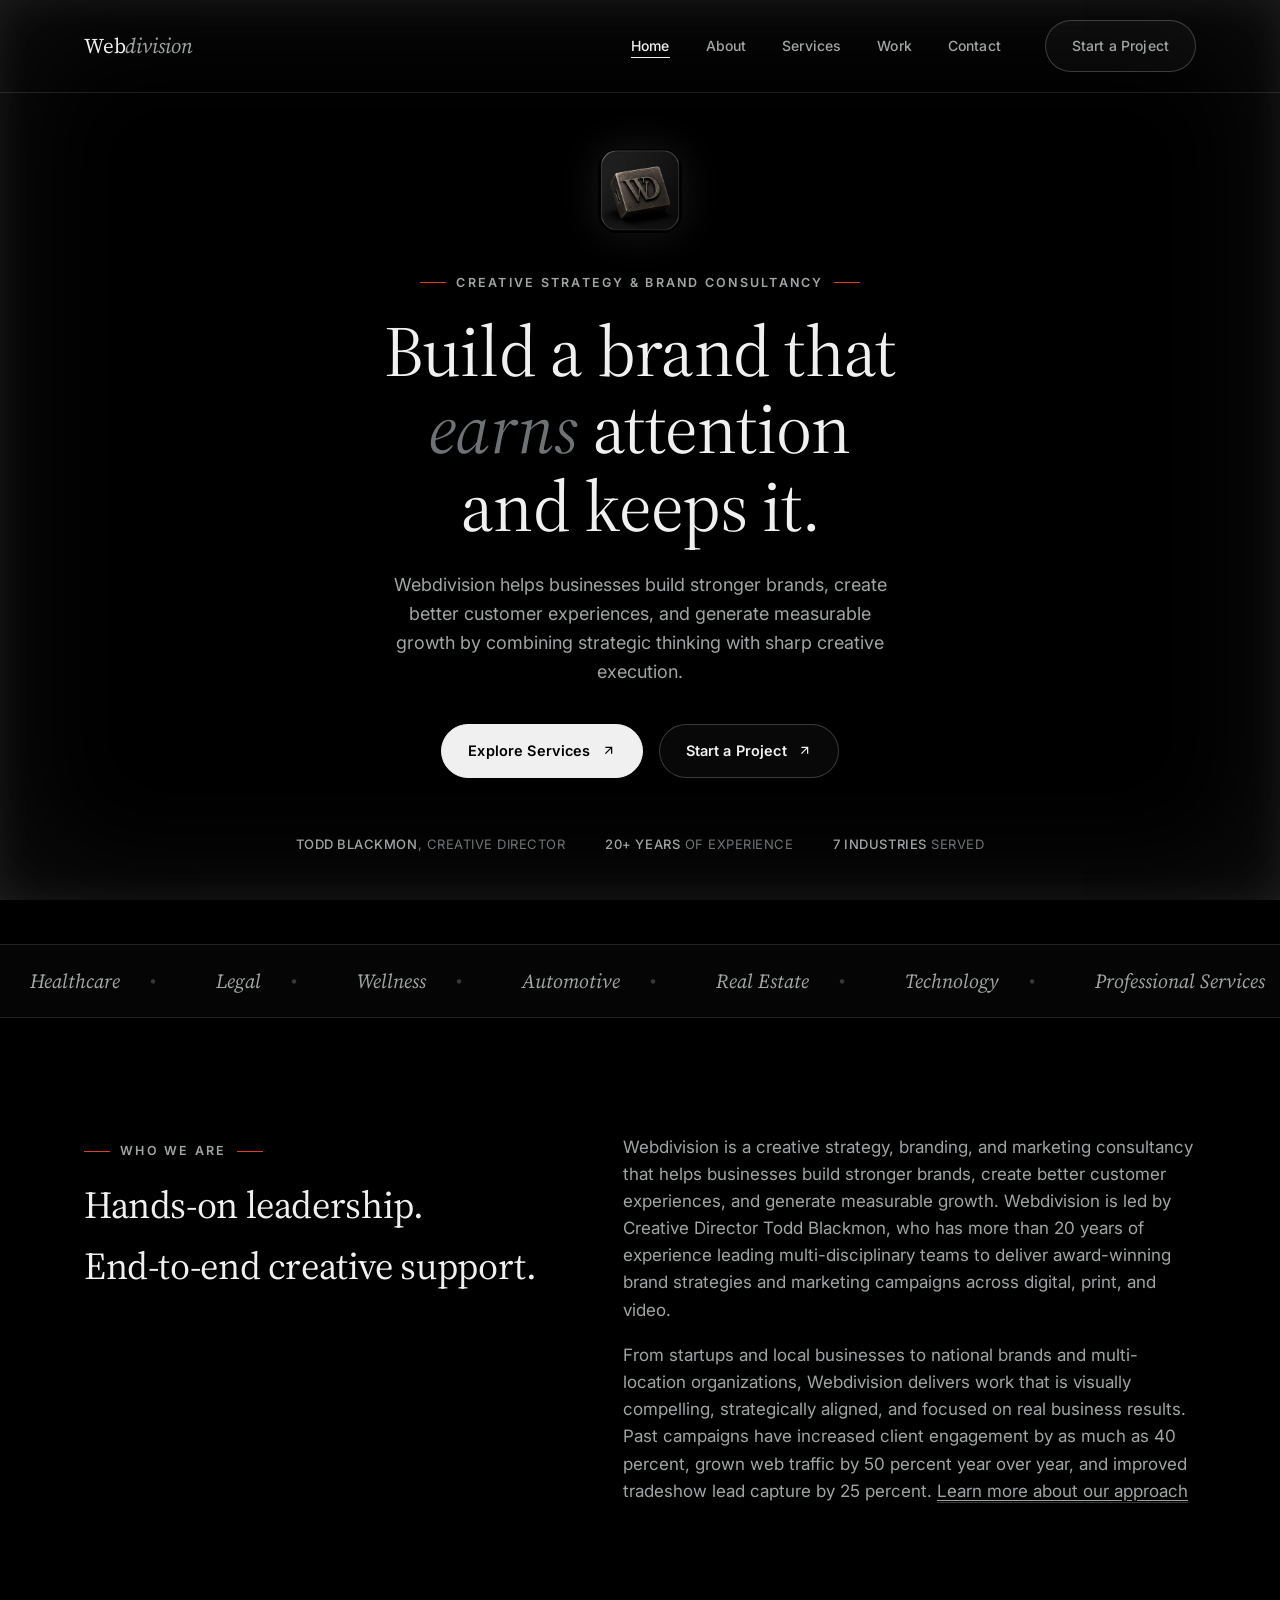
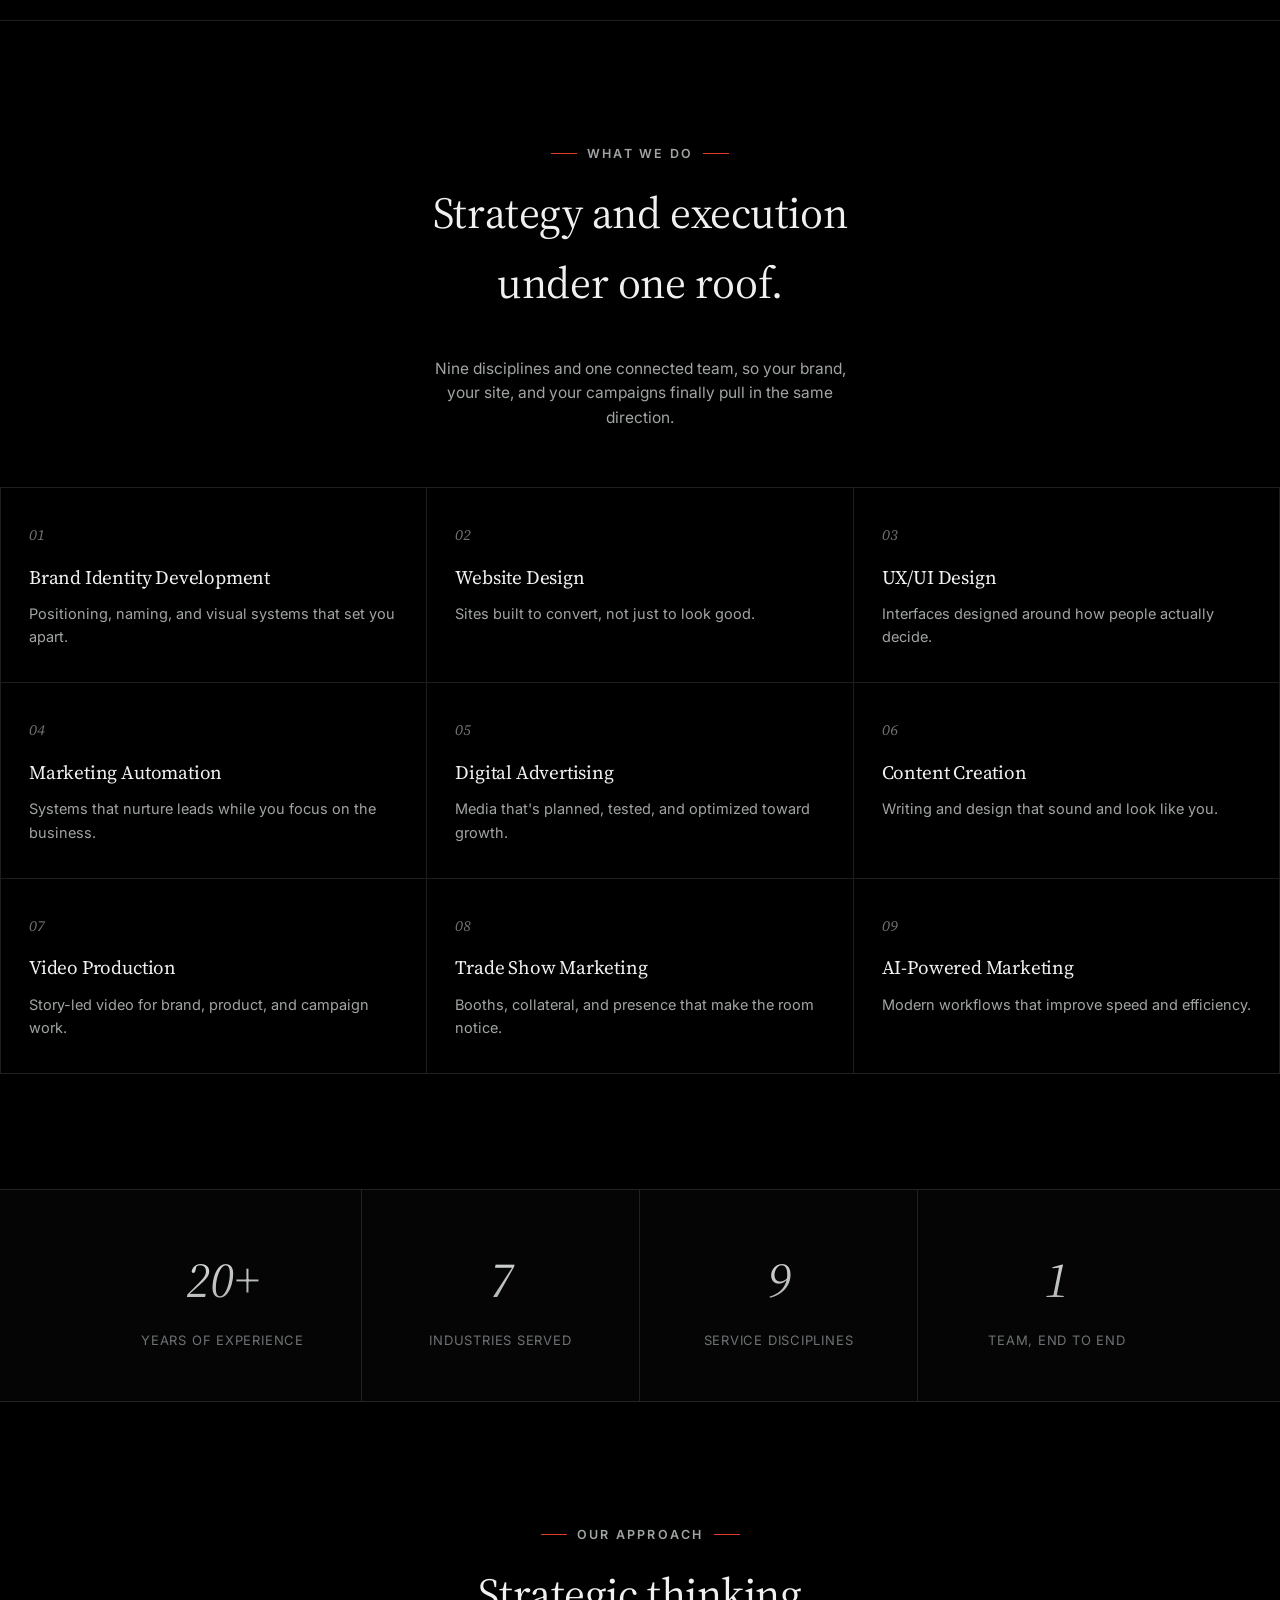
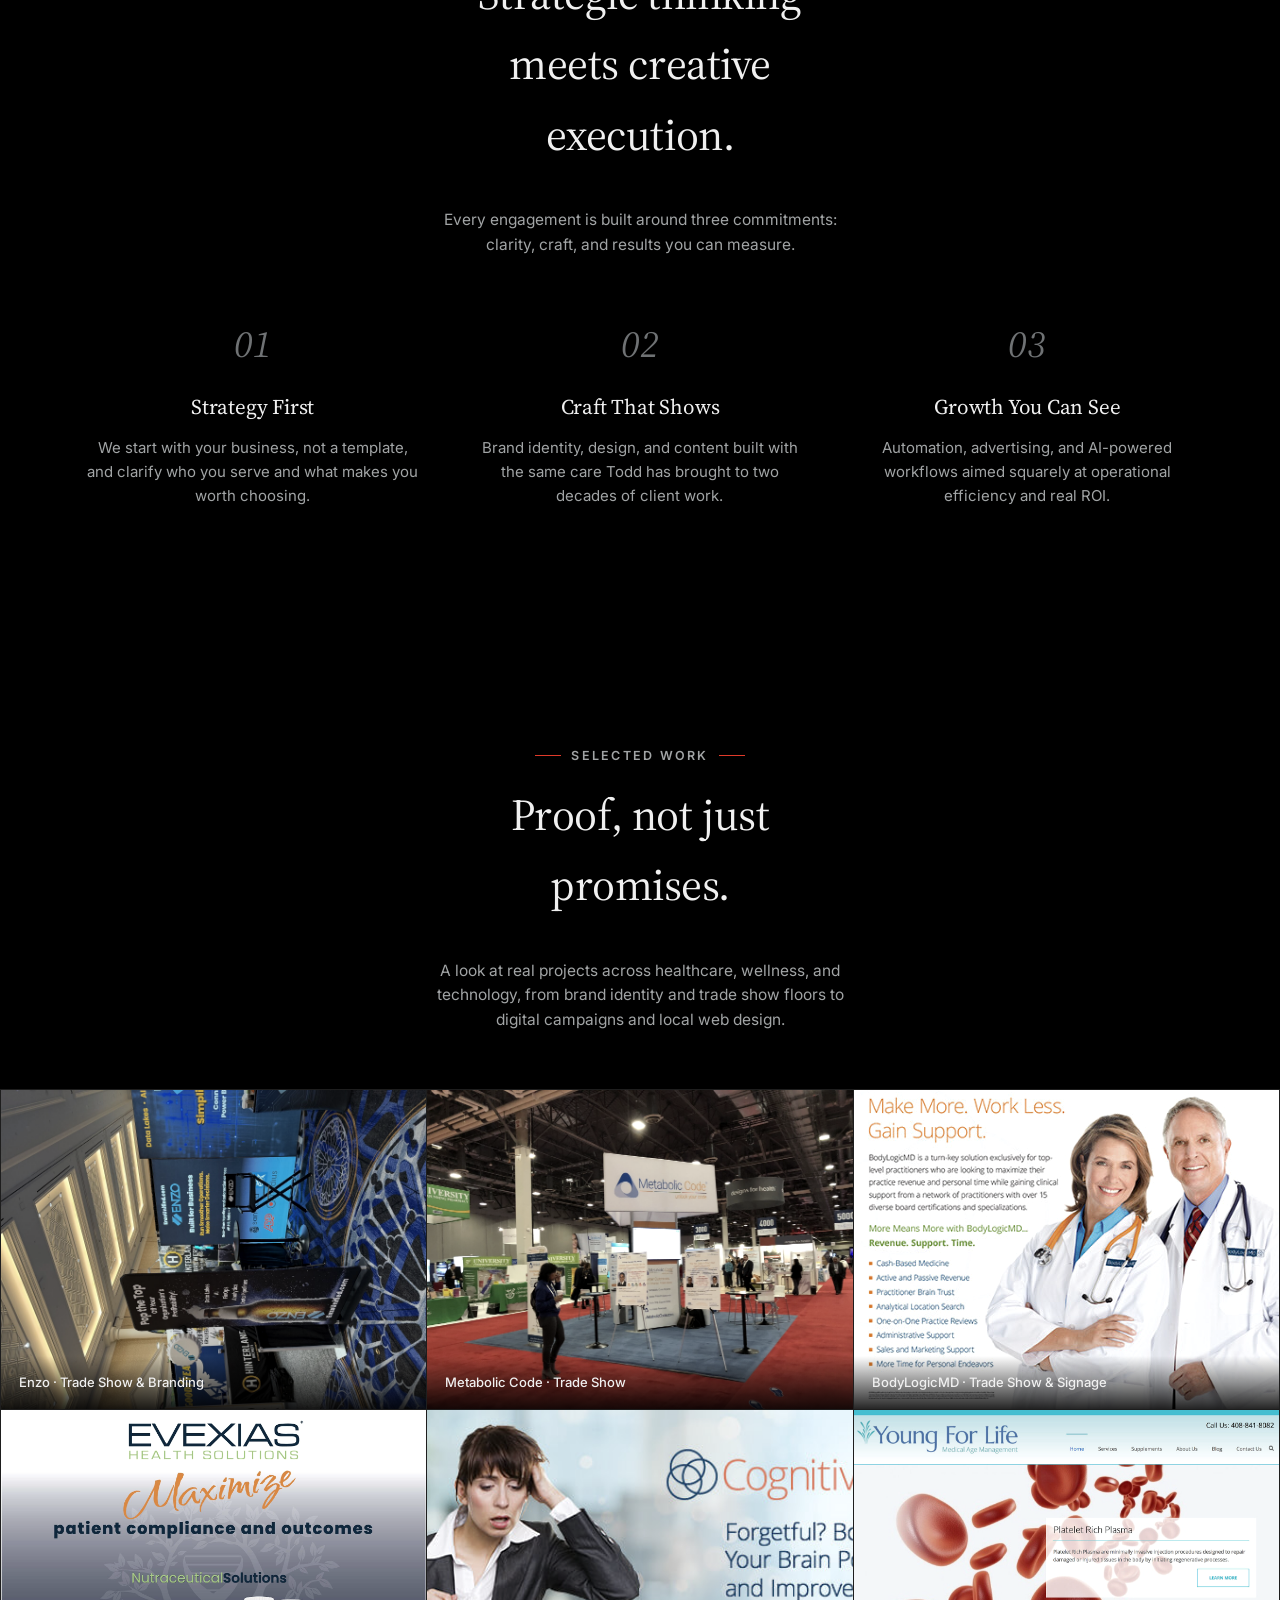
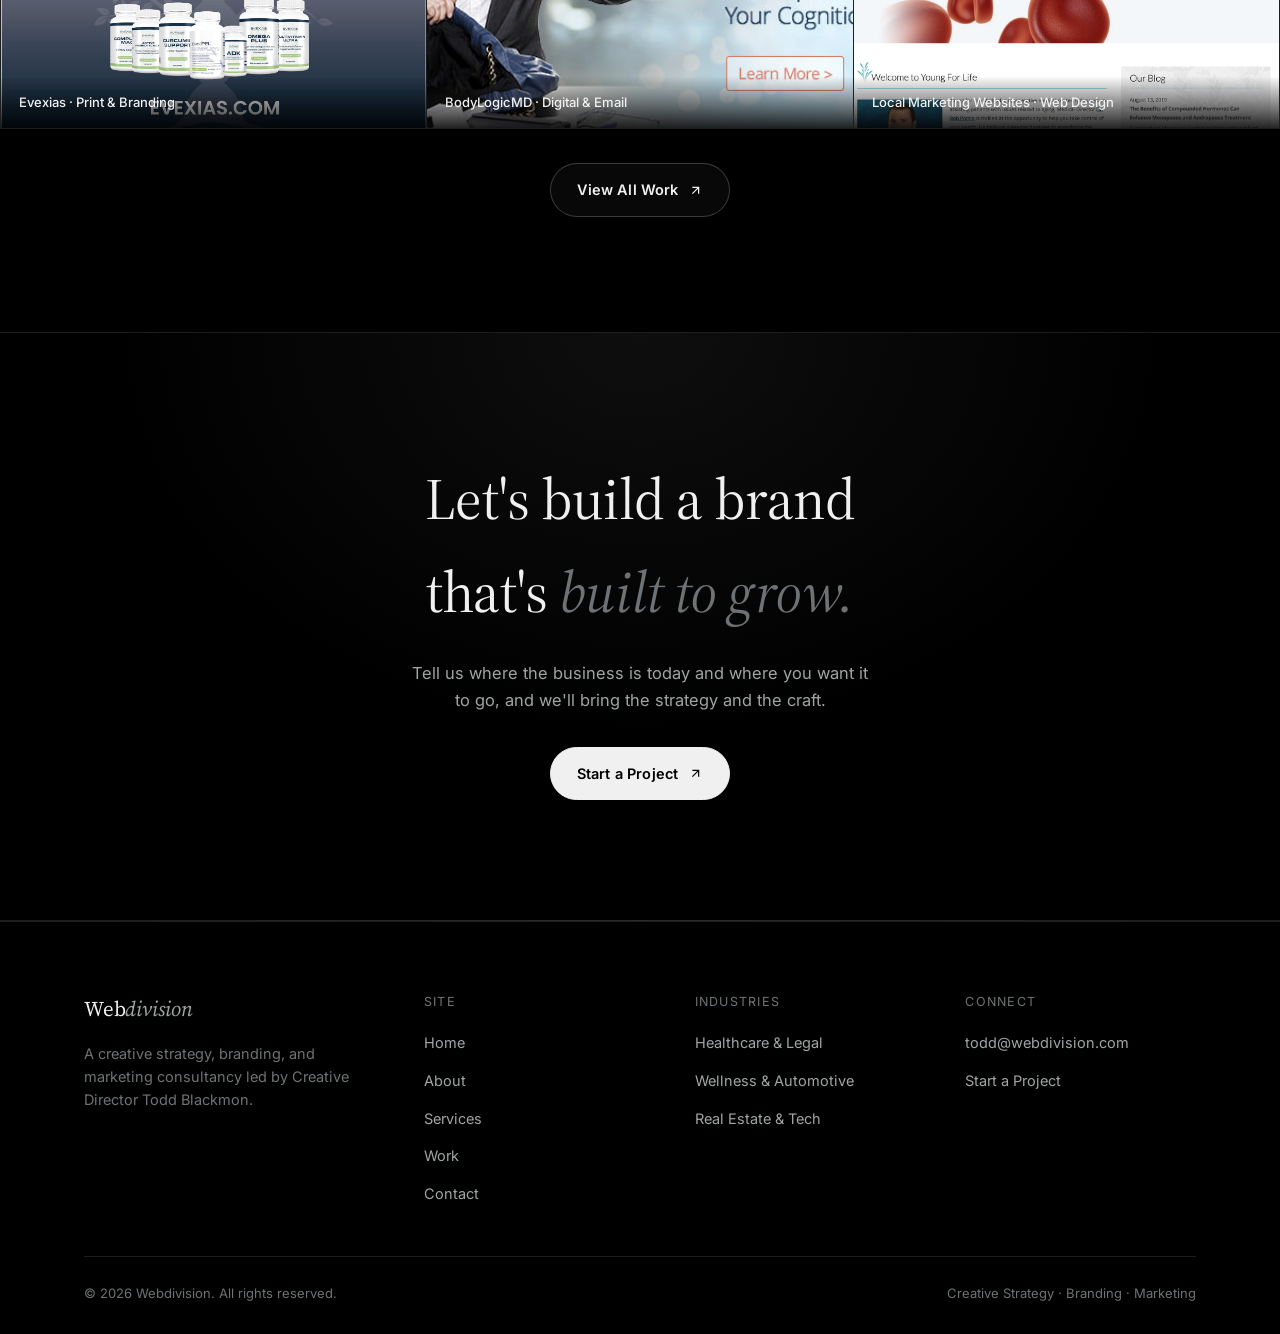
==== commit ff201277: "Refresh homepage Work teaser with expanded case studies Expand the 3-image teaser to 6, adding Metab" ====
--- a/index.html
+++ b/index.html
@@ -155,7 +155,7 @@
           <p class="eyebrow">Selected Work</p>
           <h2>Proof, not just promises.</h2>
         </div>
-        <p class="lead">A look at real projects across healthcare, wellness, and technology, from brand identity through trade show floor.</p>
+        <p class="lead">A look at real projects across healthcare, wellness, and technology, from brand identity and trade show floors to digital campaigns and local web design.</p>
       </div>
     </div>
     <div class="work-teaser-grid" data-reveal>
@@ -164,12 +164,24 @@
         <span class="teaser-label">Enzo &middot; Trade Show &amp; Branding</span>
       </a>
       <a href="work.html">
+        <img src="images/work/metaboliccode/booth-1.jpg" alt="Metabolic Code trade show booth" loading="lazy" />
+        <span class="teaser-label">Metabolic Code &middot; Trade Show</span>
+      </a>
+      <a href="work.html">
         <img src="images/work/bodylogicmd/signage-3.jpg" alt="BodyLogicMD trade show signage" loading="lazy" />
-        <span class="teaser-label">BodyLogicMD &middot; Signage &amp; Print</span>
+        <span class="teaser-label">BodyLogicMD &middot; Trade Show &amp; Signage</span>
       </a>
       <a href="work.html">
         <img src="images/work/evexias/sell-sheet-2.jpg" alt="Evexias nutraceutical sell sheet" loading="lazy" />
         <span class="teaser-label">Evexias &middot; Print &amp; Branding</span>
+      </a>
+      <a href="work.html">
+        <img src="images/work/bodylogicmd-digital/banner-cognitive.jpg" alt="BodyLogicMD digital marketing banner" loading="lazy" />
+        <span class="teaser-label">BodyLogicMD &middot; Digital &amp; Email</span>
+      </a>
+      <a href="work.html">
+        <img src="images/work/local-websites/site-1.jpg" alt="Local marketing website design" loading="lazy" />
+        <span class="teaser-label">Local Marketing Websites &middot; Web Design</span>
       </a>
     </div>
     <div class="wrap" style="text-align:center; margin-top:34px;">
--- a/styles.css
+++ b/styles.css
@@ -1102,3 +1102,47 @@
   justify-content: center;
 }
 .lightbox-close:hover { background: var(--surface-hover); }
+
+/* ---------- Wide/contain grid variant (digital banners) ---------- */
+.work-grid.contain.wide figure { aspect-ratio: 16/9; }
+
+/* ---------- Client logo strip ---------- */
+.work-logos-section {
+  padding: clamp(50px, 7vw, 84px) 0;
+  border-bottom: 1px solid var(--line);
+}
+.work-logos-section h2 {
+  font-size: clamp(22px, 2.6vw, 28px);
+  font-weight: 400;
+  margin: 10px auto 0;
+  max-width: 560px;
+}
+.work-logos {
+  display: grid;
+  grid-template-columns: repeat(6, 1fr);
+  gap: 1px;
+  background: var(--line);
+  border: 1px solid var(--line);
+  margin-top: 34px;
+}
+.work-logos figure {
+  margin: 0;
+  background: #fdfdfd;
+  aspect-ratio: 16/9;
+  display: flex;
+  align-items: center;
+  justify-content: center;
+  padding: 16px;
+}
+.work-logos img {
+  max-width: 100%;
+  max-height: 100%;
+  object-fit: contain;
+  filter: none;
+}
+@media (max-width: 860px) {
+  .work-logos { grid-template-columns: repeat(3, 1fr); }
+}
+@media (max-width: 560px) {
+  .work-logos { grid-template-columns: repeat(2, 1fr); }
+}
